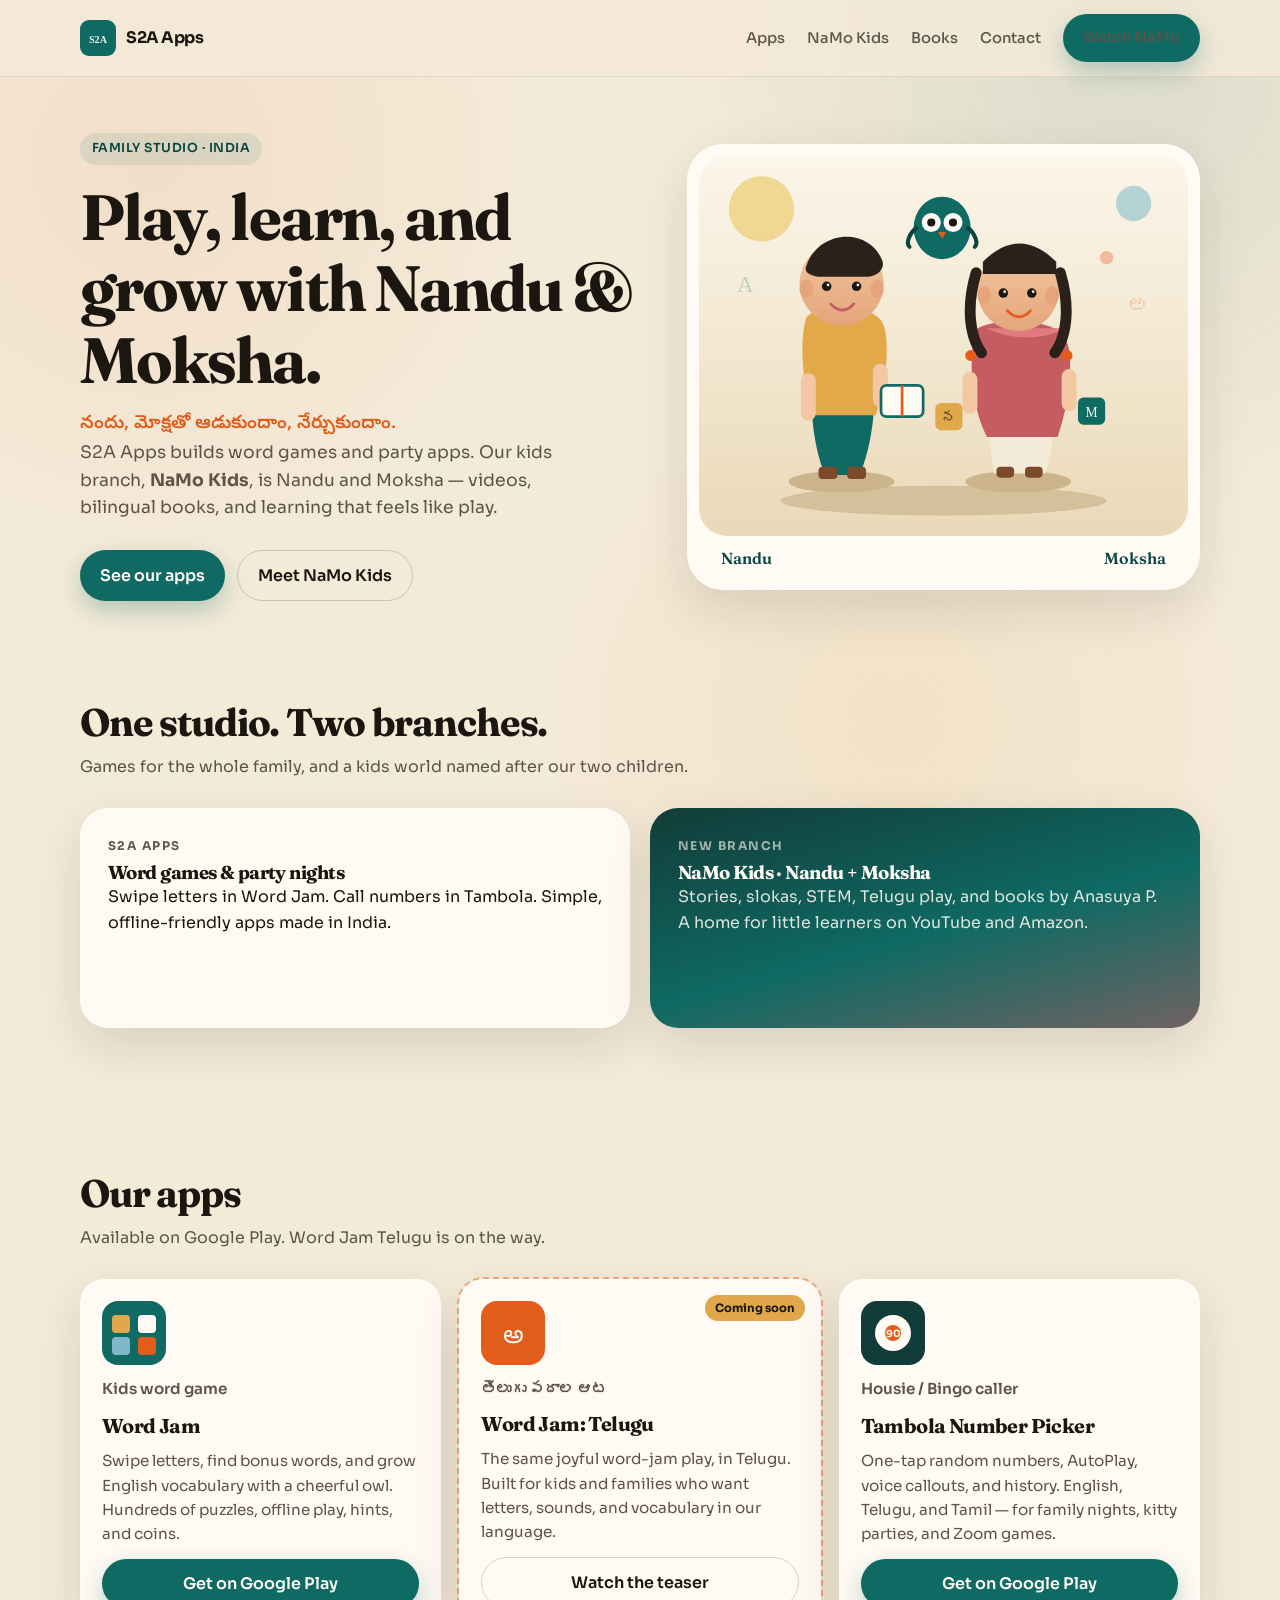
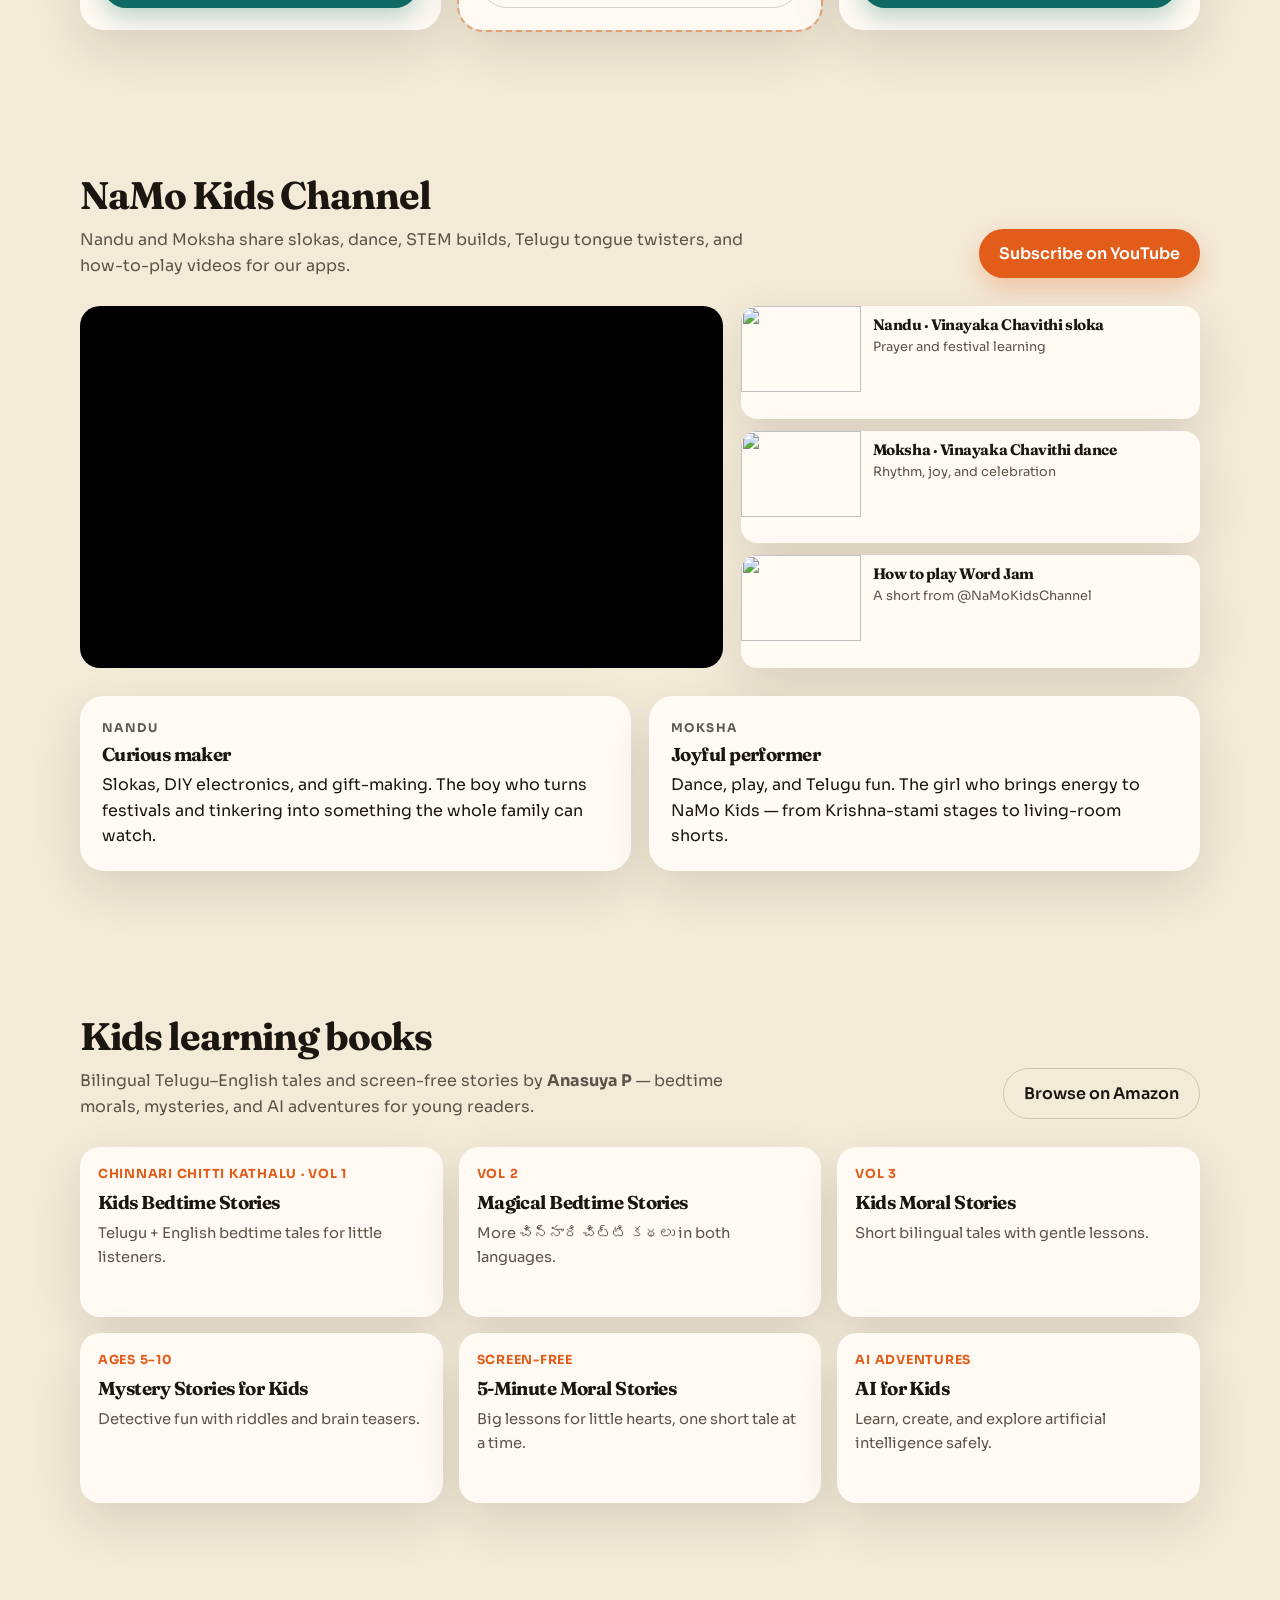
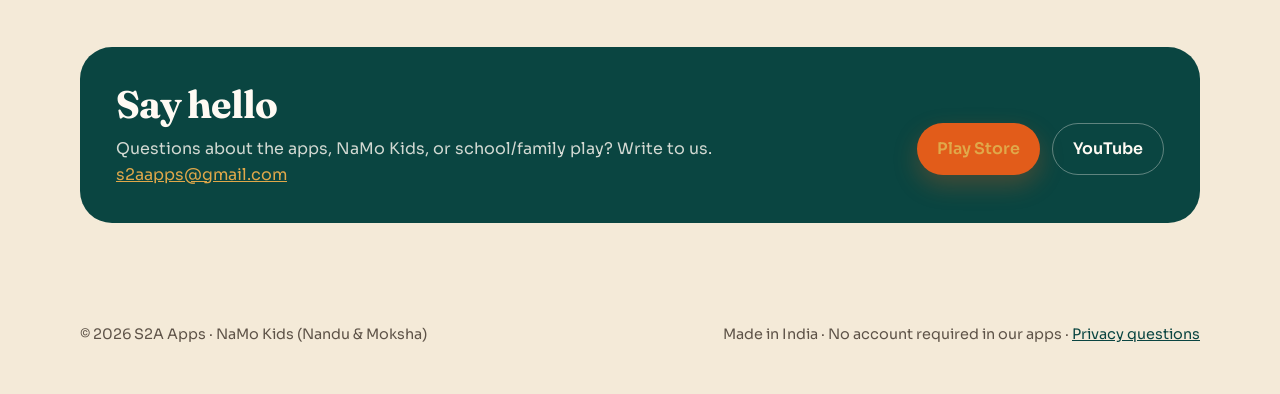
==== index.html @ ed08b388 "Add files via upload" ====
<!DOCTYPE html>
<html lang="en">
<head>
  <meta charset="utf-8">
  <meta name="viewport" content="width=device-width, initial-scale=1">
  <title>S2A Apps · Word games, NaMo Kids &amp; learning books</title>
  <meta name="description" content="S2A Apps makes Word Jam and Tambola, and is building NaMo Kids with Nandu and Moksha — YouTube, Telugu-English stories, and playful learning.">
  <link rel="canonical" href="https://s2aapps.github.io/">
  <link rel="icon" href="favicon.svg" type="image/svg+xml">
  <meta name="theme-color" content="#0F6A63">
  <link rel="preconnect" href="https://fonts.googleapis.com">
  <link rel="preconnect" href="https://fonts.gstatic.com" crossorigin>
  <link href="https://fonts.googleapis.com/css2?family=Fraunces:opsz,wght@9..144,500;9..144,700&family=Noto+Sans+Telugu:wght@600;700&family=Sora:wght@400;500;600;700&display=swap" rel="stylesheet">
  <link rel="stylesheet" href="styles.css">
</head>
<body>
  <a class="skip" href="#main">Skip to content</a>

  <header class="nav">
    <div class="wrap nav-inner">
      <a class="brand" href="#top">
        <img src="favicon.svg" alt="">
        S2A Apps
      </a>
      <button class="menu-toggle" type="button" aria-expanded="false" aria-controls="menu">Menu</button>
      <ul class="nav-links" id="menu">
        <li><a href="#apps">Apps</a></li>
        <li><a href="#namo">NaMo Kids</a></li>
        <li><a href="#books">Books</a></li>
        <li><a href="#contact">Contact</a></li>
        <li><a class="btn btn-primary" href="https://www.youtube.com/@NaMoKidsChannel" target="_blank" rel="noopener">Watch NaMo</a></li>
      </ul>
    </div>
  </header>

  <main id="main">
    <section class="wrap hero" id="top">
      <div>
        <span class="kicker">Family studio · India</span>
        <h1>Play, learn, and grow with Nandu &amp; Moksha.</h1>
        <p class="telugu">నందు, మోక్షతో ఆడుకుందాం, నేర్చుకుందాం.</p>
        <p class="lede">S2A Apps builds word games and party apps. Our kids branch, <strong>NaMo Kids</strong>, is Nandu and Moksha — videos, bilingual books, and learning that feels like play.</p>
        <div class="hero-actions">
          <a class="btn btn-primary" href="#apps">See our apps</a>
          <a class="btn btn-ghost" href="#namo">Meet NaMo Kids</a>
        </div>
      </div>

      <div class="kids-art">
        <img src="kids.svg" width="720" height="560" alt="Illustrated portraits of Nandu, a boy with a book, and Moksha, a girl with letter blocks.">
        <div class="names"><span>Nandu</span><span>Moksha</span></div>
      </div>
    </section>

    <section class="wrap section" id="branches">
      <div class="section-head">
        <div>
          <h2>One studio. Two branches.</h2>
          <p class="intro">Games for the whole family, and a kids world named after our two children.</p>
        </div>
      </div>
      <div class="branches">
        <article class="branch">
          <p class="eyebrow">S2A Apps</p>
          <h3>Word games &amp; party nights</h3>
          <p>Swipe letters in Word Jam. Call numbers in Tambola. Simple, offline-friendly apps made in India.</p>
        </article>
        <article class="branch namo">
          <p class="eyebrow">New branch</p>
          <h3>NaMo Kids · Nandu + Moksha</h3>
          <p>Stories, slokas, STEM, Telugu play, and books by Anasuya P. A home for little learners on YouTube and Amazon.</p>
        </article>
      </div>
    </section>

    <section class="wrap section" id="apps">
      <div class="section-head">
        <div>
          <h2>Our apps</h2>
          <p class="intro">Available on Google Play. Word Jam Telugu is on the way.</p>
        </div>
      </div>
      <div class="apps">
        <article class="card">
          <svg class="app-icon" viewBox="0 0 64 64" aria-hidden="true">
            <rect width="64" height="64" rx="16" fill="#0f6a63"/>
            <rect x="10" y="14" width="18" height="18" rx="4" fill="#e0a84a"/>
            <rect x="36" y="14" width="18" height="18" rx="4" fill="#fffaf3"/>
            <rect x="10" y="36" width="18" height="18" rx="4" fill="#7eb8c9"/>
            <rect x="36" y="36" width="18" height="18" rx="4" fill="#e25c1a"/>
          </svg>
          <p class="meta">Kids word game</p>
          <h3>Word Jam</h3>
          <p>Swipe letters, find bonus words, and grow English vocabulary with a cheerful owl. Hundreds of puzzles, offline play, hints, and coins.</p>
          <a class="btn btn-primary" href="https://play.google.com/store/apps/details?id=com.s2aapps.wordjourney&amp;hl=en_IN" target="_blank" rel="noopener">Get on Google Play</a>
        </article>

        <article class="card soon">
          <span class="badge">Coming soon</span>
          <svg class="app-icon" viewBox="0 0 64 64" aria-hidden="true">
            <rect width="64" height="64" rx="16" fill="#e25c1a"/>
            <text x="32" y="42" text-anchor="middle" fill="#fffaf3" font-size="26" font-family="Noto Sans Telugu, Georgia">అ</text>
          </svg>
          <p class="meta">తెలుగు పదాల ఆట</p>
          <h3>Word Jam: Telugu</h3>
          <p>The same joyful word-jam play, in Telugu. Built for kids and families who want letters, sounds, and vocabulary in our language.</p>
          <a class="btn btn-ghost" href="https://www.youtube.com/shorts/_Wqj9kNjC00" target="_blank" rel="noopener">Watch the teaser</a>
        </article>

        <article class="card">
          <svg class="app-icon" viewBox="0 0 64 64" aria-hidden="true">
            <rect width="64" height="64" rx="16" fill="#123c39"/>
            <circle cx="32" cy="32" r="18" fill="#fffaf3"/>
            <circle cx="32" cy="32" r="8" fill="#e25c1a"/>
            <text x="32" y="36" text-anchor="middle" fill="#fffaf3" font-size="10" font-weight="700" font-family="Sora, sans-serif">90</text>
          </svg>
          <p class="meta">Housie / Bingo caller</p>
          <h3>Tambola Number Picker</h3>
          <p>One-tap random numbers, AutoPlay, voice callouts, and history. English, Telugu, and Tamil — for family nights, kitty parties, and Zoom games.</p>
          <a class="btn btn-primary" href="https://play.google.com/store/apps/details?id=com.s2aapps.tambola&amp;hl=en_IN" target="_blank" rel="noopener">Get on Google Play</a>
        </article>
      </div>
    </section>

    <section class="wrap section" id="namo">
      <div class="section-head">
        <div>
          <h2>NaMo Kids Channel</h2>
          <p class="intro">Nandu and Moksha share slokas, dance, STEM builds, Telugu tongue twisters, and how-to-play videos for our apps.</p>
        </div>
        <a class="btn btn-saffron" href="https://www.youtube.com/@NaMoKidsChannel" target="_blank" rel="noopener">Subscribe on YouTube</a>
      </div>

      <div class="video-grid">
        <iframe class="embed" title="STEM project for kids on NaMo Kids Channel" src="https://www.youtube-nocookie.com/embed/tahxu2moloY" allow="accelerometer; autoplay; clipboard-write; encrypted-media; gyroscope; picture-in-picture" allowfullscreen loading="lazy"></iframe>
        <div class="video-side">
          <a class="thumb" href="https://www.youtube.com/watch?v=kUGDdwtbvbg" target="_blank" rel="noopener">
            <img src="https://i.ytimg.com/vi/kUGDdwtbvbg/mqdefault.jpg" alt="">
            <div>
              <h3>Nandu · Vinayaka Chavithi sloka</h3>
              <span>Prayer and festival learning</span>
            </div>
          </a>
          <a class="thumb" href="https://www.youtube.com/watch?v=Mh_2qyAMqZ0" target="_blank" rel="noopener">
            <img src="https://i.ytimg.com/vi/Mh_2qyAMqZ0/mqdefault.jpg" alt="">
            <div>
              <h3>Moksha · Vinayaka Chavithi dance</h3>
              <span>Rhythm, joy, and celebration</span>
            </div>
          </a>
          <a class="thumb" href="https://www.youtube.com/shorts/no6nU078kIk" target="_blank" rel="noopener">
            <img src="https://i.ytimg.com/vi/no6nU078kIk/mqdefault.jpg" alt="">
            <div>
              <h3>How to play Word Jam</h3>
              <span>A short from @NaMoKidsChannel</span>
            </div>
          </a>
        </div>
      </div>

      <div class="kids-duo">
        <article class="kid">
          <p class="eyebrow">Nandu</p>
          <h3>Curious maker</h3>
          <p>Slokas, DIY electronics, and gift-making. The boy who turns festivals and tinkering into something the whole family can watch.</p>
        </article>
        <article class="kid">
          <p class="eyebrow">Moksha</p>
          <h3>Joyful performer</h3>
          <p>Dance, play, and Telugu fun. The girl who brings energy to NaMo Kids — from Krishna-stami stages to living-room shorts.</p>
        </article>
      </div>
    </section>

    <section class="wrap section" id="books">
      <div class="section-head">
        <div>
          <h2>Kids learning books</h2>
          <p class="intro">Bilingual Telugu–English tales and screen-free stories by <strong>Anasuya P</strong> — bedtime morals, mysteries, and AI adventures for young readers.</p>
        </div>
        <a class="btn btn-ghost" href="https://www.amazon.com/s?k=anasuya+p&amp;crid=13HVP8WTQOIUD&amp;sprefix=anasuya+p%2Caps%2C284&amp;ref=nb_sb_noss_1" target="_blank" rel="noopener">Browse on Amazon</a>
      </div>
      <div class="books">
        <a class="book" href="https://www.amazon.com/Kids-Bedtime-Stories-Bilingual-Telugu-English/dp/B0HCVP2TV7" target="_blank" rel="noopener">
          <span class="vol">Chinnari Chitti Kathalu · Vol 1</span>
          <h3>Kids Bedtime Stories</h3>
          <p>Telugu + English bedtime tales for little listeners.</p>
        </a>
        <a class="book" href="https://www.amazon.com/s?k=anasuya+p+chinnari+chitti+kathalu+volume+2" target="_blank" rel="noopener">
          <span class="vol">Vol 2</span>
          <h3>Magical Bedtime Stories</h3>
          <p>More చిన్నారి చిట్టి కథలు in both languages.</p>
        </a>
        <a class="book" href="https://www.amazon.com/Kids-Moral-Stories-Bilingual-Telugu-English-ebook/dp/B0HCRKTPMB" target="_blank" rel="noopener">
          <span class="vol">Vol 3</span>
          <h3>Kids Moral Stories</h3>
          <p>Short bilingual tales with gentle lessons.</p>
        </a>
        <a class="book" href="https://www.amazon.com/Mystery-Stories-Kids-Ages-5-10/dp/B0H1HMLKRX" target="_blank" rel="noopener">
          <span class="vol">Ages 5–10</span>
          <h3>Mystery Stories for Kids</h3>
          <p>Detective fun with riddles and brain teasers.</p>
        </a>
        <a class="book" href="https://www.amazon.com/5-Minute-Moral-Stories-Kids-Screen-Free-ebook/dp/B0GZNYYWV5" target="_blank" rel="noopener">
          <span class="vol">Screen-free</span>
          <h3>5-Minute Moral Stories</h3>
          <p>Big lessons for little hearts, one short tale at a time.</p>
        </a>
        <a class="book" href="https://www.amazon.com/AI-Kids-Artificial-Intelligence-Adventures-ebook/dp/B0H7WR5FL1" target="_blank" rel="noopener">
          <span class="vol">AI Adventures</span>
          <h3>AI for Kids</h3>
          <p>Learn, create, and explore artificial intelligence safely.</p>
        </a>
      </div>
    </section>

    <section class="wrap section" id="contact">
      <div class="contact">
        <div>
          <h2>Say hello</h2>
          <p>Questions about the apps, NaMo Kids, or school/family play? Write to us.</p>
          <p><a href="mailto:s2aapps@gmail.com">s2aapps@gmail.com</a></p>
        </div>
        <div class="hero-actions">
          <a class="btn btn-saffron" href="https://play.google.com/store/apps/details?id=com.s2aapps.wordjourney&amp;hl=en_IN" target="_blank" rel="noopener">Play Store</a>
          <a class="btn btn-ghost" style="color:#fffaf3;border-color:rgba(255,250,243,0.35)" href="https://www.youtube.com/@NaMoKidsChannel" target="_blank" rel="noopener">YouTube</a>
        </div>
      </div>
    </section>
  </main>

  <footer class="wrap">
    <p>© 2026 S2A Apps · NaMo Kids (Nandu &amp; Moksha)</p>
    <p>Made in India · No account required in our apps · <a href="mailto:s2aapps@gmail.com">Privacy questions</a></p>
  </footer>

  <script>
    const toggle = document.querySelector(".menu-toggle");
    const menu = document.querySelector("#menu");
    toggle.addEventListener("click", () => {
      const open = menu.classList.toggle("open");
      toggle.setAttribute("aria-expanded", open);
    });
    menu.querySelectorAll("a").forEach((link) => {
      link.addEventListener("click", () => {
        menu.classList.remove("open");
        toggle.setAttribute("aria-expanded", "false");
      });
    });
  </script>
</body>
</html>
---- styles.css ----
:root {
  --paper: #f4ead8;
  --paper-2: #efe3cd;
  --ink: #1c1610;
  --muted: #5e5348;
  --teal: #0f6a63;
  --teal-deep: #0a4541;
  --saffron: #e25c1a;
  --gold: #e0a84a;
  --rose: #c45c62;
  --sky: #7eb8c9;
  --white: #fffaf3;
  --shadow: 0 18px 50px rgba(28, 22, 16, 0.12);
  --radius: 28px;
}

* { box-sizing: border-box; margin: 0; padding: 0; }

html { scroll-behavior: smooth; }

body {
  font-family: "Sora", system-ui, sans-serif;
  color: var(--ink);
  background: var(--paper);
  line-height: 1.6;
  overflow-x: hidden;
}

body::before {
  content: "";
  position: fixed;
  inset: 0;
  pointer-events: none;
  z-index: 0;
  background-image:
    radial-gradient(circle at 12% 18%, rgba(226, 92, 26, 0.08), transparent 28%),
    radial-gradient(circle at 88% 8%, rgba(15, 106, 99, 0.1), transparent 32%),
    radial-gradient(circle at 70% 80%, rgba(224, 168, 74, 0.12), transparent 30%);
}

.skip {
  position: absolute;
  left: -999px;
  top: 8px;
  background: var(--ink);
  color: var(--white);
  padding: 8px 12px;
  z-index: 20;
}
.skip:focus { left: 8px; }

.wrap {
  width: min(1120px, calc(100% - 32px));
  margin: 0 auto;
  position: relative;
  z-index: 1;
}

.nav {
  position: sticky;
  top: 0;
  z-index: 10;
  backdrop-filter: blur(16px);
  background: color-mix(in srgb, var(--paper) 82%, transparent);
  border-bottom: 1px solid rgba(28, 22, 16, 0.08);
}

.nav-inner {
  display: flex;
  align-items: center;
  justify-content: space-between;
  padding: 14px 0;
  gap: 16px;
  position: relative;
}

.brand {
  display: flex;
  align-items: center;
  gap: 10px;
  text-decoration: none;
  color: var(--ink);
  font-weight: 700;
  letter-spacing: -0.03em;
}

.brand img { width: 36px; height: 36px; }

.nav-links {
  display: flex;
  gap: 22px;
  list-style: none;
  align-items: center;
}

.nav-links a {
  color: var(--muted);
  text-decoration: none;
  font-size: 0.92rem;
  font-weight: 500;
}

.nav-links a:hover { color: var(--teal-deep); }

.btn {
  display: inline-flex;
  align-items: center;
  justify-content: center;
  gap: 8px;
  border: 0;
  border-radius: 999px;
  padding: 12px 20px;
  font: inherit;
  font-weight: 600;
  text-decoration: none;
  cursor: pointer;
  transition: transform 0.15s ease, box-shadow 0.15s ease;
}

.btn:hover { transform: translateY(-1px); }

.btn-primary {
  background: var(--teal);
  color: var(--white);
  box-shadow: 0 10px 24px rgba(15, 106, 99, 0.28);
}

.btn-ghost {
  background: transparent;
  color: var(--ink);
  border: 1.5px solid rgba(28, 22, 16, 0.18);
}

.btn-saffron {
  background: var(--saffron);
  color: white;
  box-shadow: 0 10px 24px rgba(226, 92, 26, 0.28);
}

.menu-toggle {
  display: none;
  background: none;
  border: 0;
  font: inherit;
  color: var(--ink);
}

.hero {
  display: grid;
  grid-template-columns: 1.05fr 0.95fr;
  gap: 40px;
  align-items: center;
  padding: 56px 0 28px;
}

.kicker {
  display: inline-flex;
  align-items: center;
  gap: 8px;
  background: rgba(15, 106, 99, 0.1);
  color: var(--teal-deep);
  border-radius: 999px;
  padding: 6px 12px;
  font-size: 0.78rem;
  font-weight: 600;
  letter-spacing: 0.04em;
  text-transform: uppercase;
}

h1, h2, h3, .display {
  font-family: "Fraunces", Georgia, serif;
  letter-spacing: -0.03em;
  line-height: 1.12;
}

h1 {
  font-size: clamp(2.4rem, 5vw, 4.4rem);
  margin: 16px 0 14px;
}

.telugu {
  font-family: "Noto Sans Telugu", sans-serif;
  color: var(--saffron);
  font-size: 1.15rem;
  font-weight: 600;
}

.lede {
  color: var(--muted);
  font-size: 1.08rem;
  max-width: 38ch;
}

.hero-actions {
  display: flex;
  flex-wrap: wrap;
  gap: 12px;
  margin-top: 28px;
}

.kids-art {
  position: relative;
  background: var(--white);
  border-radius: 36px;
  padding: 12px 12px 18px;
  box-shadow: var(--shadow);
}

.kids-art img,
.kids-art svg {
  width: 100%;
  height: auto;
  display: block;
  border-radius: 28px;
}

.names {
  display: flex;
  justify-content: space-between;
  margin-top: 10px;
  padding: 0 22px;
  font-family: "Fraunces", serif;
  font-weight: 600;
  color: var(--teal-deep);
}

.section { padding: 72px 0; scroll-margin-top: 84px; }

#top, #apps, #namo, #books, #contact, #branches { scroll-margin-top: 84px; }

.section h2 { font-size: clamp(1.8rem, 3vw, 2.6rem); margin-bottom: 10px; }

.section-head {
  display: flex;
  justify-content: space-between;
  gap: 20px;
  align-items: end;
  margin-bottom: 28px;
}

.section p.intro { color: var(--muted); max-width: 58ch; }

.branches {
  display: grid;
  grid-template-columns: 1fr 1fr;
  gap: 20px;
}

.branch {
  background: var(--white);
  border-radius: var(--radius);
  padding: 28px;
  box-shadow: var(--shadow);
  min-height: 220px;
}

.branch.namo {
  background: linear-gradient(165deg, #123c39 0%, #0f6a63 55%, #c45c62 140%);
  color: var(--white);
}

.branch.namo p { color: rgba(255, 250, 243, 0.86); }

.eyebrow {
  font-size: 0.75rem;
  letter-spacing: 0.12em;
  text-transform: uppercase;
  font-weight: 700;
  margin-bottom: 8px;
  opacity: 0.7;
}

.apps {
  display: grid;
  grid-template-columns: repeat(3, 1fr);
  gap: 18px;
}

.card {
  background: var(--white);
  border-radius: 24px;
  padding: 22px;
  box-shadow: var(--shadow);
  display: flex;
  flex-direction: column;
  gap: 12px;
  position: relative;
  overflow: hidden;
}

.card.soon { outline: 2px dashed rgba(226, 92, 26, 0.45); }

.badge {
  position: absolute;
  top: 16px;
  right: 16px;
  background: var(--gold);
  color: var(--ink);
  font-size: 0.72rem;
  font-weight: 700;
  padding: 4px 10px;
  border-radius: 999px;
}

.app-icon { width: 64px; height: 64px; }

.card h3 { font-size: 1.25rem; }

.card p { color: var(--muted); font-size: 0.95rem; flex: 1; }

.meta { font-size: 0.8rem; color: var(--teal-deep); font-weight: 600; }

.video-grid {
  display: grid;
  grid-template-columns: 1.4fr 1fr;
  gap: 18px;
}

.embed {
  border: 0;
  width: 100%;
  aspect-ratio: 16 / 9;
  border-radius: 20px;
  background: #000;
}

.video-side {
  display: grid;
  gap: 12px;
}

.thumb {
  display: grid;
  grid-template-columns: 120px 1fr;
  gap: 12px;
  background: var(--white);
  border-radius: 16px;
  overflow: hidden;
  text-decoration: none;
  color: inherit;
  box-shadow: var(--shadow);
}

.thumb img { width: 120px; height: 86px; object-fit: cover; }

.thumb div { padding: 10px 10px 10px 0; }

.thumb h3 { font-size: 0.95rem; }

.thumb span { color: var(--muted); font-size: 0.8rem; }

.kids-duo {
  display: grid;
  grid-template-columns: 1fr 1fr;
  gap: 18px;
  margin-top: 28px;
}

.kid {
  background: var(--white);
  border-radius: 24px;
  padding: 22px;
  box-shadow: var(--shadow);
}

.kid h3 { margin-bottom: 6px; }

.books {
  display: grid;
  grid-template-columns: repeat(3, 1fr);
  gap: 16px;
}

.book {
  background: var(--white);
  border-radius: 20px;
  padding: 18px;
  text-decoration: none;
  color: inherit;
  box-shadow: var(--shadow);
  min-height: 170px;
  display: flex;
  flex-direction: column;
  gap: 8px;
}

.book p { color: var(--muted); font-size: 0.92rem; }

.book .vol {
  color: var(--saffron);
  font-size: 0.78rem;
  font-weight: 700;
  letter-spacing: 0.06em;
  text-transform: uppercase;
}

.contact {
  background: var(--teal-deep);
  color: var(--white);
  border-radius: 32px;
  padding: 36px;
  display: flex;
  justify-content: space-between;
  gap: 20px;
  align-items: center;
}

.contact p { color: rgba(255,250,243,0.82); }

.contact a { color: var(--gold); }

footer {
  padding: 28px 0 48px;
  color: var(--muted);
  font-size: 0.9rem;
  display: flex;
  justify-content: space-between;
  gap: 12px;
  flex-wrap: wrap;
}

footer a { color: var(--teal-deep); }

@media (max-width: 880px) {
  .hero, .branches, .apps, .video-grid, .kids-duo, .books, .contact {
    grid-template-columns: 1fr;
  }
  .nav-links { display: none; }
  .nav-links.open {
    display: flex;
    flex-direction: column;
    position: absolute;
    right: 0;
    top: 54px;
    z-index: 20;
    background: var(--white);
    padding: 16px 20px;
    border-radius: 16px;
    box-shadow: var(--shadow);
  }
  .menu-toggle { display: block; }
  .section-head, .contact { flex-direction: column; align-items: start; }
}
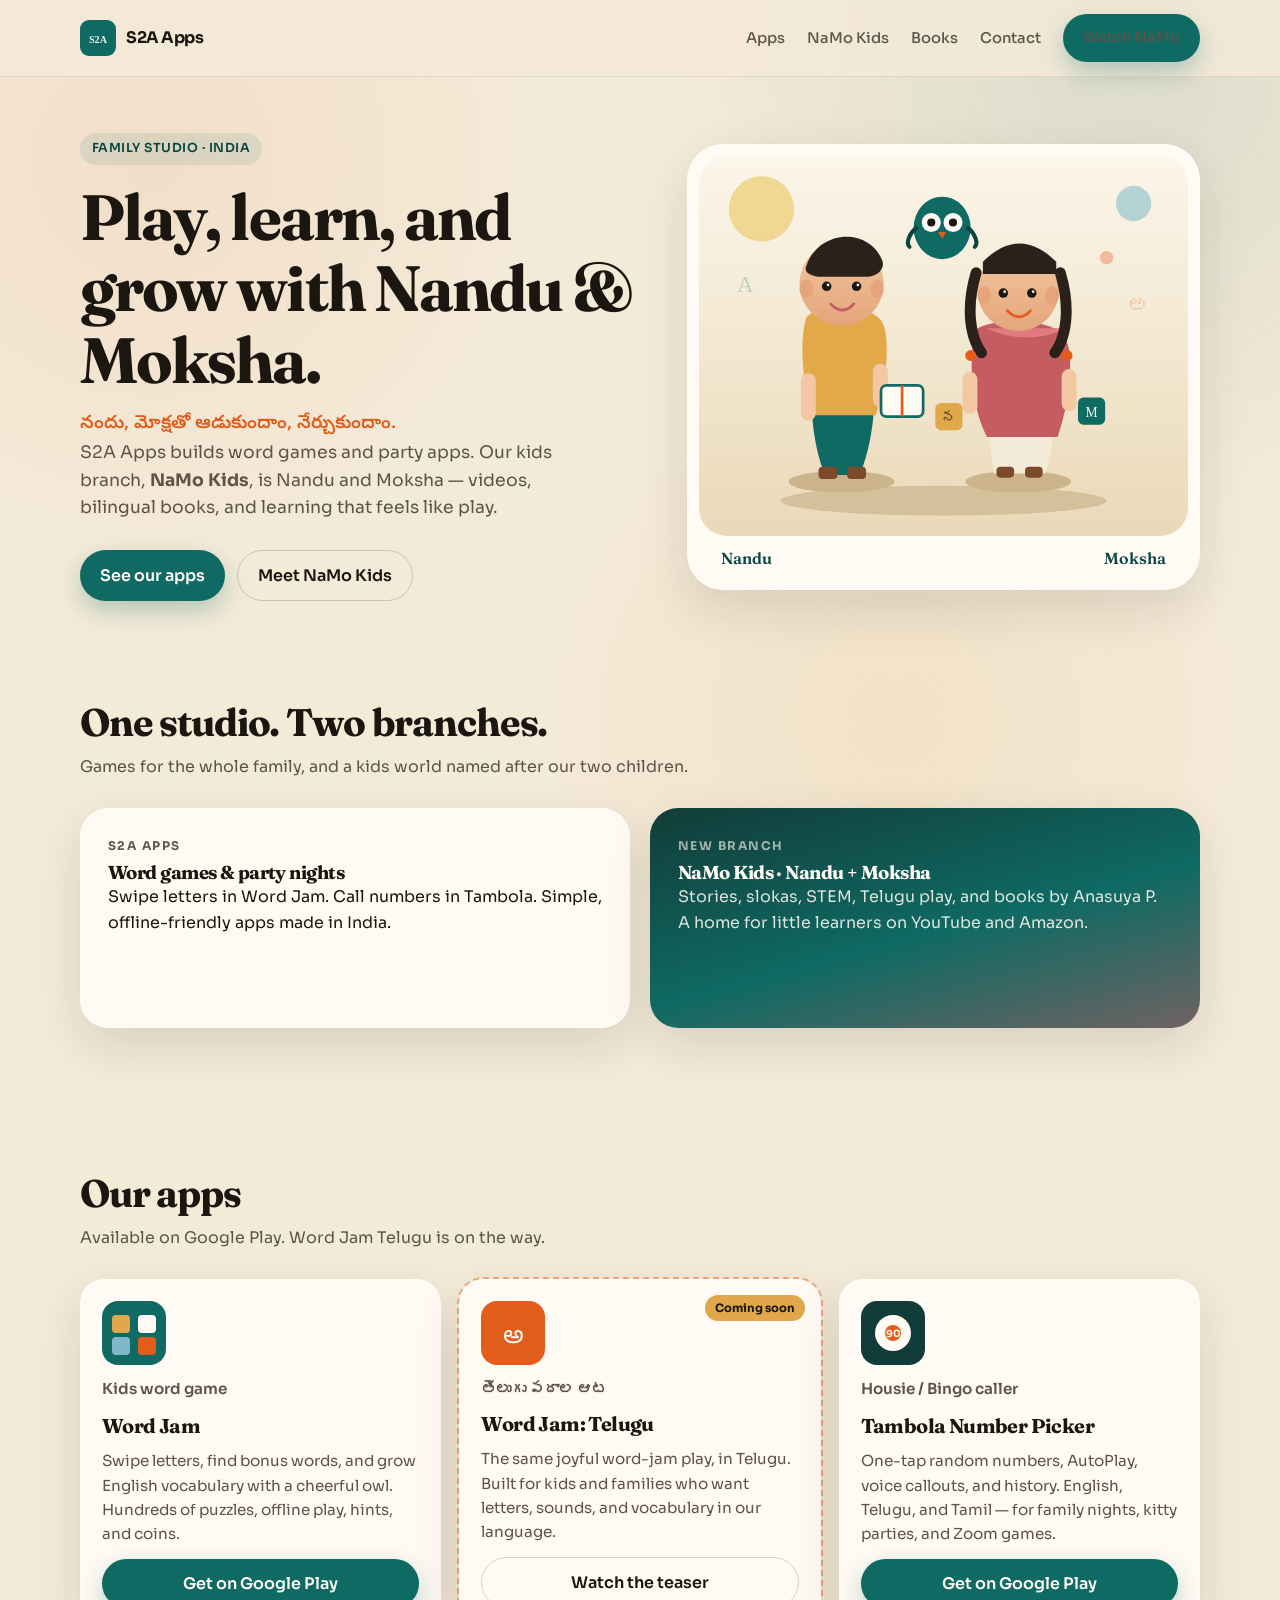
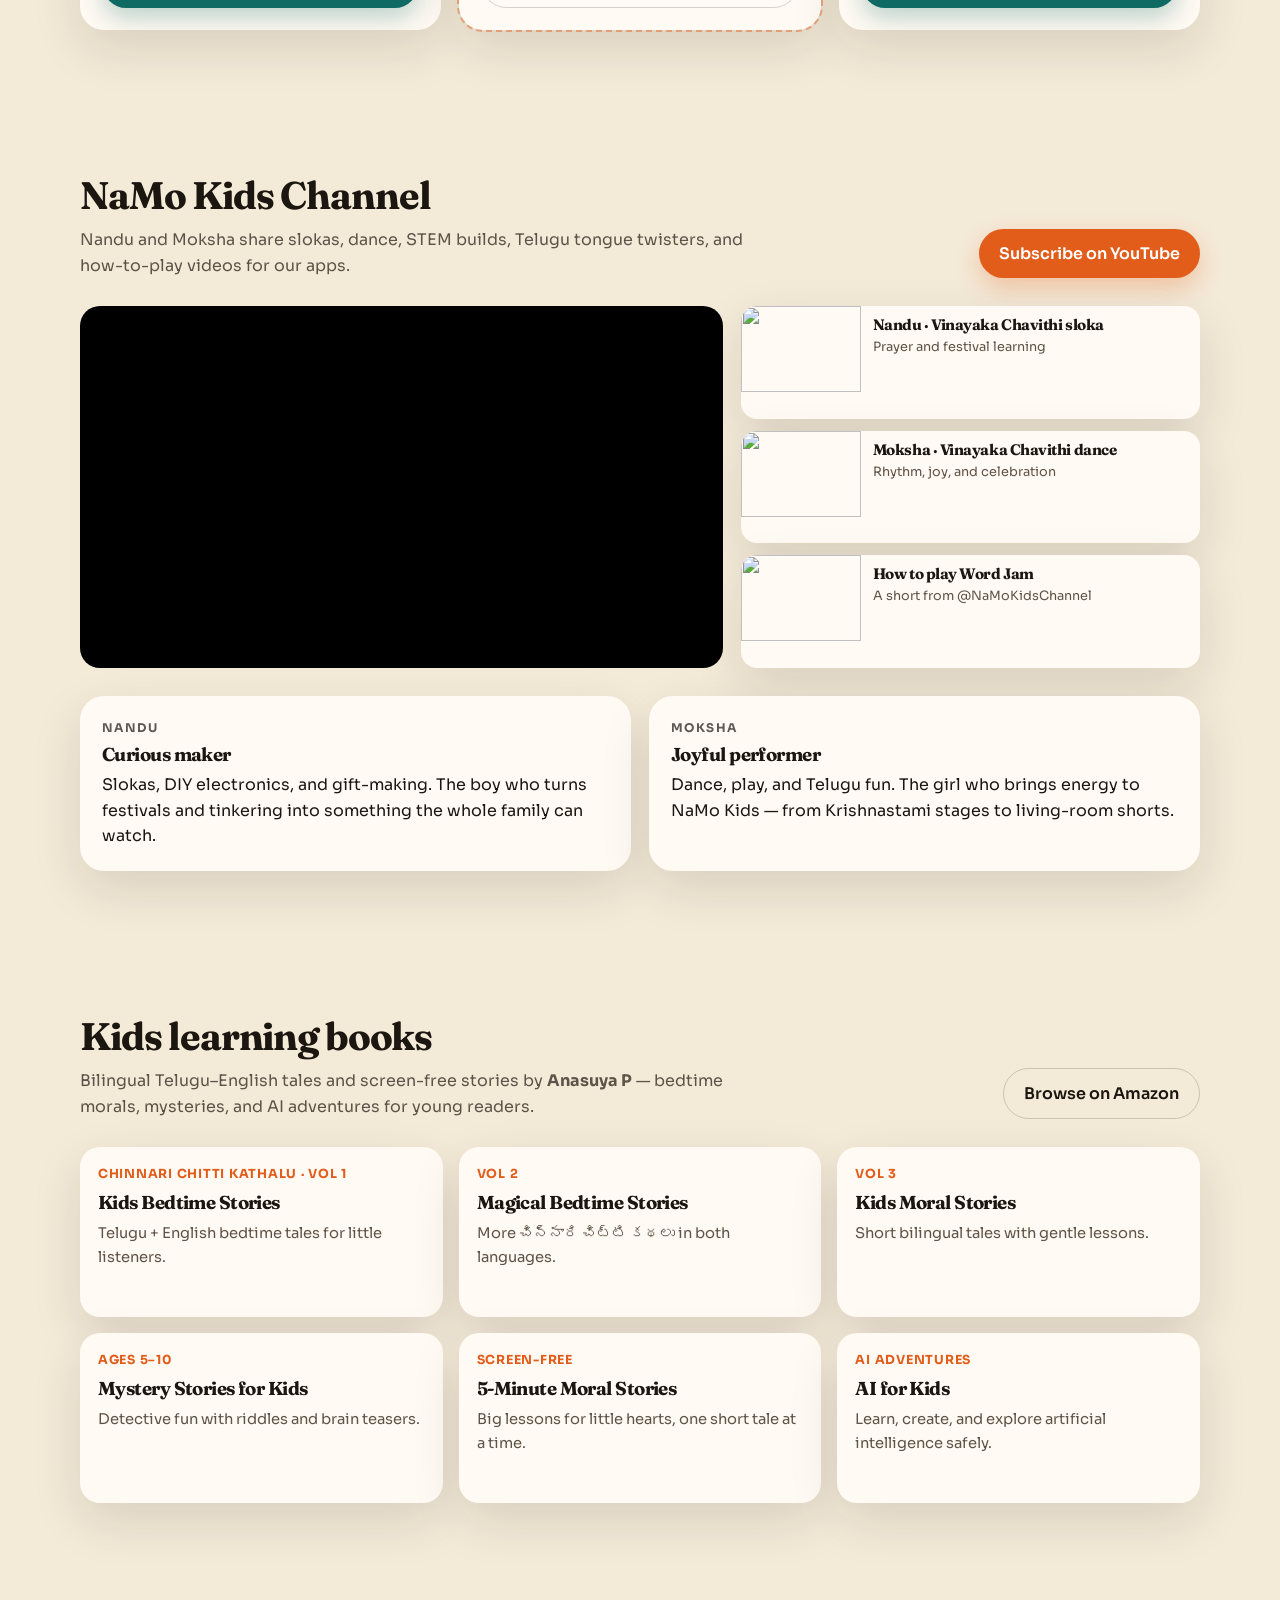
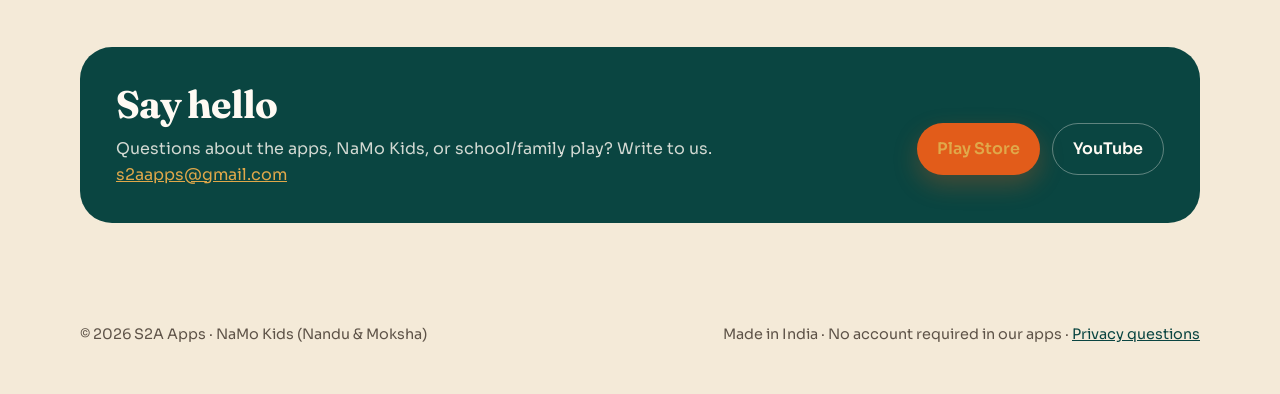
==== commit a3110cb2: "Fix typo in Moksha's description" ====
--- a/index.html
+++ b/index.html
@@ -167,7 +167,7 @@
         <article class="kid">
           <p class="eyebrow">Moksha</p>
           <h3>Joyful performer</h3>
-          <p>Dance, play, and Telugu fun. The girl who brings energy to NaMo Kids — from Krishna-stami stages to living-room shorts.</p>
+          <p>Dance, play, and Telugu fun. The girl who brings energy to NaMo Kids — from Krishnastami stages to living-room shorts.</p>
         </article>
       </div>
     </section>
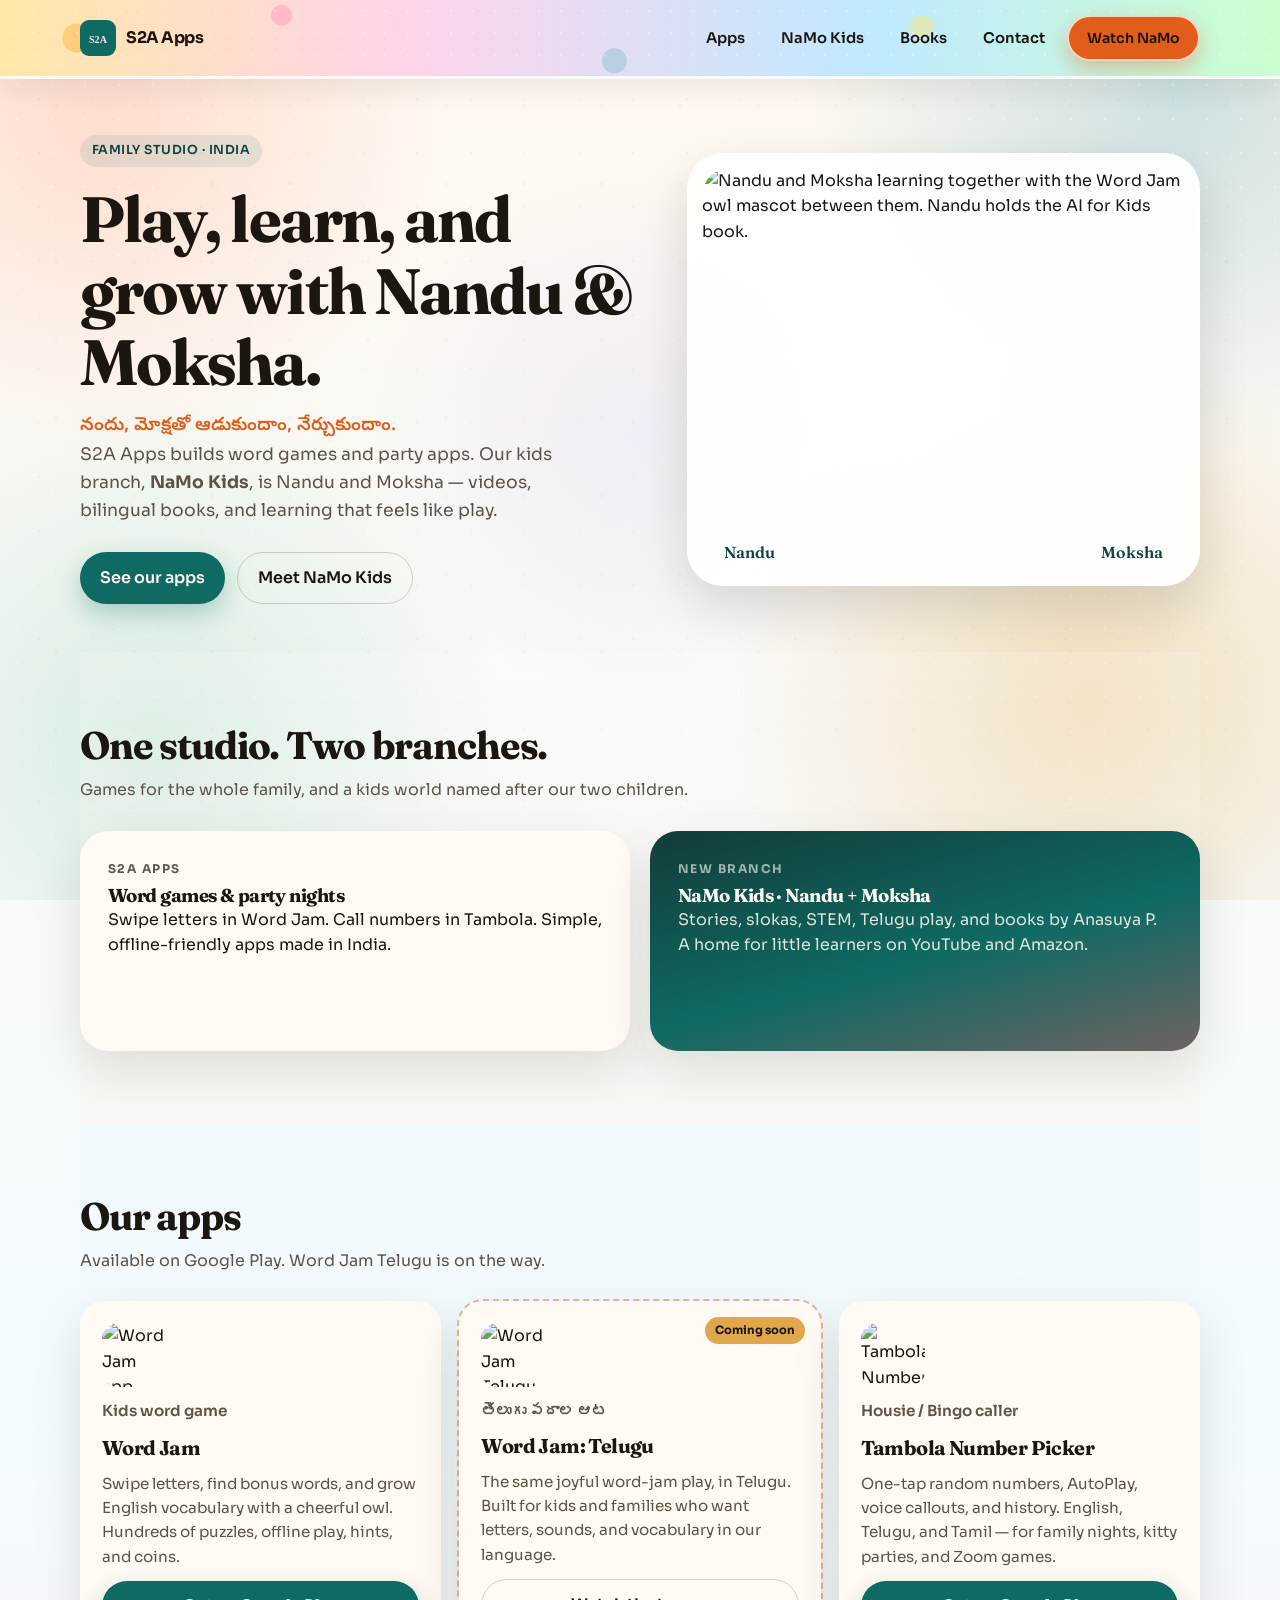
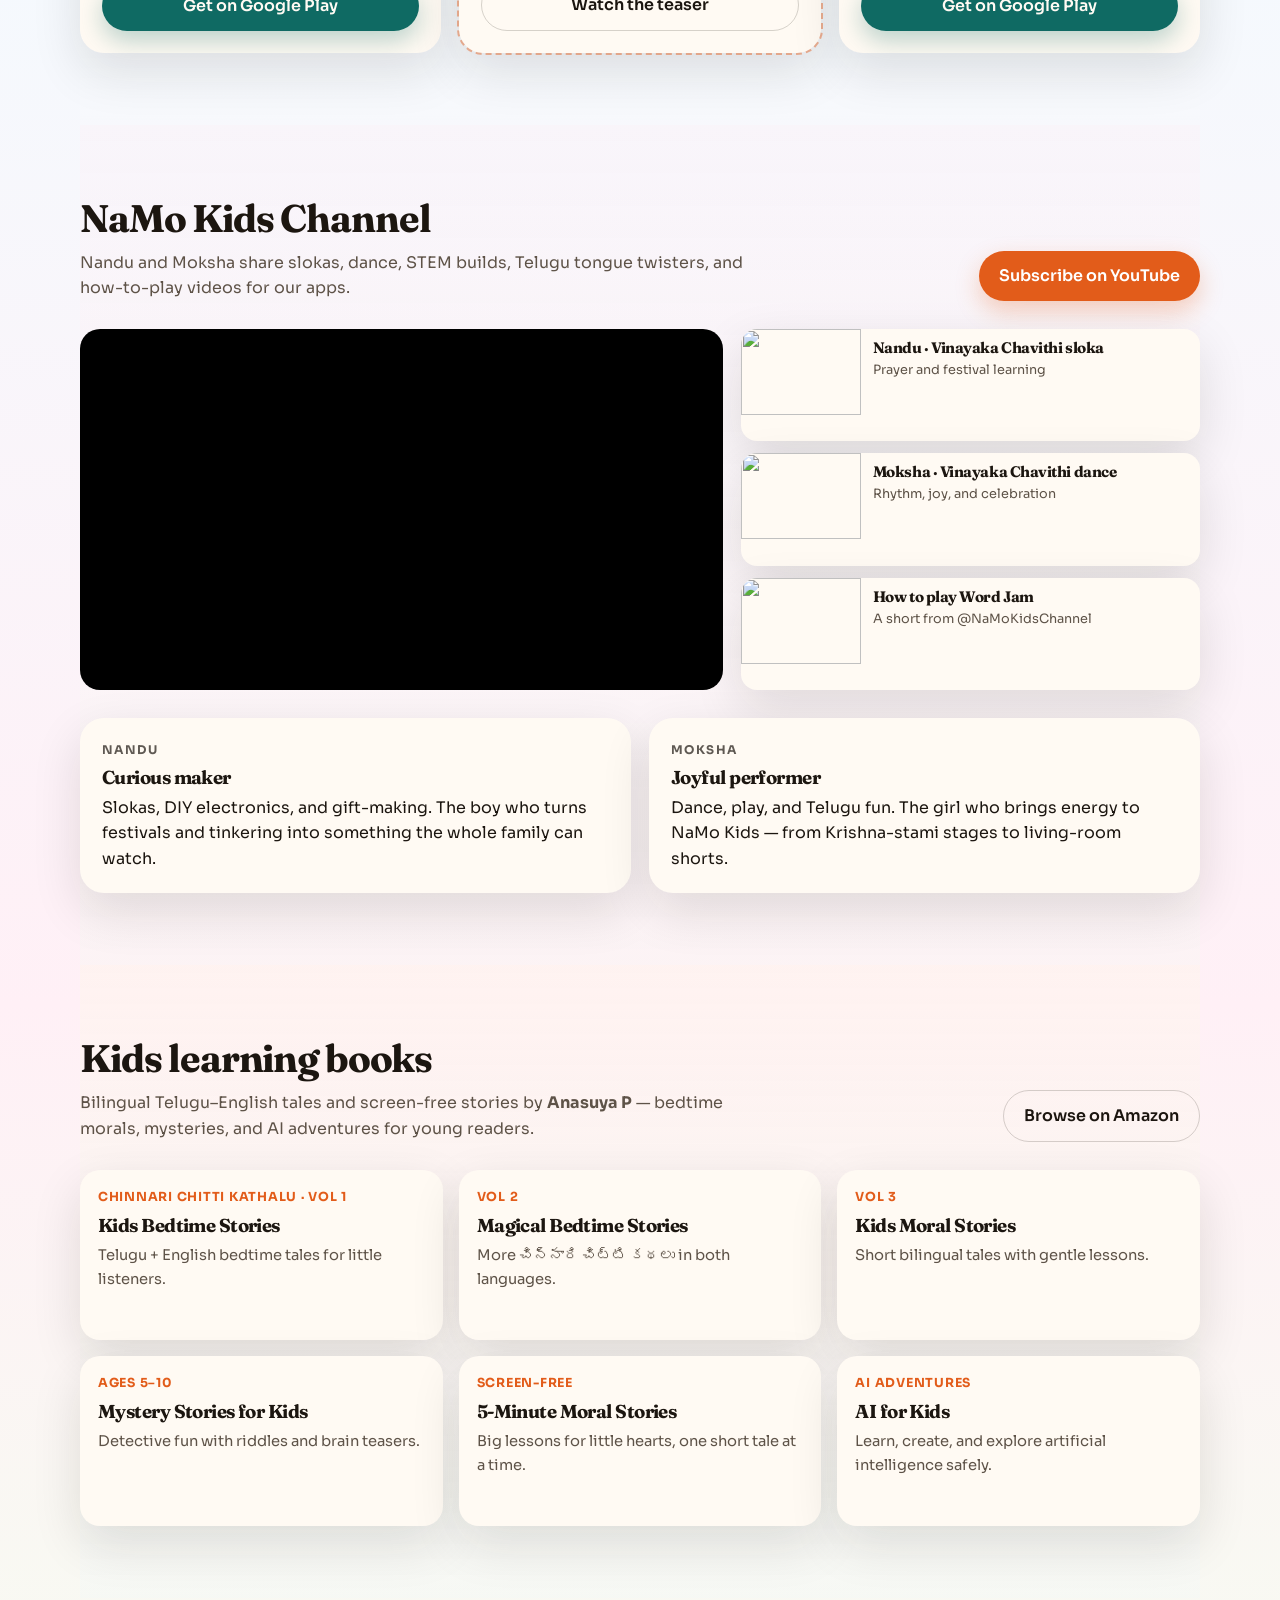
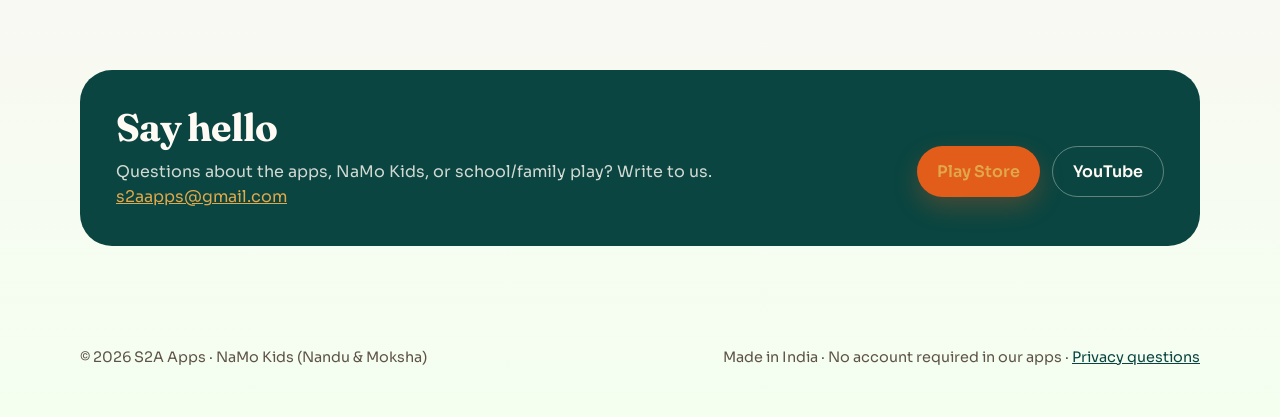
==== commit 496b28e2: "Add files via upload" ====
--- a/index.html
+++ b/index.html
@@ -28,14 +28,15 @@
         <li><a href="#namo">NaMo Kids</a></li>
         <li><a href="#books">Books</a></li>
         <li><a href="#contact">Contact</a></li>
-        <li><a class="btn btn-primary" href="https://www.youtube.com/@NaMoKidsChannel" target="_blank" rel="noopener">Watch NaMo</a></li>
+        <li><a class="btn btn-saffron" href="https://www.youtube.com/@NaMoKidsChannel" target="_blank" rel="noopener">Watch NaMo</a></li>
       </ul>
     </div>
   </header>
 
   <main id="main">
-    <section class="wrap hero" id="top">
-      <div>
+    <section class="hero-band" id="top">
+      <div class="wrap hero">
+      <div class="hero-copy">
         <span class="kicker">Family studio · India</span>
         <h1>Play, learn, and grow with Nandu &amp; Moksha.</h1>
         <p class="telugu">నందు, మోక్షతో ఆడుకుందాం, నేర్చుకుందాం.</p>
@@ -47,8 +48,9 @@
       </div>
 
       <div class="kids-art">
-        <img src="kids.svg" width="720" height="560" alt="Illustrated portraits of Nandu, a boy with a book, and Moksha, a girl with letter blocks.">
+        <img src="assets/namo-kids-hero.png" width="720" height="540" alt="Nandu and Moksha learning together with the Word Jam owl mascot between them. Nandu holds the AI for Kids book.">
         <div class="names"><span>Nandu</span><span>Moksha</span></div>
+      </div>
       </div>
     </section>
 
@@ -82,13 +84,7 @@
       </div>
       <div class="apps">
         <article class="card">
-          <svg class="app-icon" viewBox="0 0 64 64" aria-hidden="true">
-            <rect width="64" height="64" rx="16" fill="#0f6a63"/>
-            <rect x="10" y="14" width="18" height="18" rx="4" fill="#e0a84a"/>
-            <rect x="36" y="14" width="18" height="18" rx="4" fill="#fffaf3"/>
-            <rect x="10" y="36" width="18" height="18" rx="4" fill="#7eb8c9"/>
-            <rect x="36" y="36" width="18" height="18" rx="4" fill="#e25c1a"/>
-          </svg>
+          <img class="app-icon" src="assets/word-jam-icon.png" width="64" height="64" alt="Word Jam app icon">
           <p class="meta">Kids word game</p>
           <h3>Word Jam</h3>
           <p>Swipe letters, find bonus words, and grow English vocabulary with a cheerful owl. Hundreds of puzzles, offline play, hints, and coins.</p>
@@ -97,10 +93,7 @@
 
         <article class="card soon">
           <span class="badge">Coming soon</span>
-          <svg class="app-icon" viewBox="0 0 64 64" aria-hidden="true">
-            <rect width="64" height="64" rx="16" fill="#e25c1a"/>
-            <text x="32" y="42" text-anchor="middle" fill="#fffaf3" font-size="26" font-family="Noto Sans Telugu, Georgia">అ</text>
-          </svg>
+          <img class="app-icon" src="assets/word-jam-telugu-icon.png" width="64" height="64" alt="Word Jam Telugu app icon">
           <p class="meta">తెలుగు పదాల ఆట</p>
           <h3>Word Jam: Telugu</h3>
           <p>The same joyful word-jam play, in Telugu. Built for kids and families who want letters, sounds, and vocabulary in our language.</p>
@@ -108,12 +101,7 @@
         </article>
 
         <article class="card">
-          <svg class="app-icon" viewBox="0 0 64 64" aria-hidden="true">
-            <rect width="64" height="64" rx="16" fill="#123c39"/>
-            <circle cx="32" cy="32" r="18" fill="#fffaf3"/>
-            <circle cx="32" cy="32" r="8" fill="#e25c1a"/>
-            <text x="32" y="36" text-anchor="middle" fill="#fffaf3" font-size="10" font-weight="700" font-family="Sora, sans-serif">90</text>
-          </svg>
+          <img class="app-icon" src="assets/tambola-icon.png" width="64" height="64" alt="Tambola Number Picker app icon">
           <p class="meta">Housie / Bingo caller</p>
           <h3>Tambola Number Picker</h3>
           <p>One-tap random numbers, AutoPlay, voice callouts, and history. English, Telugu, and Tamil — for family nights, kitty parties, and Zoom games.</p>
@@ -167,7 +155,7 @@
         <article class="kid">
           <p class="eyebrow">Moksha</p>
           <h3>Joyful performer</h3>
-          <p>Dance, play, and Telugu fun. The girl who brings energy to NaMo Kids — from Krishnastami stages to living-room shorts.</p>
+          <p>Dance, play, and Telugu fun. The girl who brings energy to NaMo Kids — from Krishna-stami stages to living-room shorts.</p>
         </article>
       </div>
     </section>
--- a/styles.css
+++ b/styles.css
@@ -1,6 +1,6 @@
 :root {
-  --paper: #f4ead8;
-  --paper-2: #efe3cd;
+  --paper: #fff7ec;
+  --paper-2: #eef8ff;
   --ink: #1c1610;
   --muted: #5e5348;
   --teal: #0f6a63;
@@ -9,6 +9,9 @@
   --gold: #e0a84a;
   --rose: #c45c62;
   --sky: #7eb8c9;
+  --mint: #8fd4b4;
+  --lavender: #c9b6ff;
+  --peach: #ffb8a0;
   --white: #fffaf3;
   --shadow: 0 18px 50px rgba(28, 22, 16, 0.12);
   --radius: 28px;
@@ -21,7 +24,8 @@
 body {
   font-family: "Sora", system-ui, sans-serif;
   color: var(--ink);
-  background: var(--paper);
+  background:
+    linear-gradient(180deg, #fff8ef 0%, #f3fbff 38%, #fff0f6 72%, #f4fff0 100%);
   line-height: 1.6;
   overflow-x: hidden;
 }
@@ -33,9 +37,27 @@
   pointer-events: none;
   z-index: 0;
   background-image:
-    radial-gradient(circle at 12% 18%, rgba(226, 92, 26, 0.08), transparent 28%),
-    radial-gradient(circle at 88% 8%, rgba(15, 106, 99, 0.1), transparent 32%),
-    radial-gradient(circle at 70% 80%, rgba(224, 168, 74, 0.12), transparent 30%);
+    radial-gradient(circle at 8% 12%, rgba(255, 184, 160, 0.42), transparent 24%),
+    radial-gradient(circle at 92% 10%, rgba(126, 184, 201, 0.38), transparent 26%),
+    radial-gradient(circle at 85% 78%, rgba(224, 168, 74, 0.34), transparent 28%),
+    radial-gradient(circle at 12% 82%, rgba(143, 212, 180, 0.32), transparent 26%),
+    radial-gradient(circle at 50% 48%, rgba(201, 182, 255, 0.18), transparent 34%);
+}
+
+body::after {
+  content: "";
+  position: fixed;
+  inset: 0;
+  pointer-events: none;
+  z-index: 0;
+  opacity: 0.45;
+  background-image:
+    radial-gradient(circle, rgba(255, 255, 255, 0.95) 1.5px, transparent 1.6px),
+    radial-gradient(circle, rgba(15, 106, 99, 0.12) 1px, transparent 1.1px),
+    radial-gradient(circle at 20px 20px, rgba(226, 92, 26, 0.1) 2px, transparent 2.1px);
+  background-size: 34px 34px, 54px 54px, 78px 78px;
+  background-position: 0 0, 12px 18px, 36px 8px;
+  mask-image: linear-gradient(180deg, rgba(0, 0, 0, 0.85), rgba(0, 0, 0, 0.55));
 }
 
 .skip {
@@ -60,9 +82,45 @@
   position: sticky;
   top: 0;
   z-index: 10;
-  backdrop-filter: blur(16px);
-  background: color-mix(in srgb, var(--paper) 82%, transparent);
-  border-bottom: 1px solid rgba(28, 22, 16, 0.08);
+  overflow: hidden;
+  background:
+    linear-gradient(90deg, #ffe8a8 0%, #ffd4ea 32%, #bfe9ff 68%, #cbffd0 100%);
+  border-bottom: 3px solid rgba(255, 255, 255, 0.85);
+  box-shadow: 0 10px 28px rgba(28, 22, 16, 0.08);
+}
+
+.nav::before {
+  content: "";
+  position: absolute;
+  inset: 0;
+  pointer-events: none;
+  background-image:
+    radial-gradient(circle at 6% 50%, rgba(255, 184, 77, 0.55) 0 14px, transparent 15px),
+    radial-gradient(circle at 22% 20%, rgba(255, 140, 180, 0.42) 0 10px, transparent 11px),
+    radial-gradient(circle at 48% 80%, rgba(126, 184, 201, 0.4) 0 12px, transparent 13px),
+    radial-gradient(circle at 72% 35%, rgba(255, 230, 120, 0.48) 0 11px, transparent 12px),
+    radial-gradient(circle at 90% 60%, rgba(143, 212, 180, 0.45) 0 13px, transparent 14px);
+}
+
+.nav::after {
+  content: "";
+  position: absolute;
+  inset: 0;
+  pointer-events: none;
+  opacity: 0.28;
+  background-image:
+    radial-gradient(circle, rgba(255, 255, 255, 0.95) 1.5px, transparent 1.6px);
+  background-size: 22px 22px;
+}
+
+.nav-links a.btn {
+  padding: 10px 18px;
+  font-size: 0.88rem;
+}
+
+.nav-links a.btn-saffron {
+  box-shadow: 0 8px 20px rgba(226, 92, 26, 0.35);
+  border: 2px solid rgba(255, 255, 255, 0.75);
 }
 
 .nav-inner {
@@ -72,6 +130,7 @@
   padding: 14px 0;
   gap: 16px;
   position: relative;
+  z-index: 1;
 }
 
 .brand {
@@ -82,25 +141,32 @@
   color: var(--ink);
   font-weight: 700;
   letter-spacing: -0.03em;
+  padding: 6px 10px 6px 0;
 }
 
 .brand img { width: 36px; height: 36px; }
 
 .nav-links {
   display: flex;
-  gap: 22px;
+  gap: 8px;
   list-style: none;
   align-items: center;
 }
 
 .nav-links a {
-  color: var(--muted);
+  color: var(--ink);
   text-decoration: none;
   font-size: 0.92rem;
-  font-weight: 500;
-}
-
-.nav-links a:hover { color: var(--teal-deep); }
+  font-weight: 600;
+  padding: 8px 14px;
+  border-radius: 999px;
+  transition: background 0.15s ease, color 0.15s ease;
+}
+
+.nav-links a:hover {
+  background: rgba(255, 255, 255, 0.62);
+  color: var(--teal-deep);
+}
 
 .btn {
   display: inline-flex;
@@ -139,10 +205,21 @@
 
 .menu-toggle {
   display: none;
-  background: none;
-  border: 0;
+  background: rgba(255, 255, 255, 0.72);
+  border: 1px solid rgba(255, 255, 255, 0.9);
+  border-radius: 999px;
+  padding: 8px 14px;
   font: inherit;
+  font-weight: 600;
   color: var(--ink);
+  box-shadow: 0 6px 16px rgba(28, 22, 16, 0.08);
+}
+
+.hero-band {
+  position: relative;
+  padding: 24px 0 36px;
+  background: transparent;
+  scroll-margin-top: 84px;
 }
 
 .hero {
@@ -150,7 +227,13 @@
   grid-template-columns: 1.05fr 0.95fr;
   gap: 40px;
   align-items: center;
-  padding: 56px 0 28px;
+  padding: 32px 0 12px;
+  position: relative;
+  z-index: 1;
+}
+
+.hero-copy {
+  background: transparent;
 }
 
 .kicker {
@@ -200,18 +283,21 @@
 
 .kids-art {
   position: relative;
-  background: var(--white);
+  background: rgba(255, 255, 255, 0.92);
   border-radius: 36px;
   padding: 12px 12px 18px;
-  box-shadow: var(--shadow);
-}
-
-.kids-art img,
-.kids-art svg {
+  box-shadow: 0 20px 50px rgba(28, 22, 16, 0.14);
+  border: 3px solid rgba(255, 255, 255, 0.95);
+}
+
+.kids-art img {
   width: 100%;
   height: auto;
   display: block;
   border-radius: 28px;
+  aspect-ratio: 4 / 3;
+  object-fit: cover;
+  object-position: center center;
 }
 
 .names {
@@ -224,7 +310,23 @@
   color: var(--teal-deep);
 }
 
-.section { padding: 72px 0; scroll-margin-top: 84px; }
+.section { padding: 72px 0; scroll-margin-top: 84px; position: relative; }
+
+#branches {
+  background: linear-gradient(180deg, rgba(255, 255, 255, 0.18), rgba(255, 240, 220, 0.28));
+}
+
+#apps {
+  background: linear-gradient(180deg, rgba(238, 248, 255, 0.35), rgba(255, 255, 255, 0.12));
+}
+
+#namo {
+  background: linear-gradient(180deg, rgba(255, 240, 246, 0.32), rgba(243, 255, 240, 0.22));
+}
+
+#books {
+  background: linear-gradient(180deg, rgba(255, 248, 230, 0.34), rgba(238, 248, 255, 0.18));
+}
 
 #top, #apps, #namo, #books, #contact, #branches { scroll-margin-top: 84px; }
 
@@ -302,7 +404,7 @@
   border-radius: 999px;
 }
 
-.app-icon { width: 64px; height: 64px; }
+.app-icon { width: 64px; height: 64px; border-radius: 16px; object-fit: cover; }
 
 .card h3 { font-size: 1.25rem; }
 
@@ -425,6 +527,8 @@
   .hero, .branches, .apps, .video-grid, .kids-duo, .books, .contact {
     grid-template-columns: 1fr;
   }
+  .hero-band { padding: 12px 0 28px; }
+  .hero { padding: 20px 0 8px; }
   .nav-links { display: none; }
   .nav-links.open {
     display: flex;
@@ -433,10 +537,17 @@
     right: 0;
     top: 54px;
     z-index: 20;
-    background: var(--white);
+    background: linear-gradient(180deg, #fff3c4 0%, #ffe3f1 45%, #dff6ff 100%);
     padding: 16px 20px;
     border-radius: 16px;
     box-shadow: var(--shadow);
+    border: 2px solid rgba(255, 255, 255, 0.9);
+    gap: 6px;
+  }
+
+  .nav-links.open a {
+    width: 100%;
+    text-align: left;
   }
   .menu-toggle { display: block; }
   .section-head, .contact { flex-direction: column; align-items: start; }
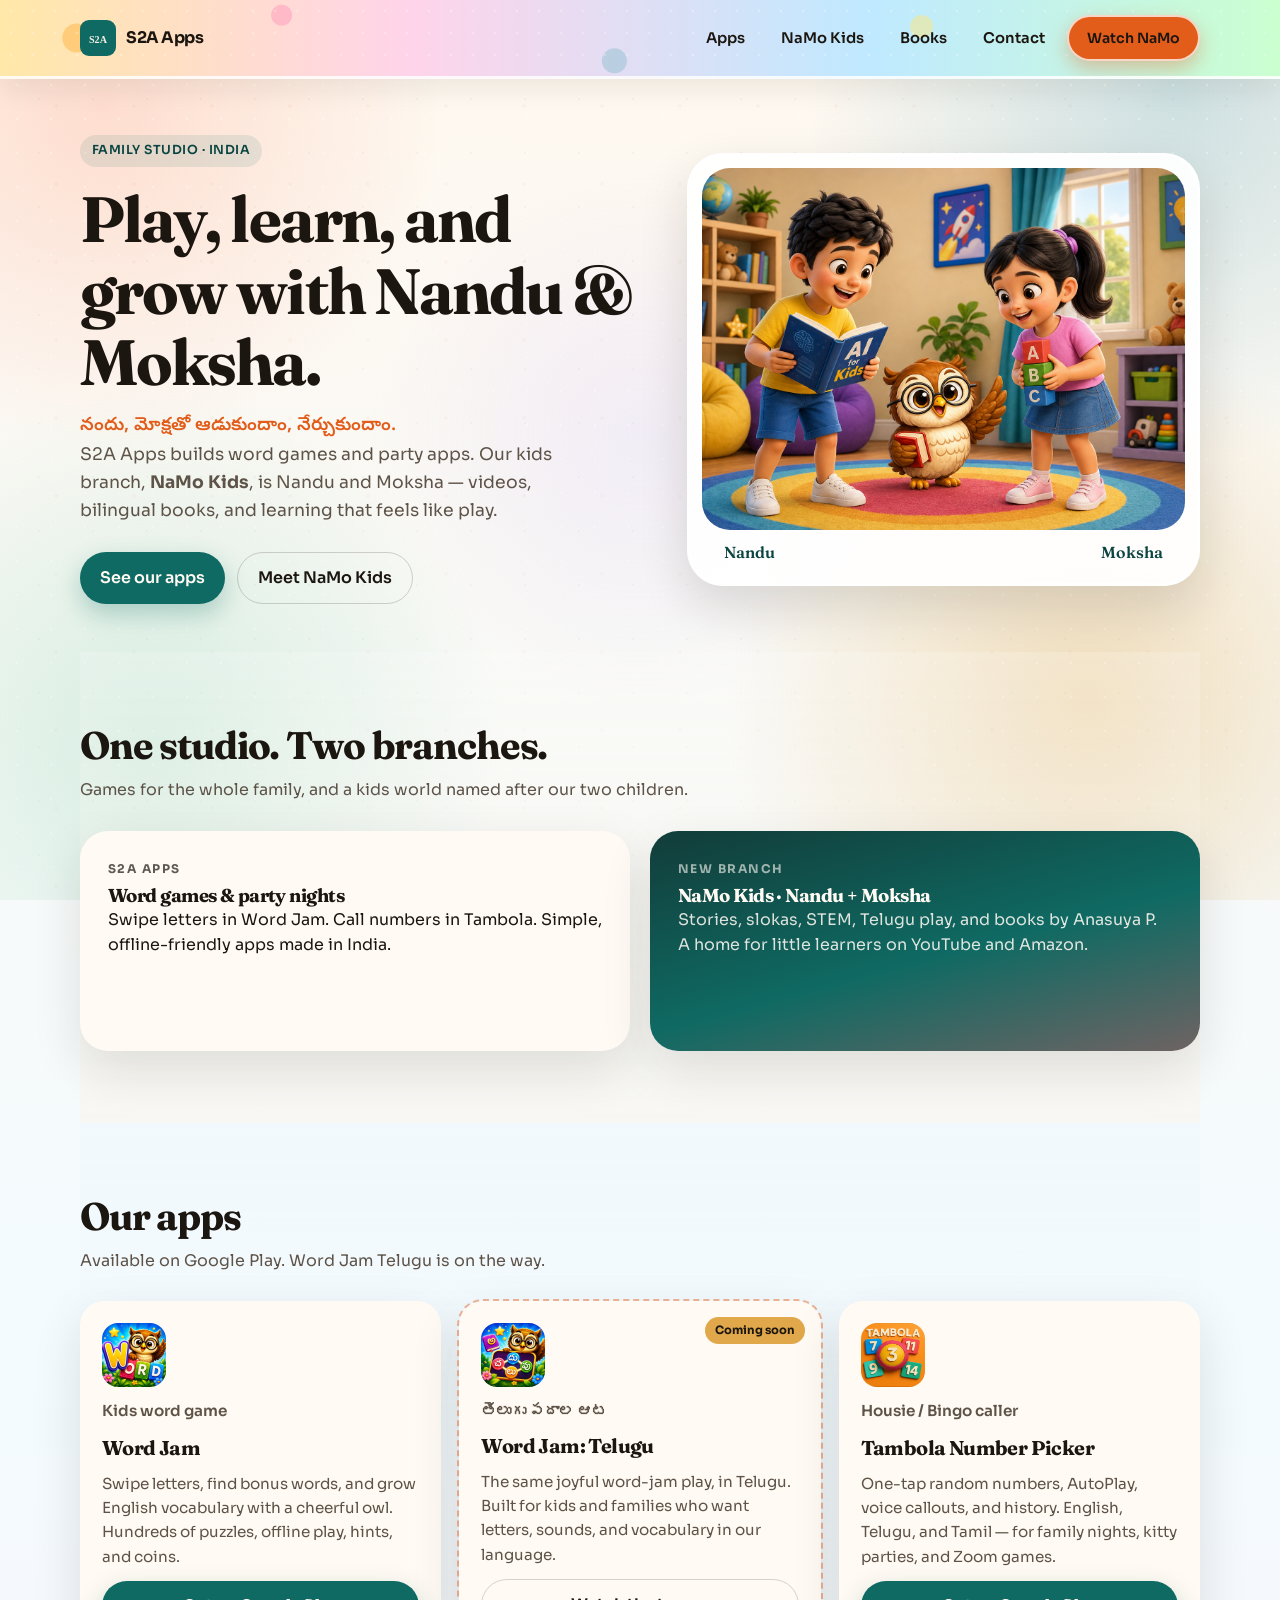
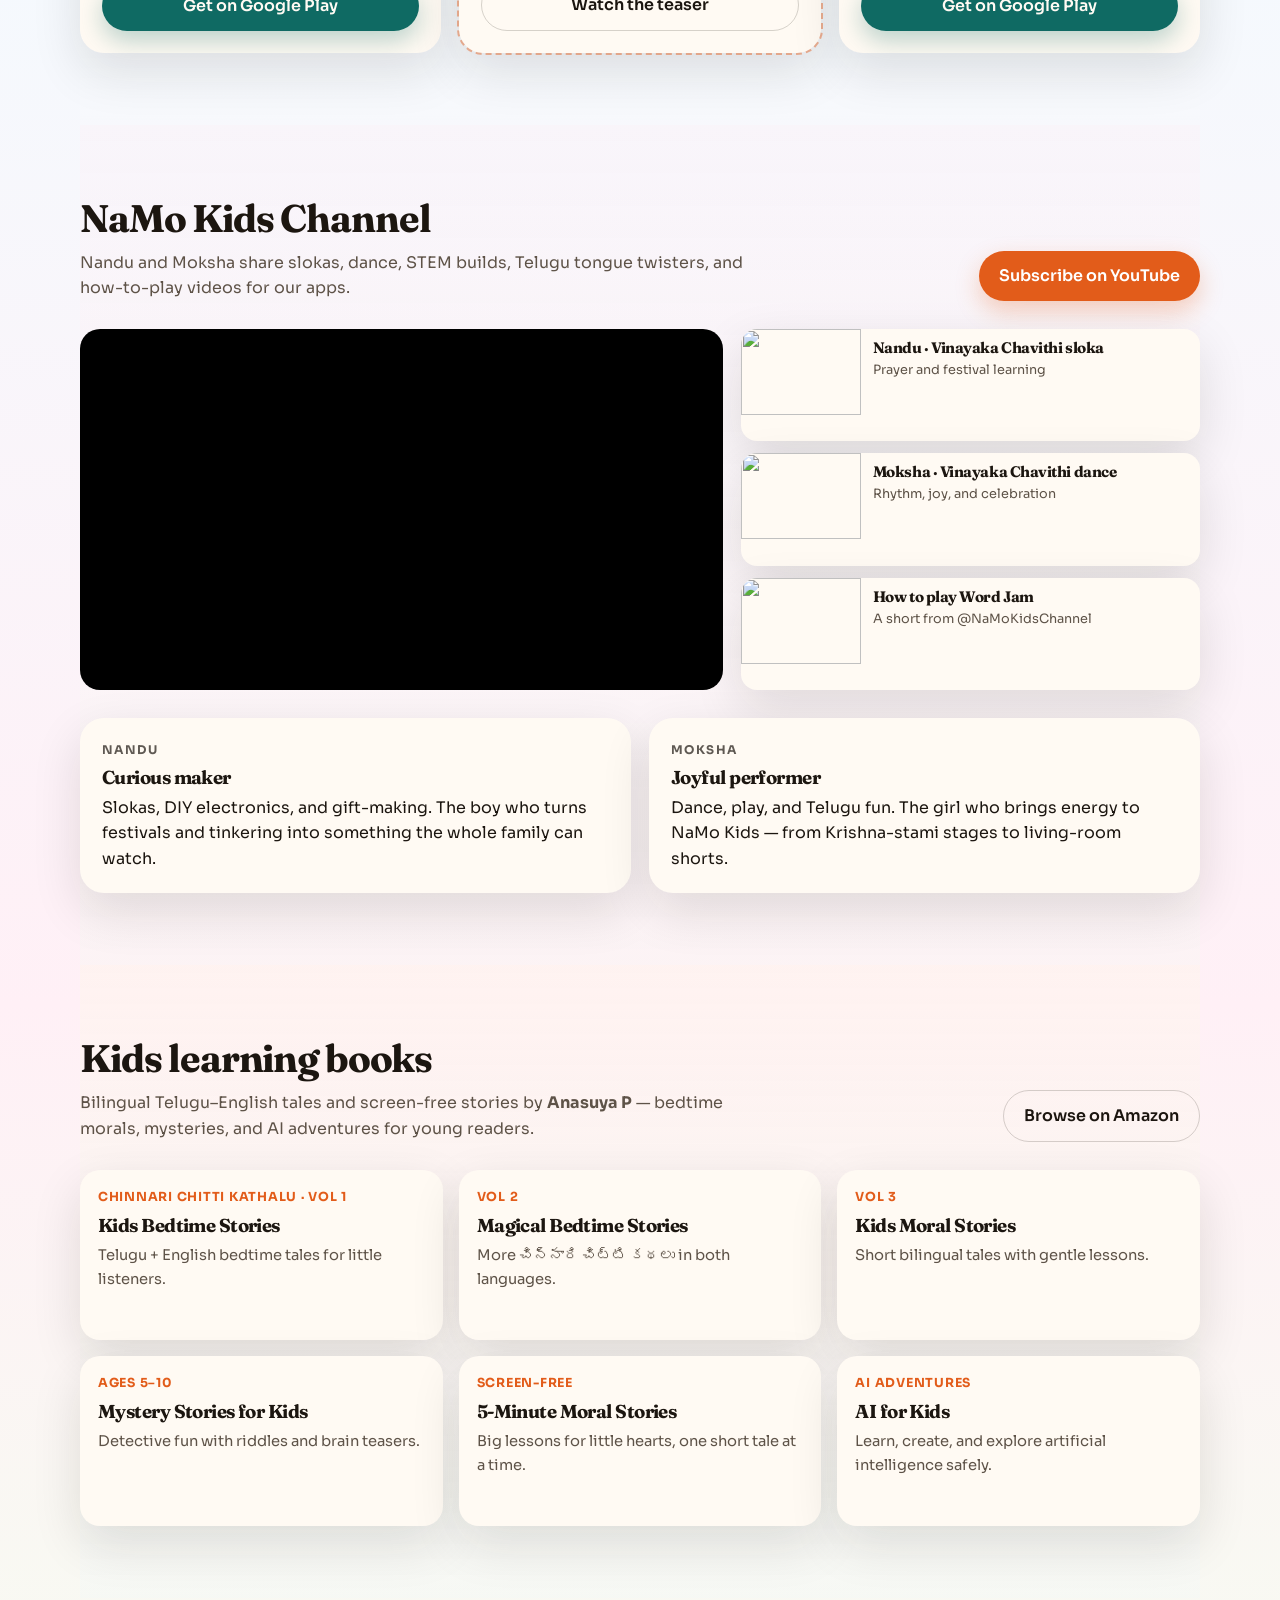
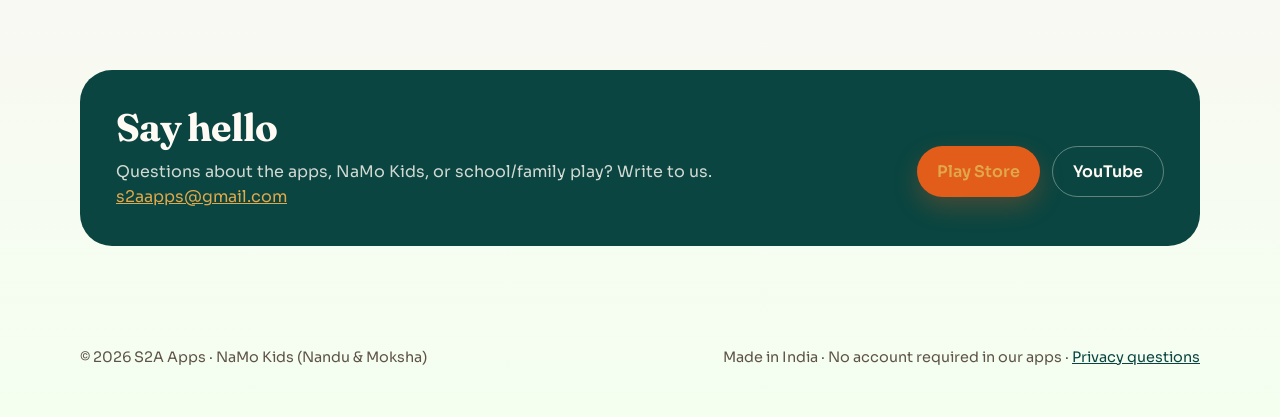
==== commit 6c87e97e: "Update index.html" ====
--- a/index.html
+++ b/index.html
@@ -48,7 +48,7 @@
       </div>
 
       <div class="kids-art">
-        <img src="assets/namo-kids-hero.png" width="720" height="540" alt="Nandu and Moksha learning together with the Word Jam owl mascot between them. Nandu holds the AI for Kids book.">
+        <img src="namo-kids-hero.png" width="720" height="540" alt="Nandu and Moksha learning together with the Word Jam owl mascot between them. Nandu holds the AI for Kids book.">
         <div class="names"><span>Nandu</span><span>Moksha</span></div>
       </div>
       </div>
@@ -84,7 +84,7 @@
       </div>
       <div class="apps">
         <article class="card">
-          <img class="app-icon" src="assets/word-jam-icon.png" width="64" height="64" alt="Word Jam app icon">
+          <img class="app-icon" src="word-jam-icon.png" width="64" height="64" alt="Word Jam app icon">
           <p class="meta">Kids word game</p>
           <h3>Word Jam</h3>
           <p>Swipe letters, find bonus words, and grow English vocabulary with a cheerful owl. Hundreds of puzzles, offline play, hints, and coins.</p>
@@ -93,7 +93,7 @@
 
         <article class="card soon">
           <span class="badge">Coming soon</span>
-          <img class="app-icon" src="assets/word-jam-telugu-icon.png" width="64" height="64" alt="Word Jam Telugu app icon">
+          <img class="app-icon" src="word-jam-telugu-icon.png" width="64" height="64" alt="Word Jam Telugu app icon">
           <p class="meta">తెలుగు పదాల ఆట</p>
           <h3>Word Jam: Telugu</h3>
           <p>The same joyful word-jam play, in Telugu. Built for kids and families who want letters, sounds, and vocabulary in our language.</p>
@@ -101,7 +101,7 @@
         </article>
 
         <article class="card">
-          <img class="app-icon" src="assets/tambola-icon.png" width="64" height="64" alt="Tambola Number Picker app icon">
+          <img class="app-icon" src="tambola-icon.png" width="64" height="64" alt="Tambola Number Picker app icon">
           <p class="meta">Housie / Bingo caller</p>
           <h3>Tambola Number Picker</h3>
           <p>One-tap random numbers, AutoPlay, voice callouts, and history. English, Telugu, and Tamil — for family nights, kitty parties, and Zoom games.</p>
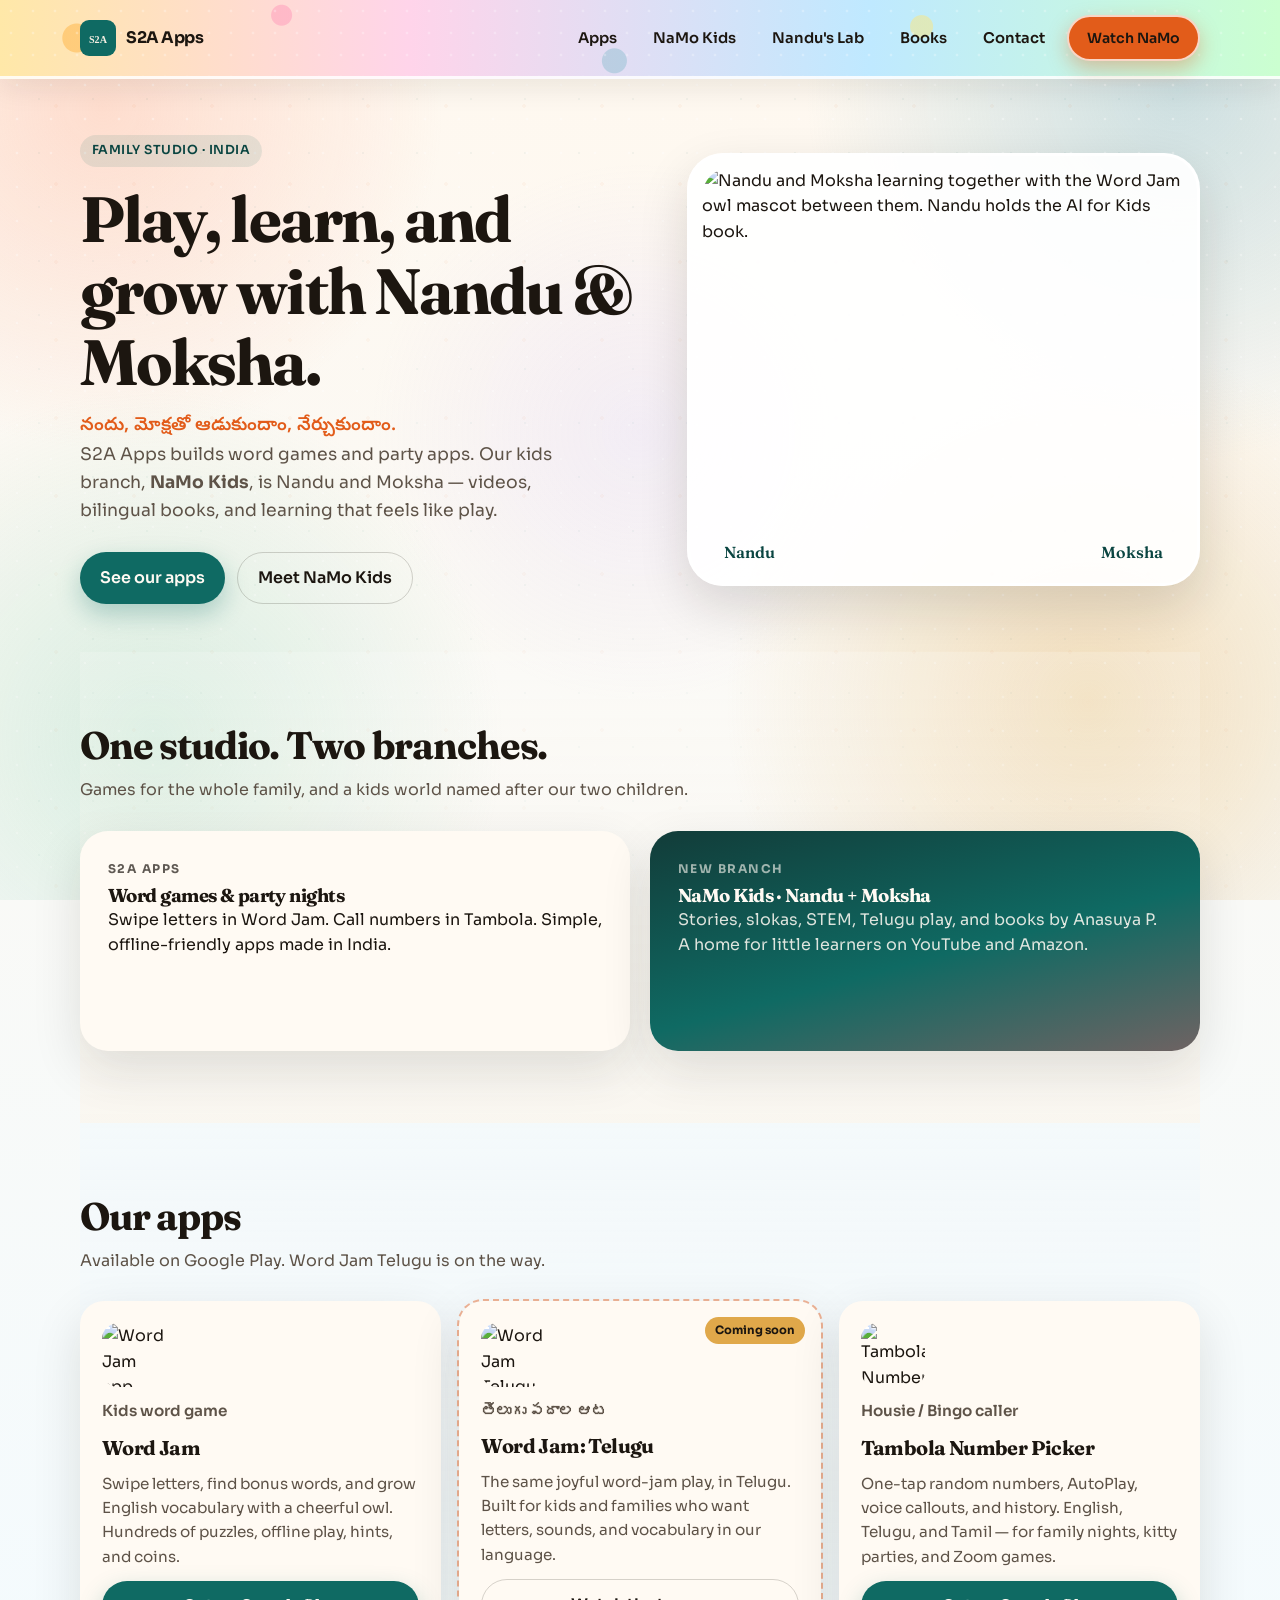
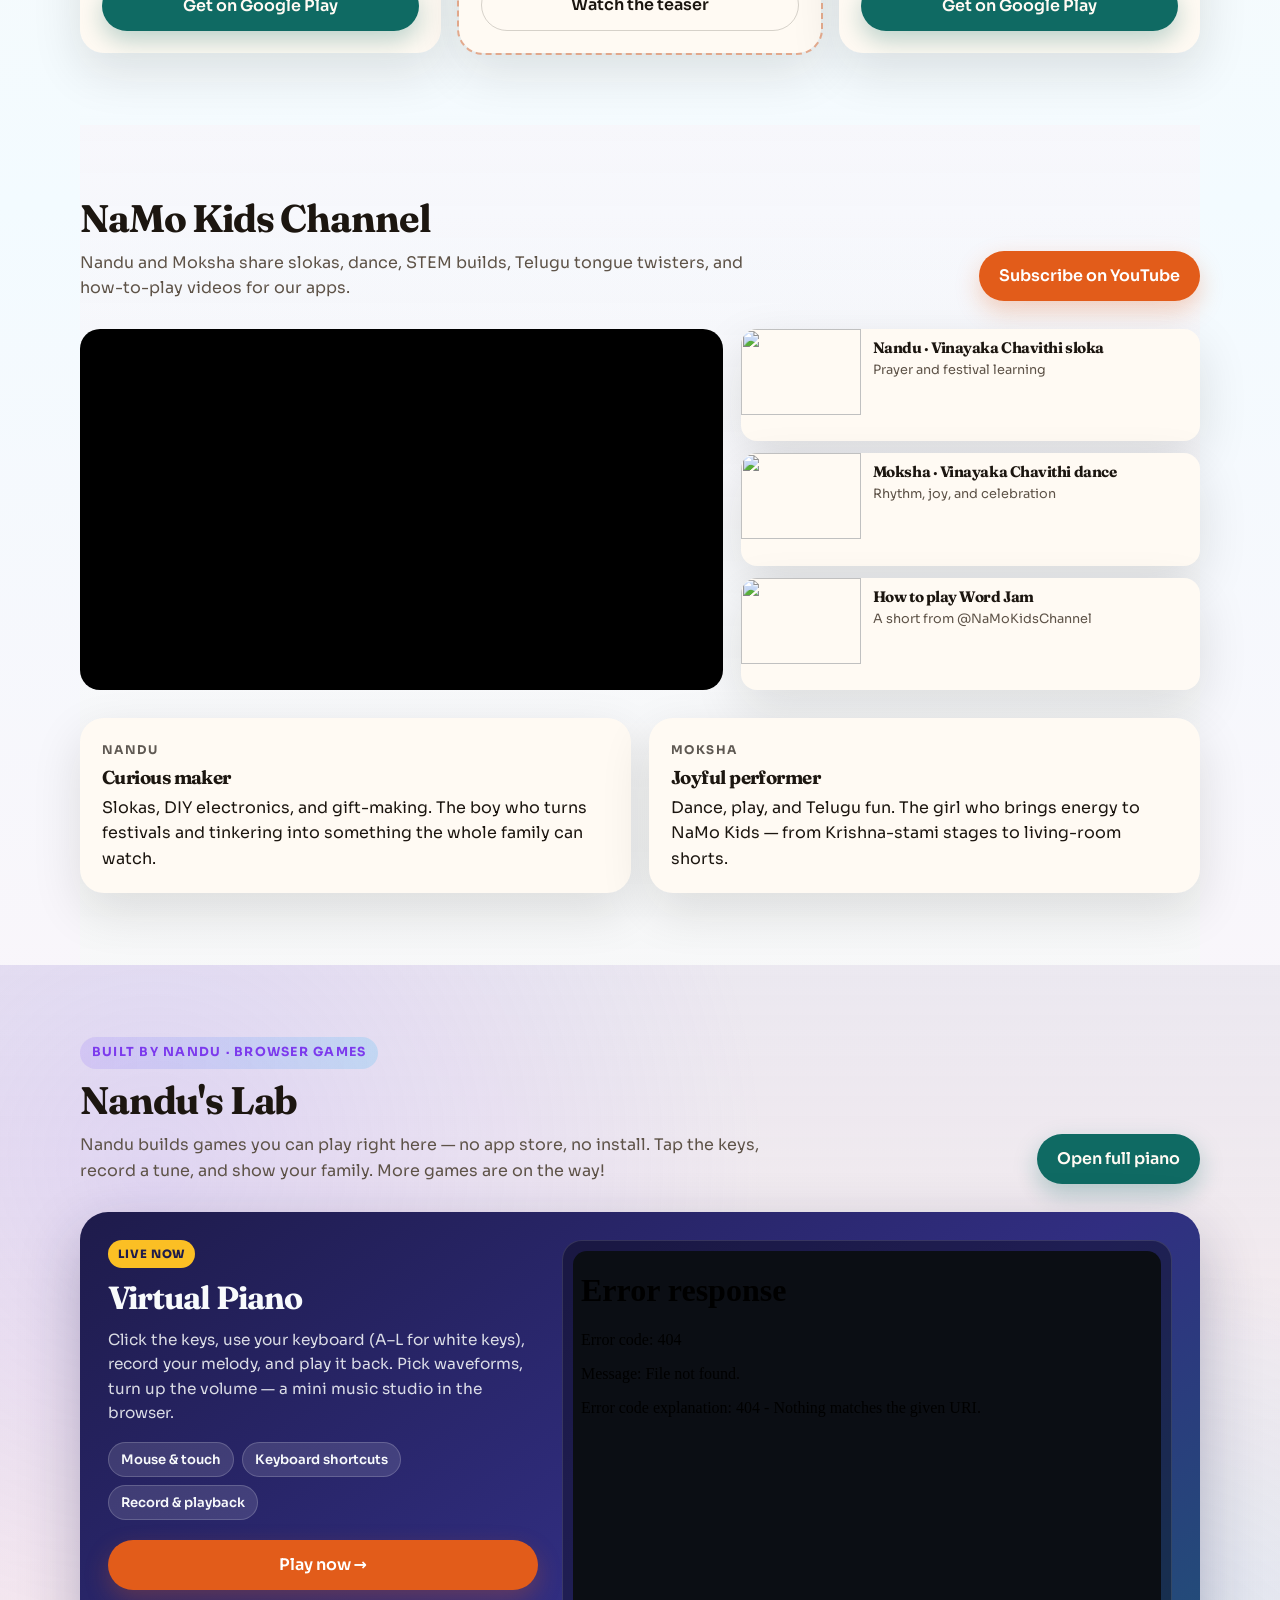
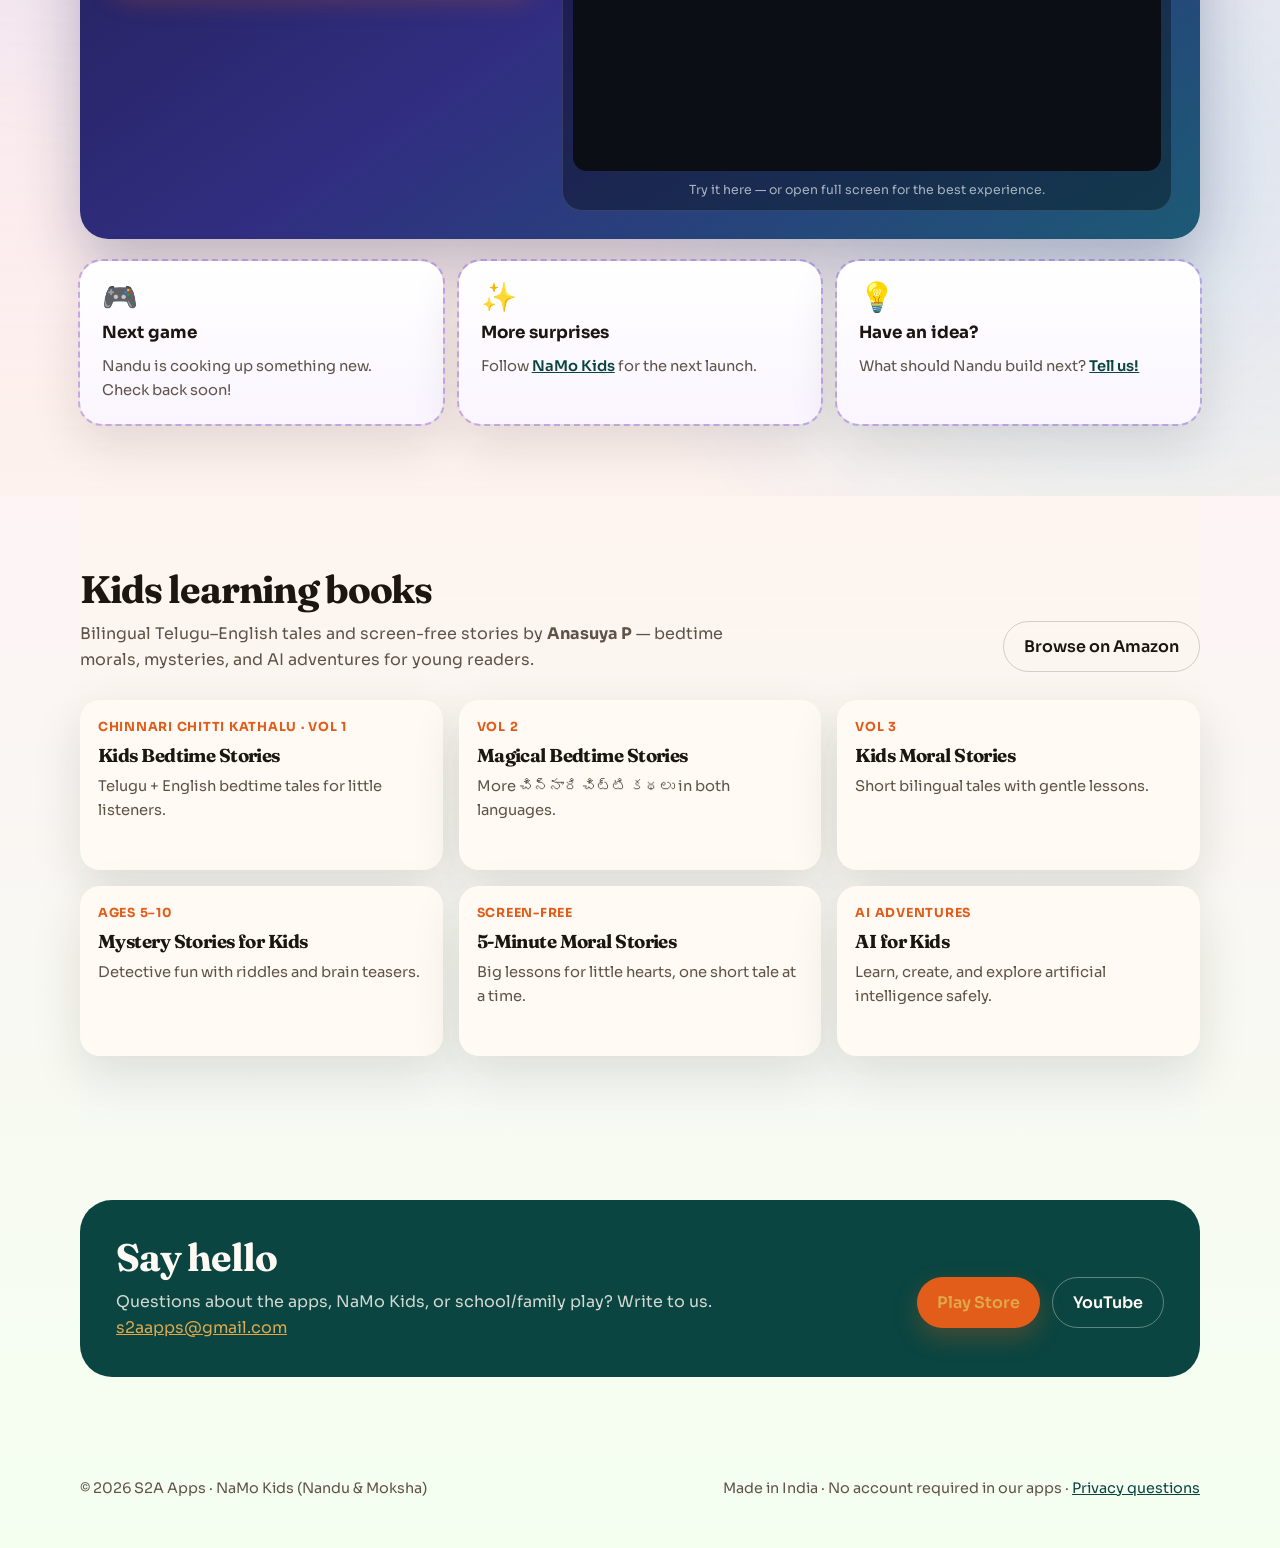
==== commit 448d1cc1: "Add files via upload" ====
--- a/index.html
+++ b/index.html
@@ -26,6 +26,7 @@
       <ul class="nav-links" id="menu">
         <li><a href="#apps">Apps</a></li>
         <li><a href="#namo">NaMo Kids</a></li>
+        <li><a href="#nandu-lab">Nandu's Lab</a></li>
         <li><a href="#books">Books</a></li>
         <li><a href="#contact">Contact</a></li>
         <li><a class="btn btn-saffron" href="https://www.youtube.com/@NaMoKidsChannel" target="_blank" rel="noopener">Watch NaMo</a></li>
@@ -48,7 +49,7 @@
       </div>
 
       <div class="kids-art">
-        <img src="namo-kids-hero.png" width="720" height="540" alt="Nandu and Moksha learning together with the Word Jam owl mascot between them. Nandu holds the AI for Kids book.">
+        <img src="assets/namo-kids-hero.png" width="720" height="540" alt="Nandu and Moksha learning together with the Word Jam owl mascot between them. Nandu holds the AI for Kids book.">
         <div class="names"><span>Nandu</span><span>Moksha</span></div>
       </div>
       </div>
@@ -84,7 +85,7 @@
       </div>
       <div class="apps">
         <article class="card">
-          <img class="app-icon" src="word-jam-icon.png" width="64" height="64" alt="Word Jam app icon">
+          <img class="app-icon" src="assets/word-jam-icon.png" width="64" height="64" alt="Word Jam app icon">
           <p class="meta">Kids word game</p>
           <h3>Word Jam</h3>
           <p>Swipe letters, find bonus words, and grow English vocabulary with a cheerful owl. Hundreds of puzzles, offline play, hints, and coins.</p>
@@ -93,7 +94,7 @@
 
         <article class="card soon">
           <span class="badge">Coming soon</span>
-          <img class="app-icon" src="word-jam-telugu-icon.png" width="64" height="64" alt="Word Jam Telugu app icon">
+          <img class="app-icon" src="assets/word-jam-telugu-icon.png" width="64" height="64" alt="Word Jam Telugu app icon">
           <p class="meta">తెలుగు పదాల ఆట</p>
           <h3>Word Jam: Telugu</h3>
           <p>The same joyful word-jam play, in Telugu. Built for kids and families who want letters, sounds, and vocabulary in our language.</p>
@@ -101,7 +102,7 @@
         </article>
 
         <article class="card">
-          <img class="app-icon" src="tambola-icon.png" width="64" height="64" alt="Tambola Number Picker app icon">
+          <img class="app-icon" src="assets/tambola-icon.png" width="64" height="64" alt="Tambola Number Picker app icon">
           <p class="meta">Housie / Bingo caller</p>
           <h3>Tambola Number Picker</h3>
           <p>One-tap random numbers, AutoPlay, voice callouts, and history. English, Telugu, and Tamil — for family nights, kitty parties, and Zoom games.</p>
@@ -160,6 +161,55 @@
       </div>
     </section>
 
+    <section class="section nandu-lab" id="nandu-lab">
+      <div class="wrap">
+        <div class="section-head">
+          <div>
+            <span class="lab-kicker">Built by Nandu · browser games</span>
+            <h2>Nandu's Lab</h2>
+            <p class="intro">Nandu builds games you can play right here — no app store, no install. Tap the keys, record a tune, and show your family. More games are on the way!</p>
+          </div>
+          <a class="btn btn-primary" href="games/piano.html">Open full piano</a>
+        </div>
+
+        <article class="lab-feature">
+          <div class="lab-feature-copy">
+            <span class="lab-tag">Live now</span>
+            <h3>Virtual Piano</h3>
+            <p>Click the keys, use your keyboard (A–L for white keys), record your melody, and play it back. Pick waveforms, turn up the volume — a mini music studio in the browser.</p>
+            <ul class="lab-perks">
+              <li>Mouse &amp; touch</li>
+              <li>Keyboard shortcuts</li>
+              <li>Record &amp; playback</li>
+            </ul>
+            <a class="btn btn-saffron" href="games/piano.html">Play now →</a>
+          </div>
+          <div class="lab-preview">
+            <iframe class="lab-embed" title="Nandu's Virtual Piano" src="games/piano.html" loading="lazy"></iframe>
+            <p class="lab-preview-hint">Try it here — or open full screen for the best experience.</p>
+          </div>
+        </article>
+
+        <div class="lab-grid">
+          <article class="lab-card coming">
+            <span class="lab-icon" aria-hidden="true">🎮</span>
+            <h4>Next game</h4>
+            <p>Nandu is cooking up something new. Check back soon!</p>
+          </article>
+          <article class="lab-card coming">
+            <span class="lab-icon" aria-hidden="true">✨</span>
+            <h4>More surprises</h4>
+            <p>Follow <a href="https://www.youtube.com/@NaMoKidsChannel" target="_blank" rel="noopener">NaMo Kids</a> for the next launch.</p>
+          </article>
+          <article class="lab-card coming">
+            <span class="lab-icon" aria-hidden="true">💡</span>
+            <h4>Have an idea?</h4>
+            <p>What should Nandu build next? <a href="mailto:s2aapps@gmail.com">Tell us!</a></p>
+          </article>
+        </div>
+      </div>
+    </section>
+
     <section class="wrap section" id="books">
       <div class="section-head">
         <div>
@@ -225,15 +275,19 @@
   <script>
     const toggle = document.querySelector(".menu-toggle");
     const menu = document.querySelector("#menu");
+
+    function setMenuOpen(open) {
+      menu.classList.toggle("open", open);
+      toggle.setAttribute("aria-expanded", open);
+      toggle.textContent = open ? "Close" : "Menu";
+    }
+
     toggle.addEventListener("click", () => {
-      const open = menu.classList.toggle("open");
-      toggle.setAttribute("aria-expanded", open);
+      setMenuOpen(!menu.classList.contains("open"));
     });
+
     menu.querySelectorAll("a").forEach((link) => {
-      link.addEventListener("click", () => {
-        menu.classList.remove("open");
-        toggle.setAttribute("aria-expanded", "false");
-      });
+      link.addEventListener("click", () => setMenuOpen(false));
     });
   </script>
 </body>
--- a/styles.css
+++ b/styles.css
@@ -81,8 +81,7 @@
 .nav {
   position: sticky;
   top: 0;
-  z-index: 10;
-  overflow: hidden;
+  z-index: 100;
   background:
     linear-gradient(90deg, #ffe8a8 0%, #ffd4ea 32%, #bfe9ff 68%, #cbffd0 100%);
   border-bottom: 3px solid rgba(255, 255, 255, 0.85);
@@ -151,6 +150,8 @@
   gap: 8px;
   list-style: none;
   align-items: center;
+  margin: 0;
+  padding: 0;
 }
 
 .nav-links a {
@@ -205,14 +206,19 @@
 
 .menu-toggle {
   display: none;
-  background: rgba(255, 255, 255, 0.72);
-  border: 1px solid rgba(255, 255, 255, 0.9);
+  background: rgba(255, 255, 255, 0.92);
+  border: 2px solid rgba(28, 22, 16, 0.12);
   border-radius: 999px;
-  padding: 8px 14px;
+  padding: 10px 16px;
   font: inherit;
-  font-weight: 600;
+  font-weight: 700;
+  font-size: 0.9rem;
   color: var(--ink);
-  box-shadow: 0 6px 16px rgba(28, 22, 16, 0.08);
+  box-shadow: 0 6px 16px rgba(28, 22, 16, 0.12);
+  cursor: pointer;
+  position: relative;
+  z-index: 2;
+  flex-shrink: 0;
 }
 
 .hero-band {
@@ -324,11 +330,182 @@
   background: linear-gradient(180deg, rgba(255, 240, 246, 0.32), rgba(243, 255, 240, 0.22));
 }
 
+#nandu-lab {
+  background:
+    radial-gradient(circle at 12% 18%, rgba(167, 139, 250, 0.22), transparent 42%),
+    radial-gradient(circle at 88% 72%, rgba(56, 189, 248, 0.18), transparent 38%),
+    linear-gradient(180deg, rgba(30, 27, 75, 0.06), rgba(255, 240, 220, 0.28));
+  overflow: hidden;
+}
+
+#nandu-lab::before {
+  content: "♪ ♫ ♩ ♬";
+  position: absolute;
+  inset: 0;
+  font-size: clamp(2rem, 6vw, 4rem);
+  letter-spacing: 0.35em;
+  color: rgba(124, 58, 237, 0.07);
+  pointer-events: none;
+  display: flex;
+  align-items: center;
+  justify-content: center;
+  animation: lab-float 18s ease-in-out infinite alternate;
+}
+
+@keyframes lab-float {
+  from { transform: translateY(-8px) rotate(-2deg); }
+  to { transform: translateY(8px) rotate(2deg); }
+}
+
+.lab-kicker {
+  display: inline-block;
+  font-size: 0.78rem;
+  font-weight: 700;
+  letter-spacing: 0.1em;
+  text-transform: uppercase;
+  color: #7c3aed;
+  background: linear-gradient(90deg, rgba(167, 139, 250, 0.25), rgba(56, 189, 248, 0.2));
+  padding: 6px 12px;
+  border-radius: 999px;
+  margin-bottom: 10px;
+}
+
+.lab-feature {
+  display: grid;
+  grid-template-columns: minmax(0, 0.95fr) minmax(0, 1.35fr);
+  gap: 24px;
+  align-items: stretch;
+  background: linear-gradient(145deg, #1e1b4b 0%, #312e81 52%, #0f766e 130%);
+  color: #f8fafc;
+  border-radius: 28px;
+  padding: 28px;
+  box-shadow: 0 24px 60px rgba(30, 27, 75, 0.28);
+  margin-bottom: 22px;
+  position: relative;
+  z-index: 1;
+}
+
+.lab-feature-copy {
+  display: flex;
+  flex-direction: column;
+  gap: 12px;
+}
+
+.lab-feature-copy p {
+  color: rgba(248, 250, 252, 0.86);
+  font-size: 0.96rem;
+}
+
+.lab-tag {
+  align-self: start;
+  background: #fbbf24;
+  color: #1e1b4b;
+  font-size: 0.72rem;
+  font-weight: 800;
+  letter-spacing: 0.08em;
+  text-transform: uppercase;
+  padding: 5px 10px;
+  border-radius: 999px;
+}
+
+.lab-feature h3 {
+  font-size: clamp(1.5rem, 3vw, 2rem);
+  margin: 0;
+}
+
+.lab-perks {
+  list-style: none;
+  padding: 0;
+  margin: 4px 0 8px;
+  display: flex;
+  flex-wrap: wrap;
+  gap: 8px;
+}
+
+.lab-perks li {
+  background: rgba(255, 255, 255, 0.12);
+  border: 1px solid rgba(255, 255, 255, 0.18);
+  border-radius: 999px;
+  padding: 6px 12px;
+  font-size: 0.82rem;
+  font-weight: 600;
+}
+
+.lab-preview {
+  background: rgba(0, 0, 0, 0.35);
+  border: 1px solid rgba(255, 255, 255, 0.12);
+  border-radius: 20px;
+  padding: 10px;
+  min-height: 0;
+}
+
+.lab-embed {
+  width: 100%;
+  height: min(520px, 72vh);
+  min-height: 360px;
+  border: 0;
+  border-radius: 14px;
+  background: #0b0e14;
+  display: block;
+}
+
+.lab-preview-hint {
+  margin: 10px 4px 0;
+  font-size: 0.78rem;
+  color: rgba(248, 250, 252, 0.65);
+  text-align: center;
+}
+
+.lab-grid {
+  display: grid;
+  grid-template-columns: repeat(3, 1fr);
+  gap: 16px;
+  position: relative;
+  z-index: 1;
+}
+
+.lab-card {
+  background: var(--white);
+  border-radius: 22px;
+  padding: 22px;
+  box-shadow: var(--shadow);
+  display: flex;
+  flex-direction: column;
+  gap: 8px;
+  min-height: 150px;
+}
+
+.lab-card.coming {
+  outline: 2px dashed rgba(124, 58, 237, 0.35);
+  background: linear-gradient(180deg, #fff, #faf5ff);
+}
+
+.lab-icon {
+  font-size: 1.8rem;
+  line-height: 1;
+}
+
+.lab-card h4 {
+  font-size: 1.05rem;
+  margin: 0;
+}
+
+.lab-card p {
+  color: var(--muted);
+  font-size: 0.92rem;
+  margin: 0;
+}
+
+.lab-card a {
+  color: var(--teal-deep);
+  font-weight: 600;
+}
+
 #books {
   background: linear-gradient(180deg, rgba(255, 248, 230, 0.34), rgba(238, 248, 255, 0.18));
 }
 
-#top, #apps, #namo, #books, #contact, #branches { scroll-margin-top: 84px; }
+#top, #apps, #namo, #nandu-lab, #books, #contact, #branches { scroll-margin-top: 84px; }
 
 .section h2 { font-size: clamp(1.8rem, 3vw, 2.6rem); margin-bottom: 10px; }
 
@@ -524,31 +701,57 @@
 footer a { color: var(--teal-deep); }
 
 @media (max-width: 880px) {
-  .hero, .branches, .apps, .video-grid, .kids-duo, .books, .contact {
+  .hero, .branches, .apps, .video-grid, .kids-duo, .books, .contact, .lab-feature, .lab-grid {
     grid-template-columns: 1fr;
   }
   .hero-band { padding: 12px 0 28px; }
   .hero { padding: 20px 0 8px; }
-  .nav-links { display: none; }
+
+  .nav-inner {
+    flex-wrap: wrap;
+    align-items: center;
+  }
+
+  .menu-toggle {
+    display: block;
+    margin-left: auto;
+  }
+
+  .nav-links {
+    display: none;
+    flex-direction: column;
+    align-items: stretch;
+    width: 100%;
+    order: 3;
+    gap: 4px;
+    margin-top: 4px;
+    padding: 12px;
+    border-radius: 16px;
+    background: linear-gradient(180deg, #fff3c4 0%, #ffe3f1 45%, #dff6ff 100%);
+    border: 2px solid rgba(255, 255, 255, 0.95);
+    box-shadow: var(--shadow);
+  }
+
   .nav-links.open {
     display: flex;
-    flex-direction: column;
-    position: absolute;
-    right: 0;
-    top: 54px;
-    z-index: 20;
-    background: linear-gradient(180deg, #fff3c4 0%, #ffe3f1 45%, #dff6ff 100%);
-    padding: 16px 20px;
-    border-radius: 16px;
-    box-shadow: var(--shadow);
-    border: 2px solid rgba(255, 255, 255, 0.9);
-    gap: 6px;
   }
 
-  .nav-links.open a {
+  .nav-links li {
     width: 100%;
+  }
+
+  .nav-links a {
+    display: block;
+    width: 100%;
+    padding: 12px 14px;
     text-align: left;
+    border-radius: 12px;
   }
-  .menu-toggle { display: block; }
+
+  .nav-links a.btn {
+    text-align: center;
+    margin-top: 4px;
+  }
+
   .section-head, .contact { flex-direction: column; align-items: start; }
 }
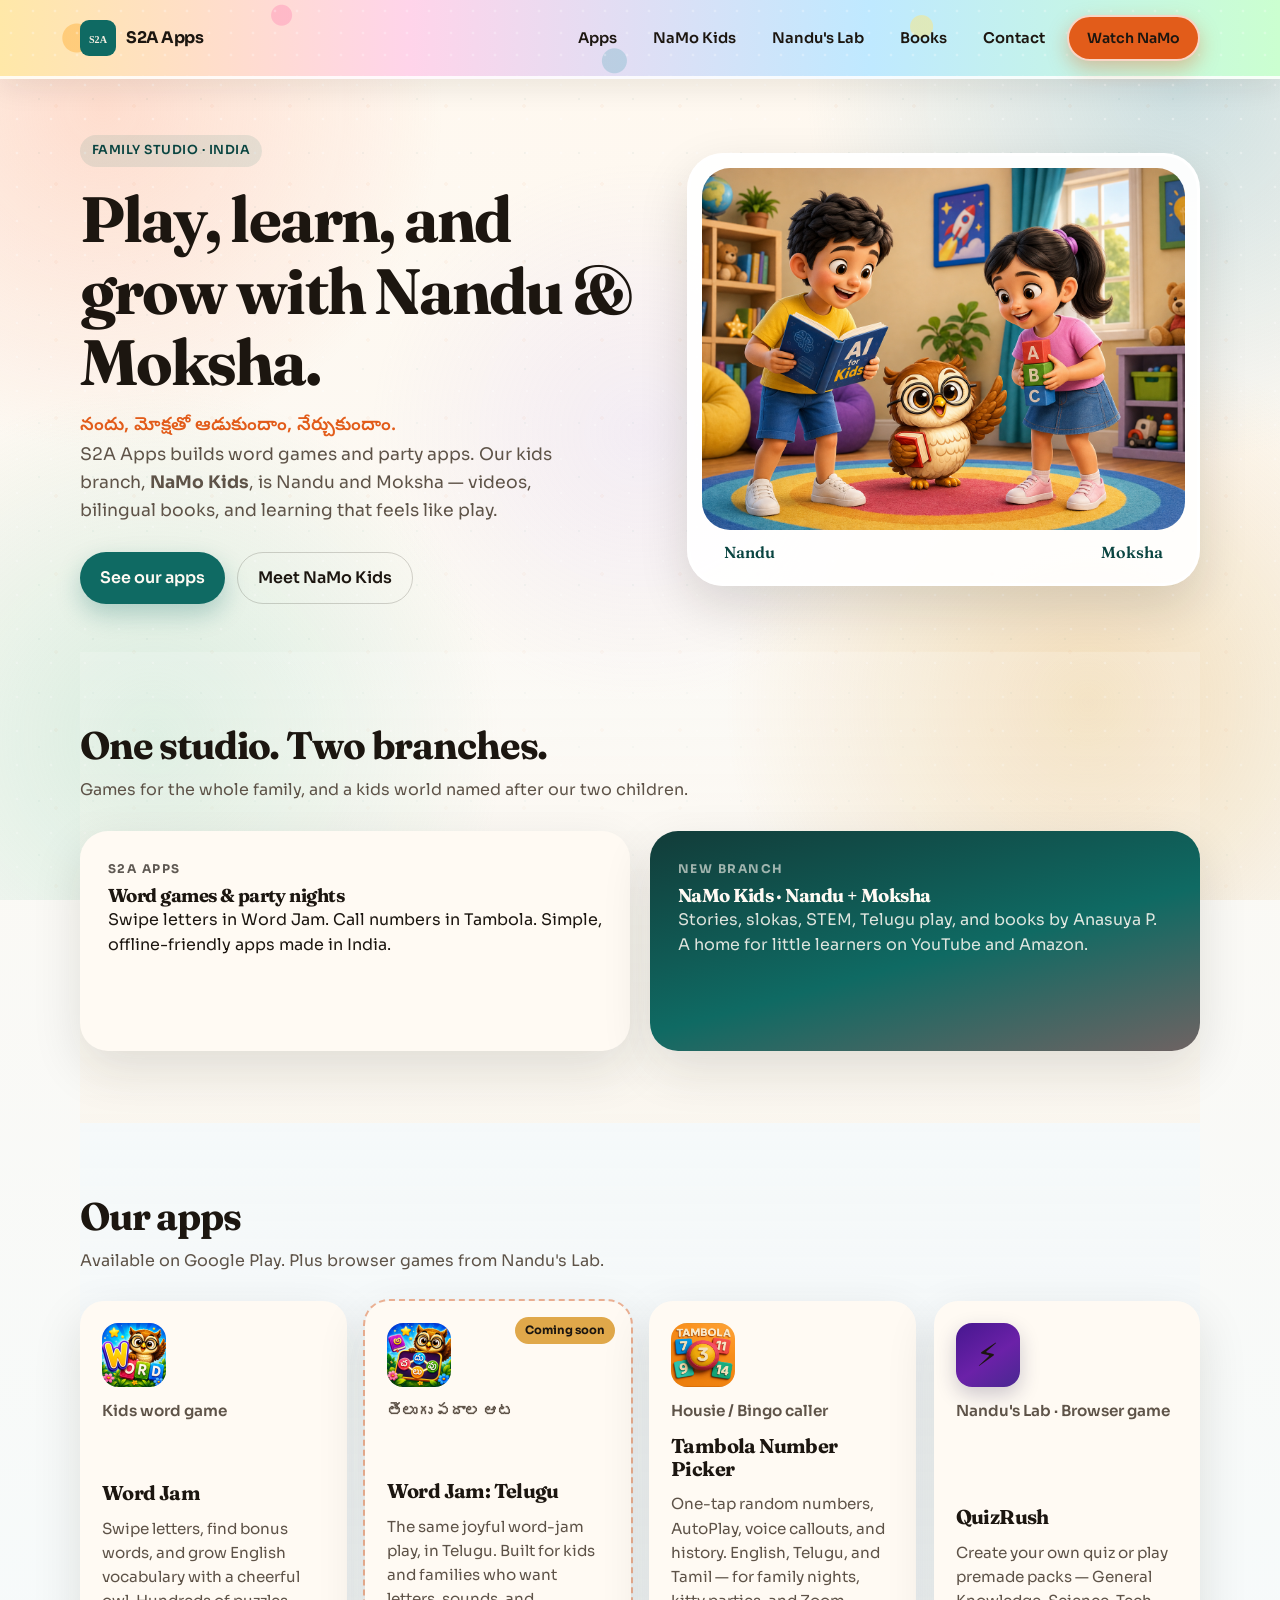
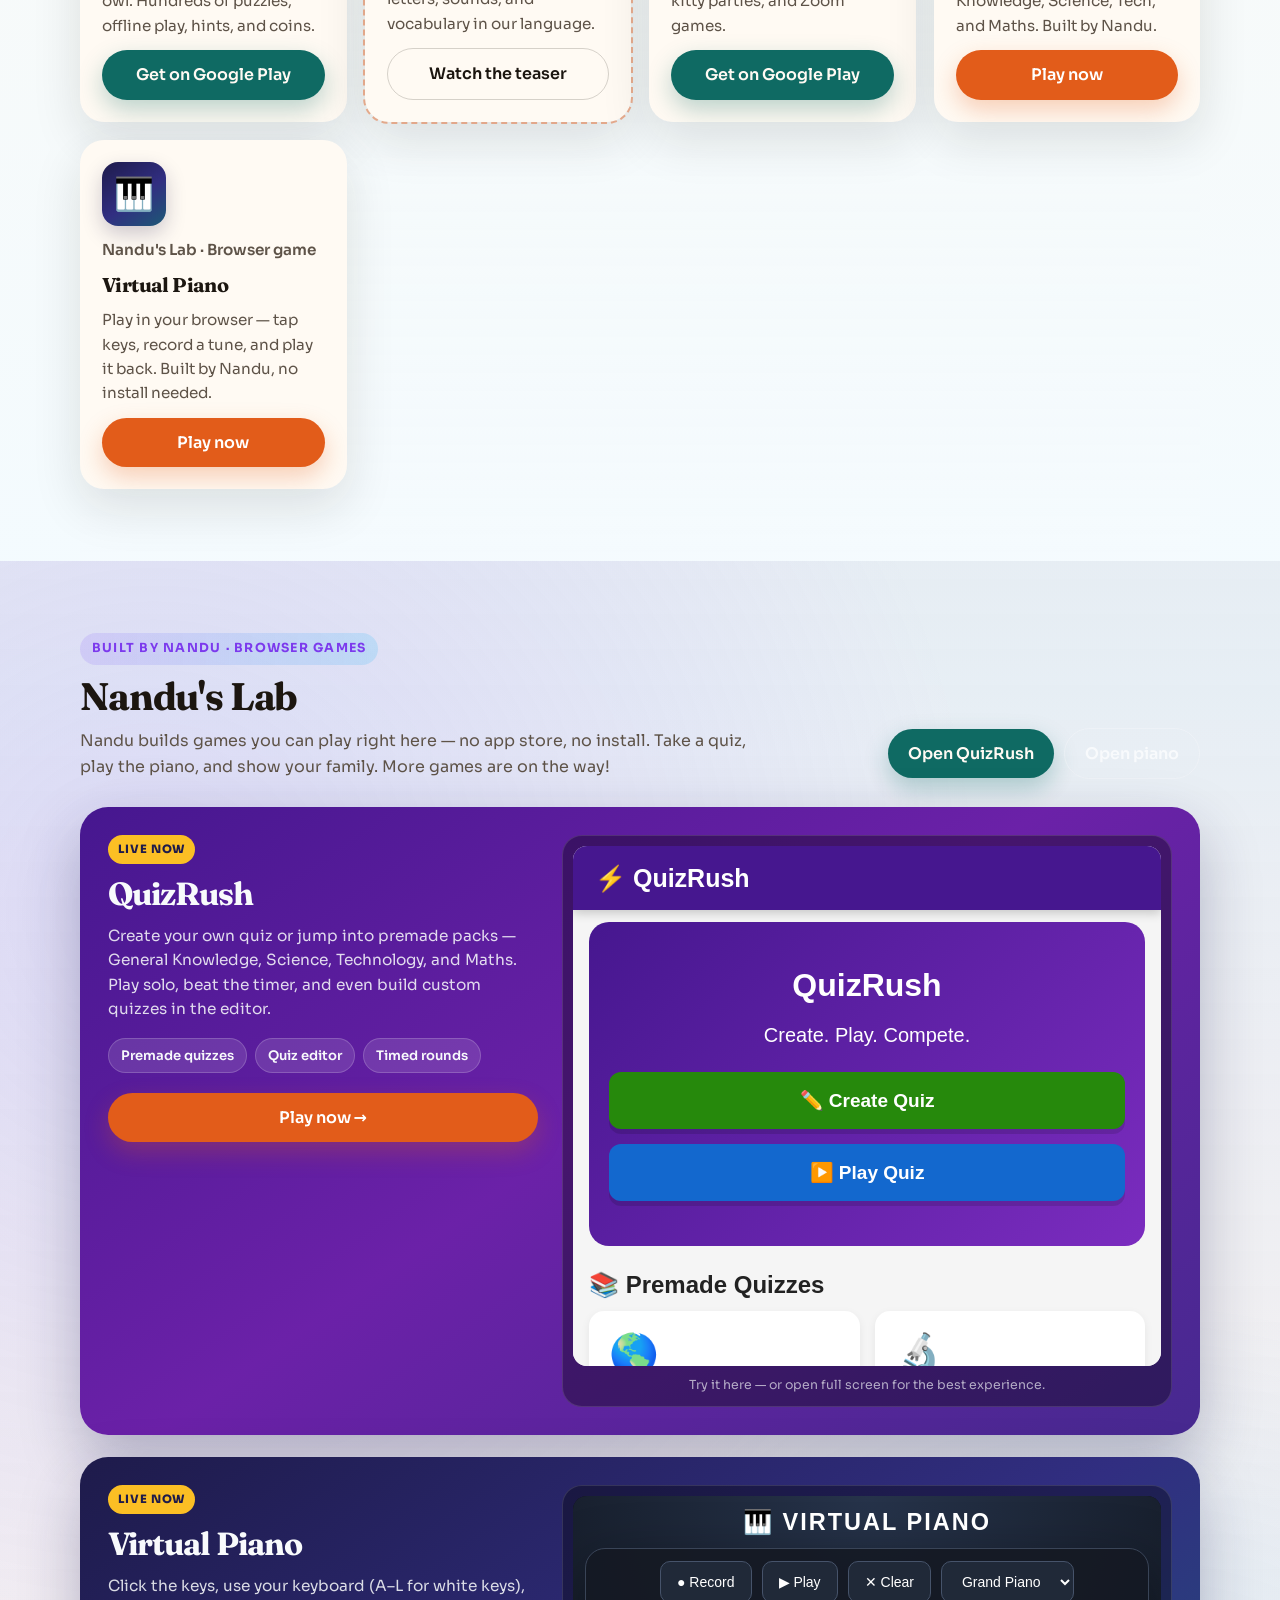
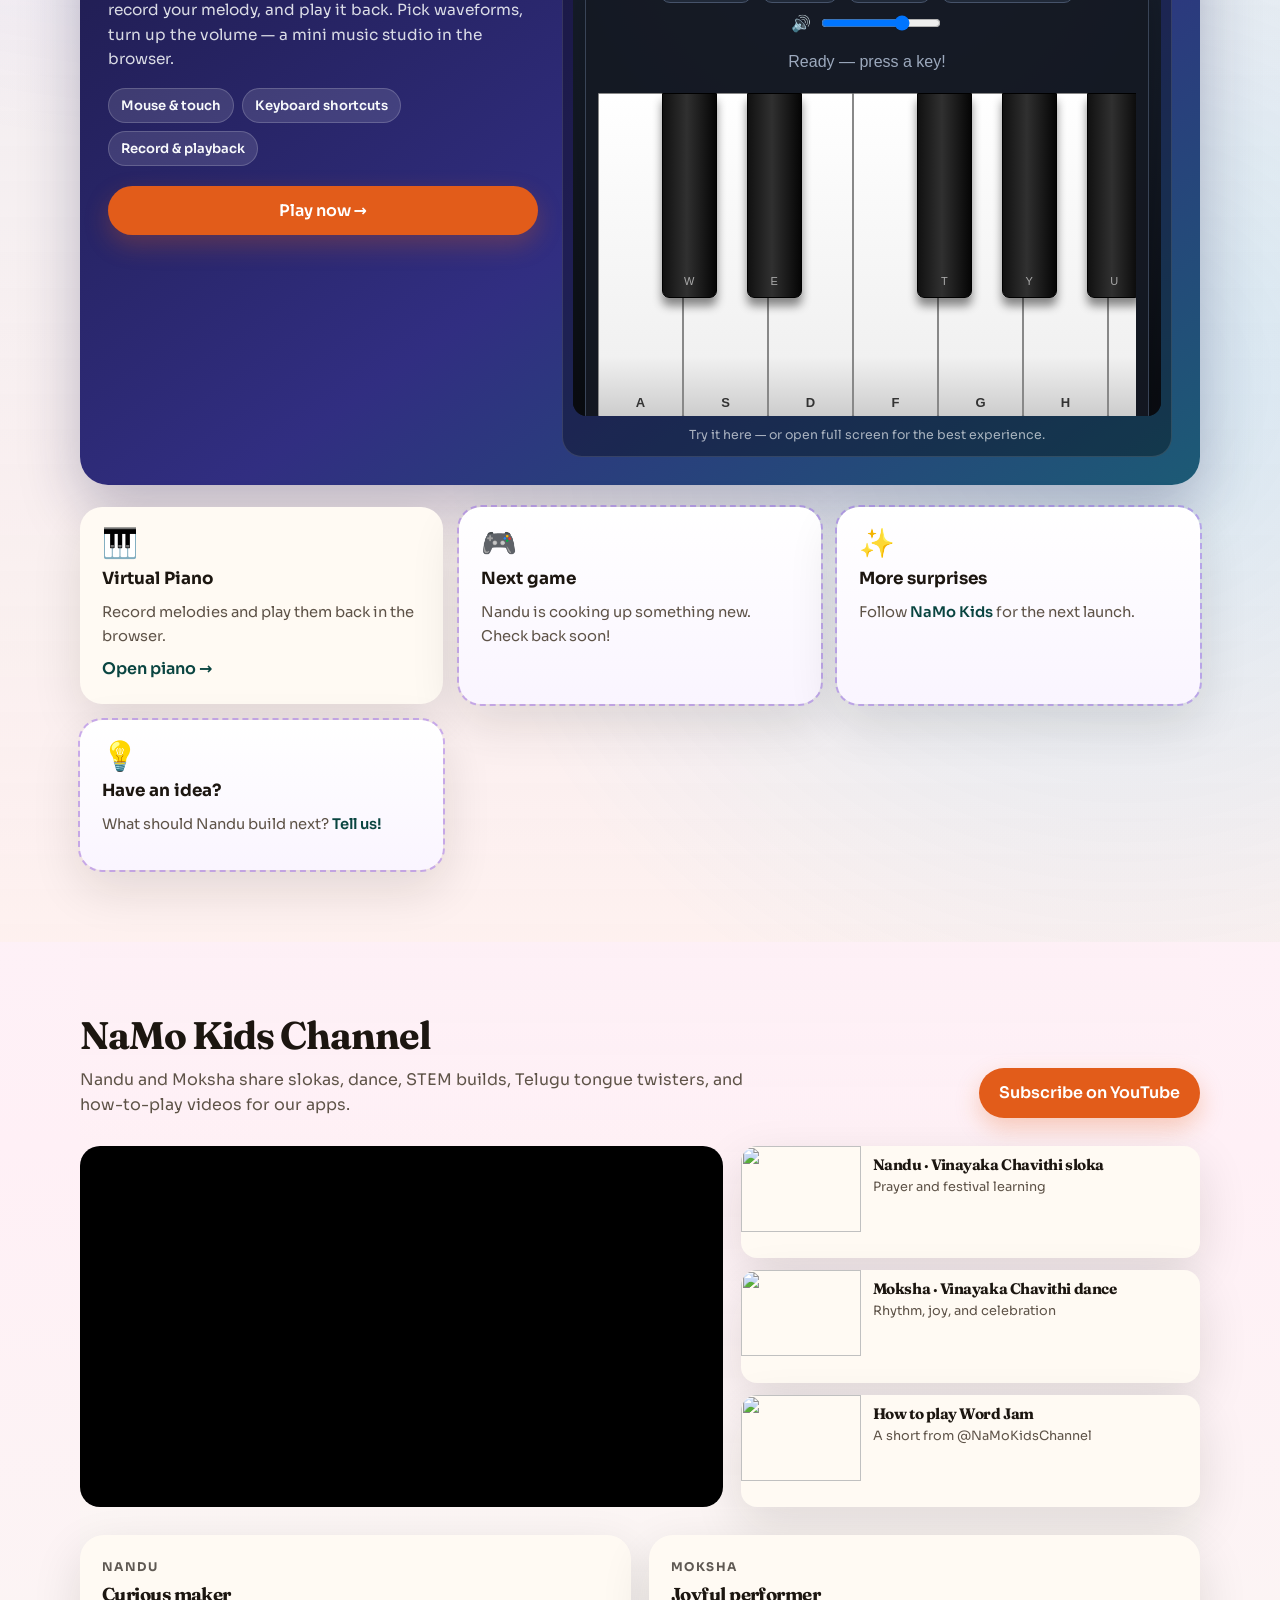
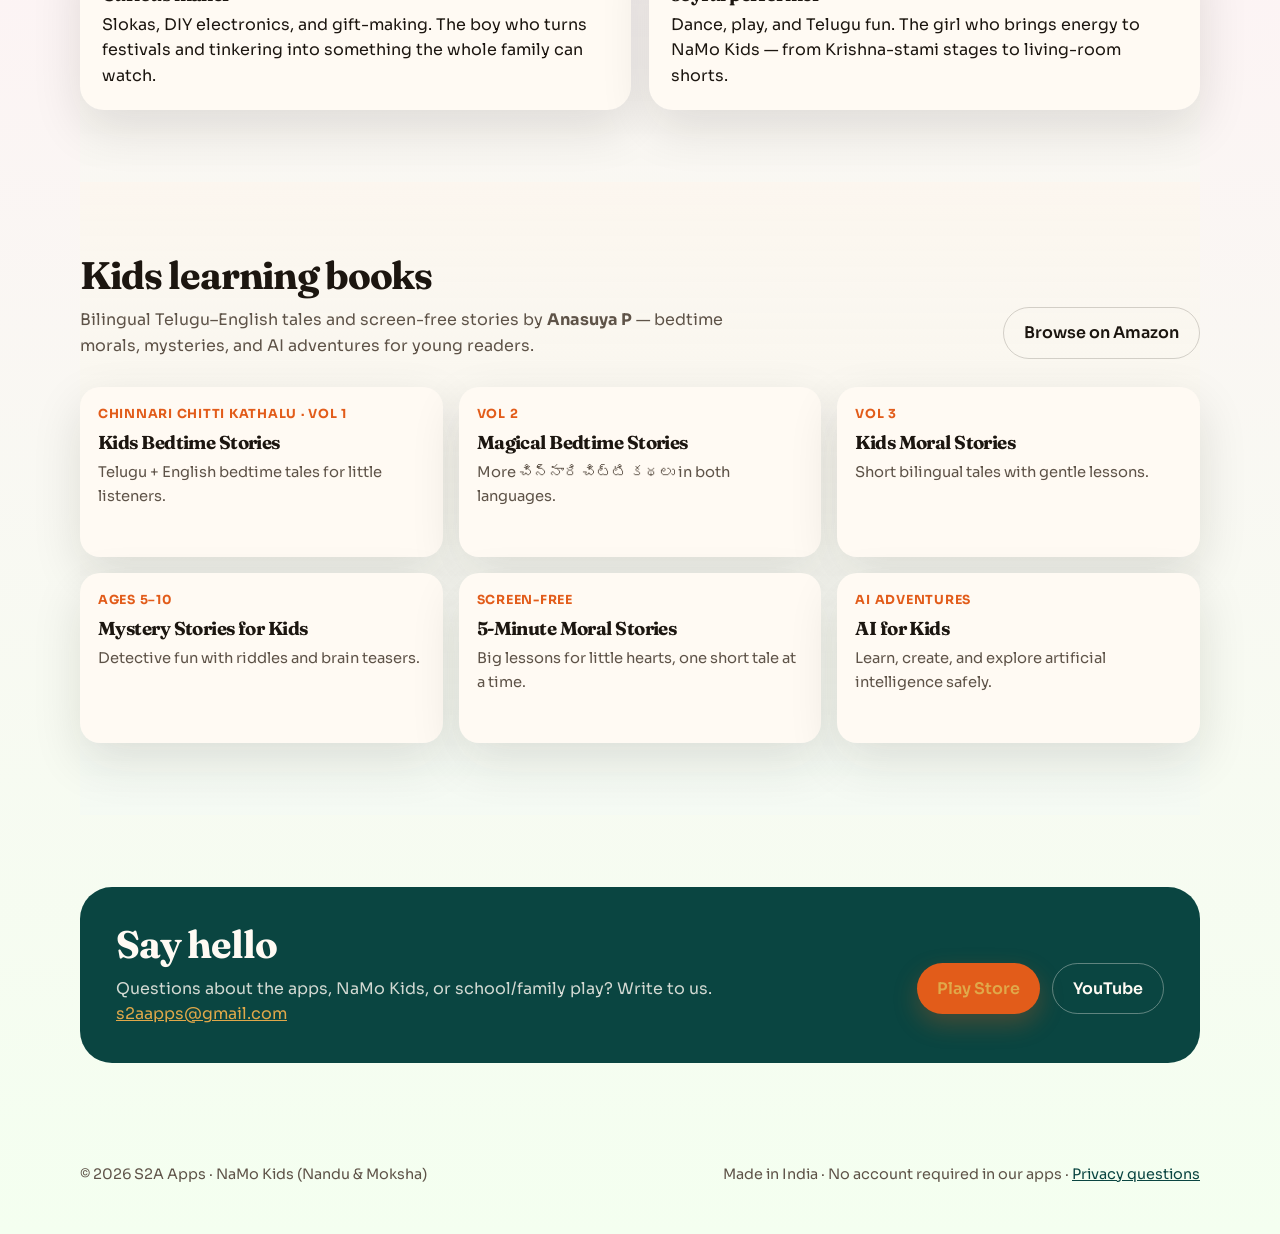
==== commit ef44b8f0: "Add QuizRush to Nandu's Lab with homepage integration" ====
--- a/index.html
+++ b/index.html
@@ -80,7 +80,7 @@
       <div class="section-head">
         <div>
           <h2>Our apps</h2>
-          <p class="intro">Available on Google Play. Word Jam Telugu is on the way.</p>
+          <p class="intro">Available on Google Play. Plus browser games from Nandu's Lab.</p>
         </div>
       </div>
       <div class="apps">
@@ -108,6 +108,98 @@
           <p>One-tap random numbers, AutoPlay, voice callouts, and history. English, Telugu, and Tamil — for family nights, kitty parties, and Zoom games.</p>
           <a class="btn btn-primary" href="https://play.google.com/store/apps/details?id=com.s2aapps.tambola&amp;hl=en_IN" target="_blank" rel="noopener">Get on Google Play</a>
         </article>
+
+        <article class="card">
+          <div class="app-icon app-icon-lab app-icon-quiz" aria-hidden="true">⚡</div>
+          <p class="meta">Nandu's Lab · Browser game</p>
+          <h3>QuizRush</h3>
+          <p>Create your own quiz or play premade packs — General Knowledge, Science, Tech, and Maths. Built by Nandu.</p>
+          <a class="btn btn-saffron" href="games/quiz.html">Play now</a>
+        </article>
+
+        <article class="card">
+          <div class="app-icon app-icon-lab" aria-hidden="true">🎹</div>
+          <p class="meta">Nandu's Lab · Browser game</p>
+          <h3>Virtual Piano</h3>
+          <p>Play in your browser — tap keys, record a tune, and play it back. Built by Nandu, no install needed.</p>
+          <a class="btn btn-saffron" href="games/piano.html">Play now</a>
+        </article>
+      </div>
+    </section>
+
+    <section class="section nandu-lab" id="nandu-lab">
+      <div class="wrap">
+        <div class="section-head">
+          <div>
+            <span class="lab-kicker">Built by Nandu · browser games</span>
+            <h2>Nandu's Lab</h2>
+            <p class="intro">Nandu builds games you can play right here — no app store, no install. Take a quiz, play the piano, and show your family. More games are on the way!</p>
+          </div>
+          <div class="lab-head-actions">
+            <a class="btn btn-primary" href="games/quiz.html">Open QuizRush</a>
+            <a class="btn btn-ghost lab-btn-light" href="games/piano.html">Open piano</a>
+          </div>
+        </div>
+
+        <article class="lab-feature lab-feature-quiz">
+          <div class="lab-feature-copy">
+            <span class="lab-tag">Live now</span>
+            <h3>QuizRush</h3>
+            <p>Create your own quiz or jump into premade packs — General Knowledge, Science, Technology, and Maths. Play solo, beat the timer, and even build custom quizzes in the editor.</p>
+            <ul class="lab-perks">
+              <li>Premade quizzes</li>
+              <li>Quiz editor</li>
+              <li>Timed rounds</li>
+            </ul>
+            <a class="btn btn-saffron" href="games/quiz.html">Play now →</a>
+          </div>
+          <div class="lab-preview">
+            <iframe class="lab-embed lab-embed-quiz" title="Nandu's QuizRush" src="games/quiz.html" loading="lazy"></iframe>
+            <p class="lab-preview-hint">Try it here — or open full screen for the best experience.</p>
+          </div>
+        </article>
+
+        <article class="lab-feature">
+          <div class="lab-feature-copy">
+            <span class="lab-tag">Live now</span>
+            <h3>Virtual Piano</h3>
+            <p>Click the keys, use your keyboard (A–L for white keys), record your melody, and play it back. Pick waveforms, turn up the volume — a mini music studio in the browser.</p>
+            <ul class="lab-perks">
+              <li>Mouse &amp; touch</li>
+              <li>Keyboard shortcuts</li>
+              <li>Record &amp; playback</li>
+            </ul>
+            <a class="btn btn-saffron" href="games/piano.html">Play now →</a>
+          </div>
+          <div class="lab-preview">
+            <iframe class="lab-embed" title="Nandu's Virtual Piano" src="games/piano.html" loading="lazy"></iframe>
+            <p class="lab-preview-hint">Try it here — or open full screen for the best experience.</p>
+          </div>
+        </article>
+
+        <div class="lab-grid">
+          <article class="lab-card">
+            <span class="lab-icon" aria-hidden="true">🎹</span>
+            <h4>Virtual Piano</h4>
+            <p>Record melodies and play them back in the browser.</p>
+            <a href="games/piano.html">Open piano →</a>
+          </article>
+          <article class="lab-card coming">
+            <span class="lab-icon" aria-hidden="true">🎮</span>
+            <h4>Next game</h4>
+            <p>Nandu is cooking up something new. Check back soon!</p>
+          </article>
+          <article class="lab-card coming">
+            <span class="lab-icon" aria-hidden="true">✨</span>
+            <h4>More surprises</h4>
+            <p>Follow <a href="https://www.youtube.com/@NaMoKidsChannel" target="_blank" rel="noopener">NaMo Kids</a> for the next launch.</p>
+          </article>
+          <article class="lab-card coming">
+            <span class="lab-icon" aria-hidden="true">💡</span>
+            <h4>Have an idea?</h4>
+            <p>What should Nandu build next? <a href="mailto:s2aapps@gmail.com">Tell us!</a></p>
+          </article>
+        </div>
       </div>
     </section>
 
@@ -161,55 +253,6 @@
       </div>
     </section>
 
-    <section class="section nandu-lab" id="nandu-lab">
-      <div class="wrap">
-        <div class="section-head">
-          <div>
-            <span class="lab-kicker">Built by Nandu · browser games</span>
-            <h2>Nandu's Lab</h2>
-            <p class="intro">Nandu builds games you can play right here — no app store, no install. Tap the keys, record a tune, and show your family. More games are on the way!</p>
-          </div>
-          <a class="btn btn-primary" href="games/piano.html">Open full piano</a>
-        </div>
-
-        <article class="lab-feature">
-          <div class="lab-feature-copy">
-            <span class="lab-tag">Live now</span>
-            <h3>Virtual Piano</h3>
-            <p>Click the keys, use your keyboard (A–L for white keys), record your melody, and play it back. Pick waveforms, turn up the volume — a mini music studio in the browser.</p>
-            <ul class="lab-perks">
-              <li>Mouse &amp; touch</li>
-              <li>Keyboard shortcuts</li>
-              <li>Record &amp; playback</li>
-            </ul>
-            <a class="btn btn-saffron" href="games/piano.html">Play now →</a>
-          </div>
-          <div class="lab-preview">
-            <iframe class="lab-embed" title="Nandu's Virtual Piano" src="games/piano.html" loading="lazy"></iframe>
-            <p class="lab-preview-hint">Try it here — or open full screen for the best experience.</p>
-          </div>
-        </article>
-
-        <div class="lab-grid">
-          <article class="lab-card coming">
-            <span class="lab-icon" aria-hidden="true">🎮</span>
-            <h4>Next game</h4>
-            <p>Nandu is cooking up something new. Check back soon!</p>
-          </article>
-          <article class="lab-card coming">
-            <span class="lab-icon" aria-hidden="true">✨</span>
-            <h4>More surprises</h4>
-            <p>Follow <a href="https://www.youtube.com/@NaMoKidsChannel" target="_blank" rel="noopener">NaMo Kids</a> for the next launch.</p>
-          </article>
-          <article class="lab-card coming">
-            <span class="lab-icon" aria-hidden="true">💡</span>
-            <h4>Have an idea?</h4>
-            <p>What should Nandu build next? <a href="mailto:s2aapps@gmail.com">Tell us!</a></p>
-          </article>
-        </div>
-      </div>
-    </section>
-
     <section class="wrap section" id="books">
       <div class="section-head">
         <div>
--- a/styles.css
+++ b/styles.css
@@ -339,7 +339,7 @@
 }
 
 #nandu-lab::before {
-  content: "♪ ♫ ♩ ♬";
+  content: "⚡ 🎹 ♪ ✨";
   position: absolute;
   inset: 0;
   font-size: clamp(2rem, 6vw, 4rem);
@@ -385,6 +385,22 @@
   z-index: 1;
 }
 
+.lab-feature-quiz {
+  background: linear-gradient(145deg, #46178f 0%, #6b21a8 48%, #312e81 130%);
+}
+
+.lab-head-actions {
+  display: flex;
+  flex-wrap: wrap;
+  gap: 10px;
+  align-items: center;
+}
+
+.lab-btn-light {
+  color: #f8fafc;
+  border-color: rgba(248, 250, 252, 0.35);
+}
+
 .lab-feature-copy {
   display: flex;
   flex-direction: column;
@@ -449,6 +465,10 @@
   display: block;
 }
 
+.lab-embed-quiz {
+  background: #f5f5f5;
+}
+
 .lab-preview-hint {
   margin: 10px 4px 0;
   font-size: 0.78rem;
@@ -499,6 +519,12 @@
 .lab-card a {
   color: var(--teal-deep);
   font-weight: 600;
+  text-decoration: none;
+  margin-top: auto;
+}
+
+.lab-card a:hover {
+  text-decoration: underline;
 }
 
 #books {
@@ -551,7 +577,7 @@
 
 .apps {
   display: grid;
-  grid-template-columns: repeat(3, 1fr);
+  grid-template-columns: repeat(auto-fit, minmax(240px, 1fr));
   gap: 18px;
 }
 
@@ -582,6 +608,20 @@
 }
 
 .app-icon { width: 64px; height: 64px; border-radius: 16px; object-fit: cover; }
+
+.app-icon-lab {
+  display: flex;
+  align-items: center;
+  justify-content: center;
+  font-size: 2rem;
+  line-height: 1;
+  background: linear-gradient(145deg, #1e1b4b 0%, #312e81 55%, #0f766e 130%);
+  box-shadow: 0 8px 20px rgba(30, 27, 75, 0.22);
+}
+
+.app-icon-quiz {
+  background: linear-gradient(145deg, #46178f 0%, #6b21a8 55%, #312e81 130%);
+}
 
 .card h3 { font-size: 1.25rem; }
 
@@ -754,4 +794,5 @@
   }
 
   .section-head, .contact { flex-direction: column; align-items: start; }
-}
+  .lab-head-actions { width: 100%; }
+}
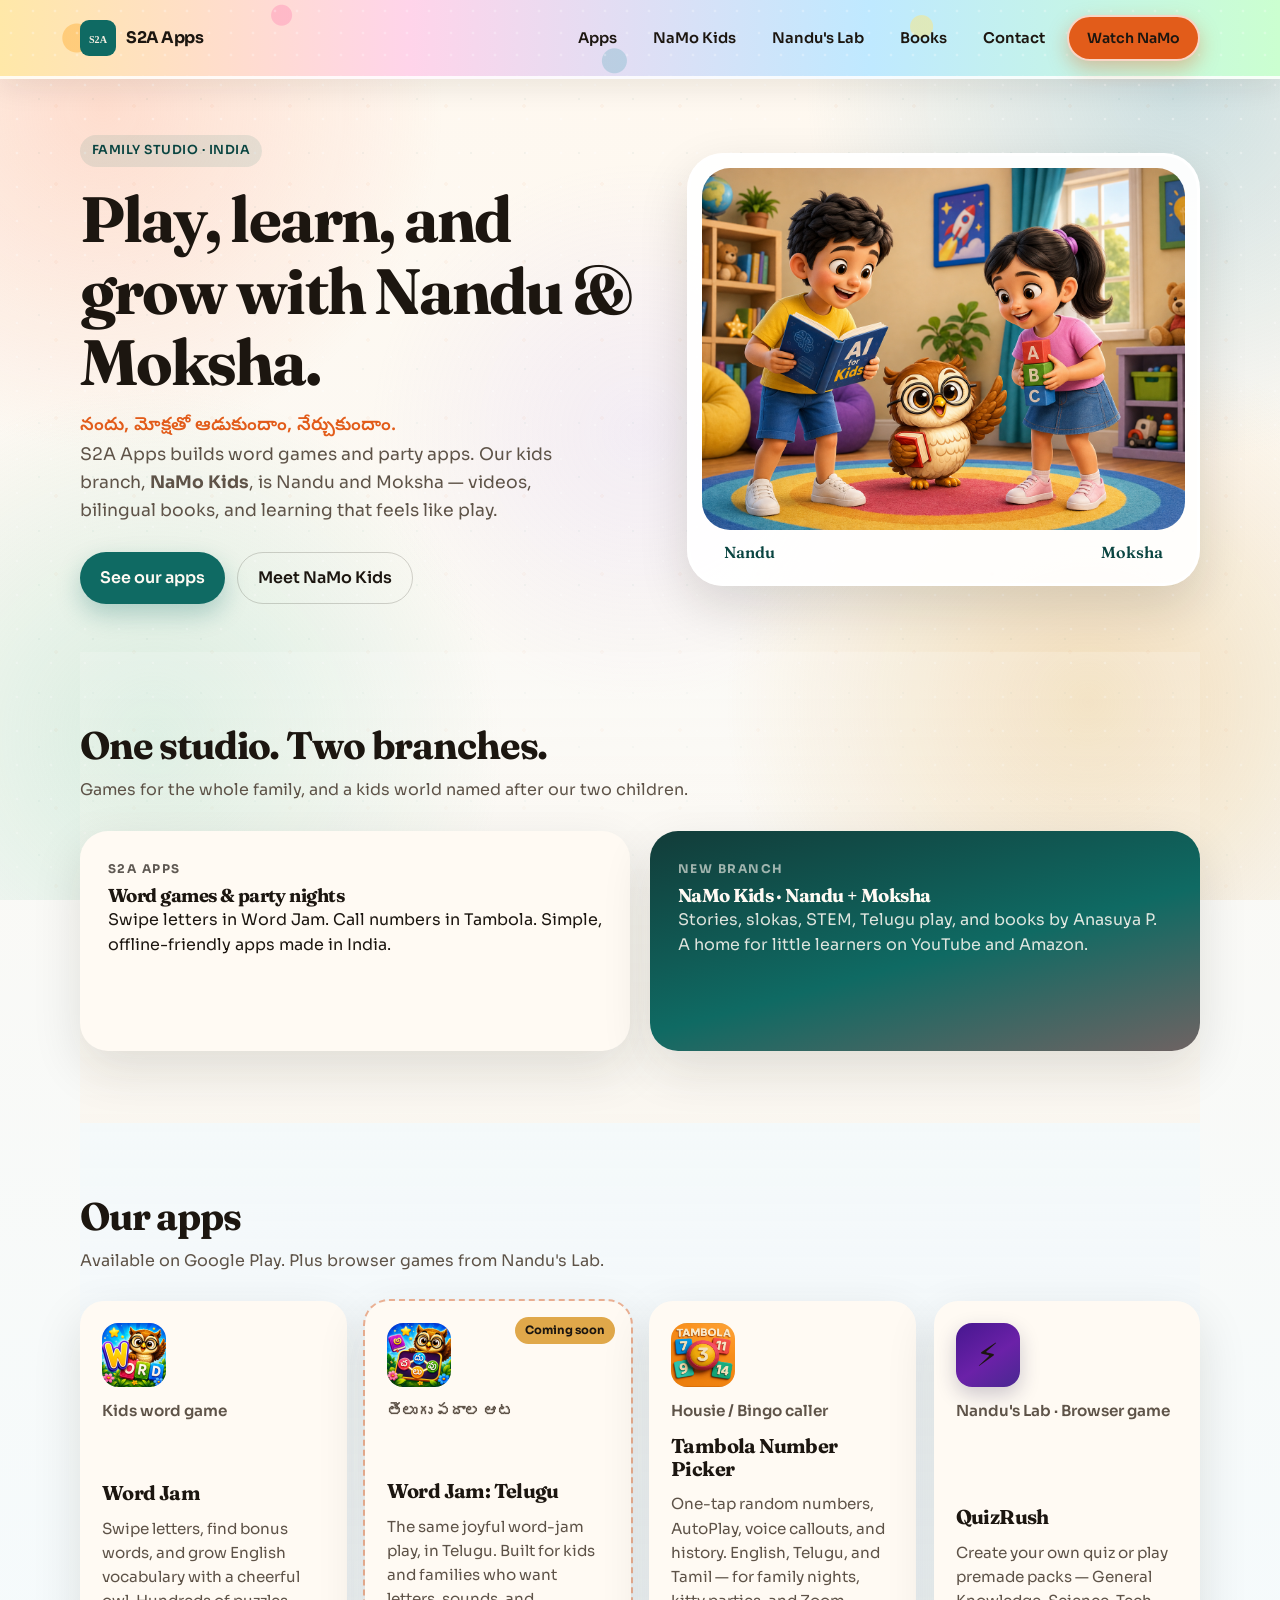
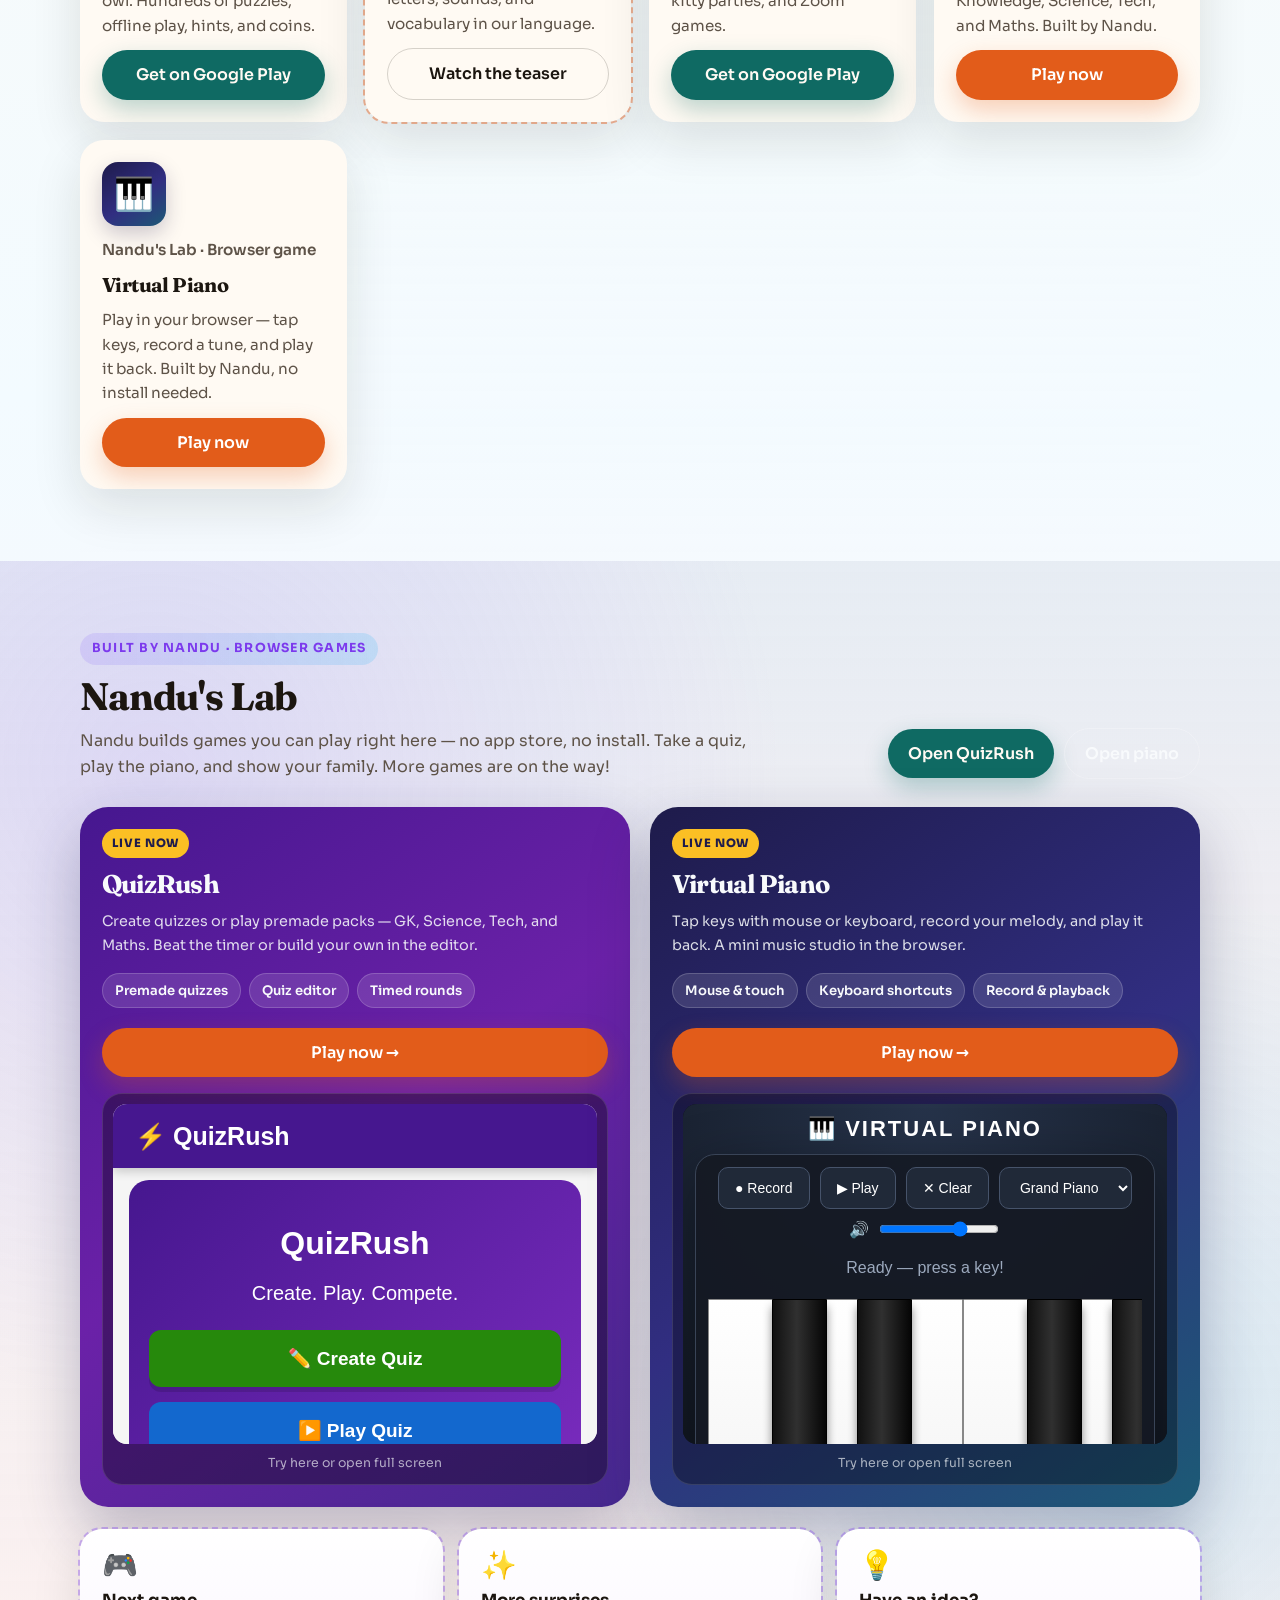
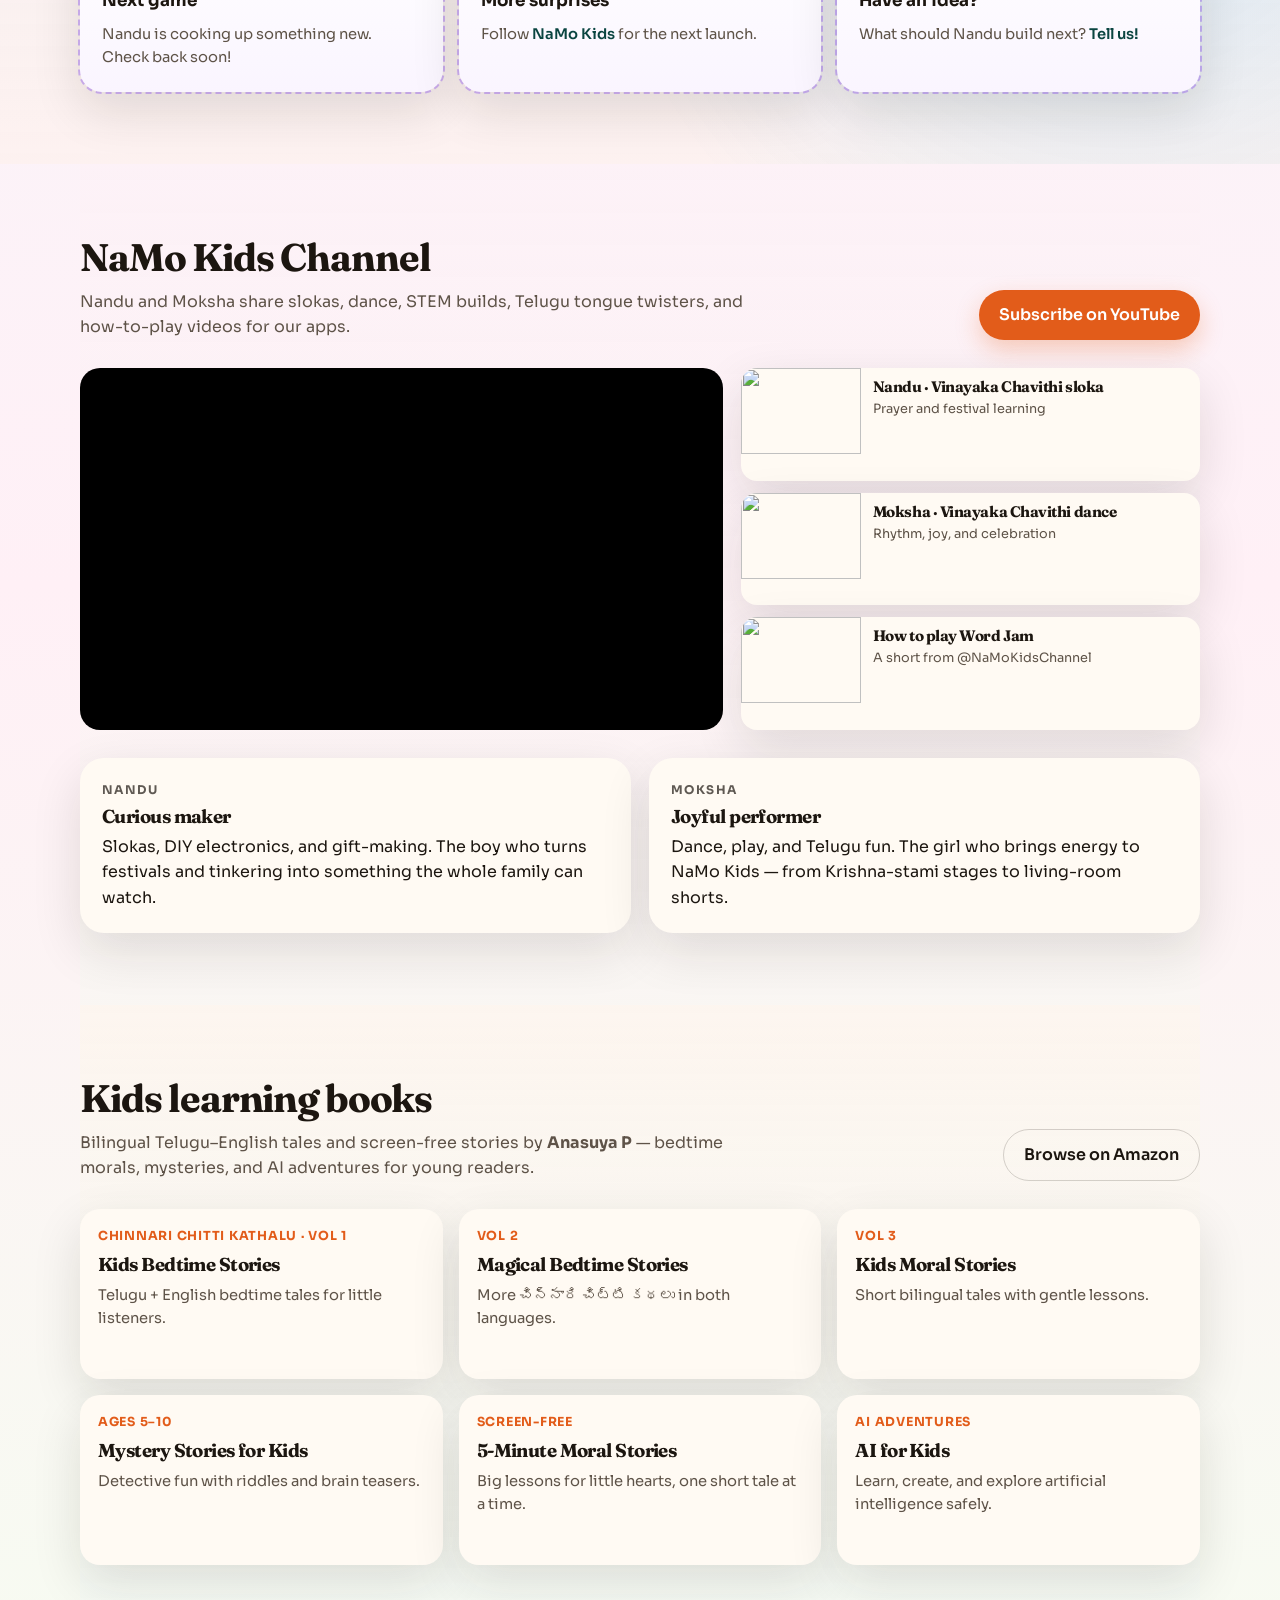
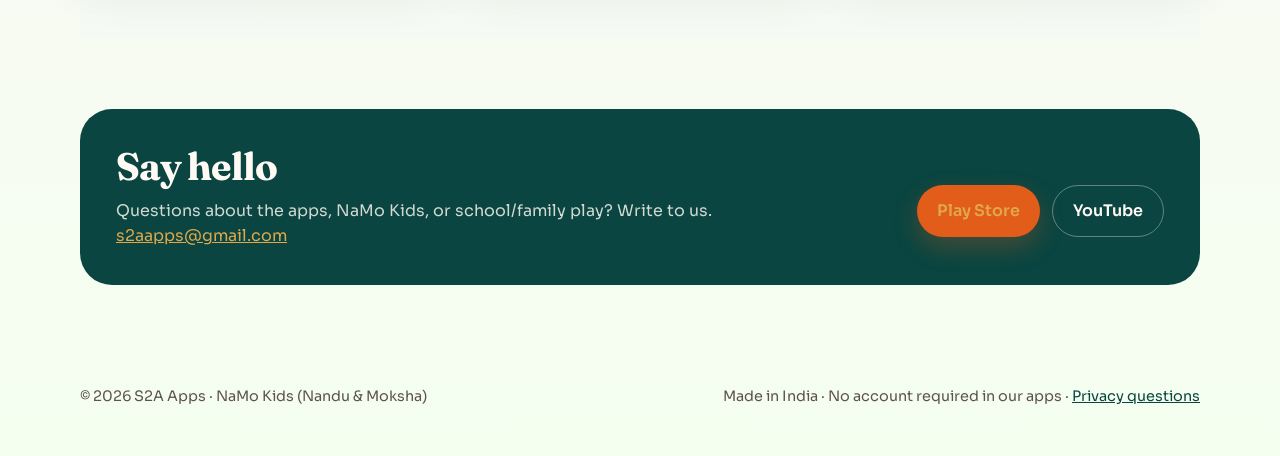
==== commit 45ac3a99: "Add QuizRush to Nandu's Lab with homepage integration--" ====
--- a/index.html
+++ b/index.html
@@ -141,11 +141,12 @@
           </div>
         </div>
 
+        <div class="lab-projects">
         <article class="lab-feature lab-feature-quiz">
           <div class="lab-feature-copy">
             <span class="lab-tag">Live now</span>
             <h3>QuizRush</h3>
-            <p>Create your own quiz or jump into premade packs — General Knowledge, Science, Technology, and Maths. Play solo, beat the timer, and even build custom quizzes in the editor.</p>
+            <p>Create quizzes or play premade packs — GK, Science, Tech, and Maths. Beat the timer or build your own in the editor.</p>
             <ul class="lab-perks">
               <li>Premade quizzes</li>
               <li>Quiz editor</li>
@@ -155,15 +156,15 @@
           </div>
           <div class="lab-preview">
             <iframe class="lab-embed lab-embed-quiz" title="Nandu's QuizRush" src="games/quiz.html" loading="lazy"></iframe>
-            <p class="lab-preview-hint">Try it here — or open full screen for the best experience.</p>
-          </div>
-        </article>
-
-        <article class="lab-feature">
+            <p class="lab-preview-hint">Try here or open full screen</p>
+          </div>
+        </article>
+
+        <article class="lab-feature lab-feature-piano">
           <div class="lab-feature-copy">
             <span class="lab-tag">Live now</span>
             <h3>Virtual Piano</h3>
-            <p>Click the keys, use your keyboard (A–L for white keys), record your melody, and play it back. Pick waveforms, turn up the volume — a mini music studio in the browser.</p>
+            <p>Tap keys with mouse or keyboard, record your melody, and play it back. A mini music studio in the browser.</p>
             <ul class="lab-perks">
               <li>Mouse &amp; touch</li>
               <li>Keyboard shortcuts</li>
@@ -173,17 +174,12 @@
           </div>
           <div class="lab-preview">
             <iframe class="lab-embed" title="Nandu's Virtual Piano" src="games/piano.html" loading="lazy"></iframe>
-            <p class="lab-preview-hint">Try it here — or open full screen for the best experience.</p>
-          </div>
-        </article>
+            <p class="lab-preview-hint">Try here or open full screen</p>
+          </div>
+        </article>
+        </div>
 
         <div class="lab-grid">
-          <article class="lab-card">
-            <span class="lab-icon" aria-hidden="true">🎹</span>
-            <h4>Virtual Piano</h4>
-            <p>Record melodies and play them back in the browser.</p>
-            <a href="games/piano.html">Open piano →</a>
-          </article>
           <article class="lab-card coming">
             <span class="lab-icon" aria-hidden="true">🎮</span>
             <h4>Next game</h4>
--- a/styles.css
+++ b/styles.css
@@ -370,23 +370,37 @@
   margin-bottom: 10px;
 }
 
+.lab-projects {
+  display: grid;
+  grid-template-columns: repeat(2, minmax(0, 1fr));
+  gap: 20px;
+  margin-bottom: 22px;
+  position: relative;
+  z-index: 1;
+}
+
 .lab-feature {
   display: grid;
-  grid-template-columns: minmax(0, 0.95fr) minmax(0, 1.35fr);
-  gap: 24px;
-  align-items: stretch;
+  grid-template-columns: 1fr;
+  gap: 16px;
+  align-content: start;
   background: linear-gradient(145deg, #1e1b4b 0%, #312e81 52%, #0f766e 130%);
   color: #f8fafc;
   border-radius: 28px;
-  padding: 28px;
+  padding: 22px;
   box-shadow: 0 24px 60px rgba(30, 27, 75, 0.28);
-  margin-bottom: 22px;
+  margin-bottom: 0;
   position: relative;
   z-index: 1;
+  min-height: 100%;
 }
 
 .lab-feature-quiz {
   background: linear-gradient(145deg, #46178f 0%, #6b21a8 48%, #312e81 130%);
+}
+
+.lab-feature-piano {
+  background: linear-gradient(145deg, #1e1b4b 0%, #312e81 52%, #0f766e 130%);
 }
 
 .lab-head-actions {
@@ -409,7 +423,7 @@
 
 .lab-feature-copy p {
   color: rgba(248, 250, 252, 0.86);
-  font-size: 0.96rem;
+  font-size: 0.9rem;
 }
 
 .lab-tag {
@@ -425,7 +439,7 @@
 }
 
 .lab-feature h3 {
-  font-size: clamp(1.5rem, 3vw, 2rem);
+  font-size: clamp(1.25rem, 2.2vw, 1.6rem);
   margin: 0;
 }
 
@@ -457,8 +471,8 @@
 
 .lab-embed {
   width: 100%;
-  height: min(520px, 72vh);
-  min-height: 360px;
+  height: min(340px, 42vh);
+  min-height: 260px;
   border: 0;
   border-radius: 14px;
   background: #0b0e14;
@@ -741,7 +755,7 @@
 footer a { color: var(--teal-deep); }
 
 @media (max-width: 880px) {
-  .hero, .branches, .apps, .video-grid, .kids-duo, .books, .contact, .lab-feature, .lab-grid {
+  .hero, .branches, .apps, .video-grid, .kids-duo, .books, .contact, .lab-projects, .lab-grid {
     grid-template-columns: 1fr;
   }
   .hero-band { padding: 12px 0 28px; }
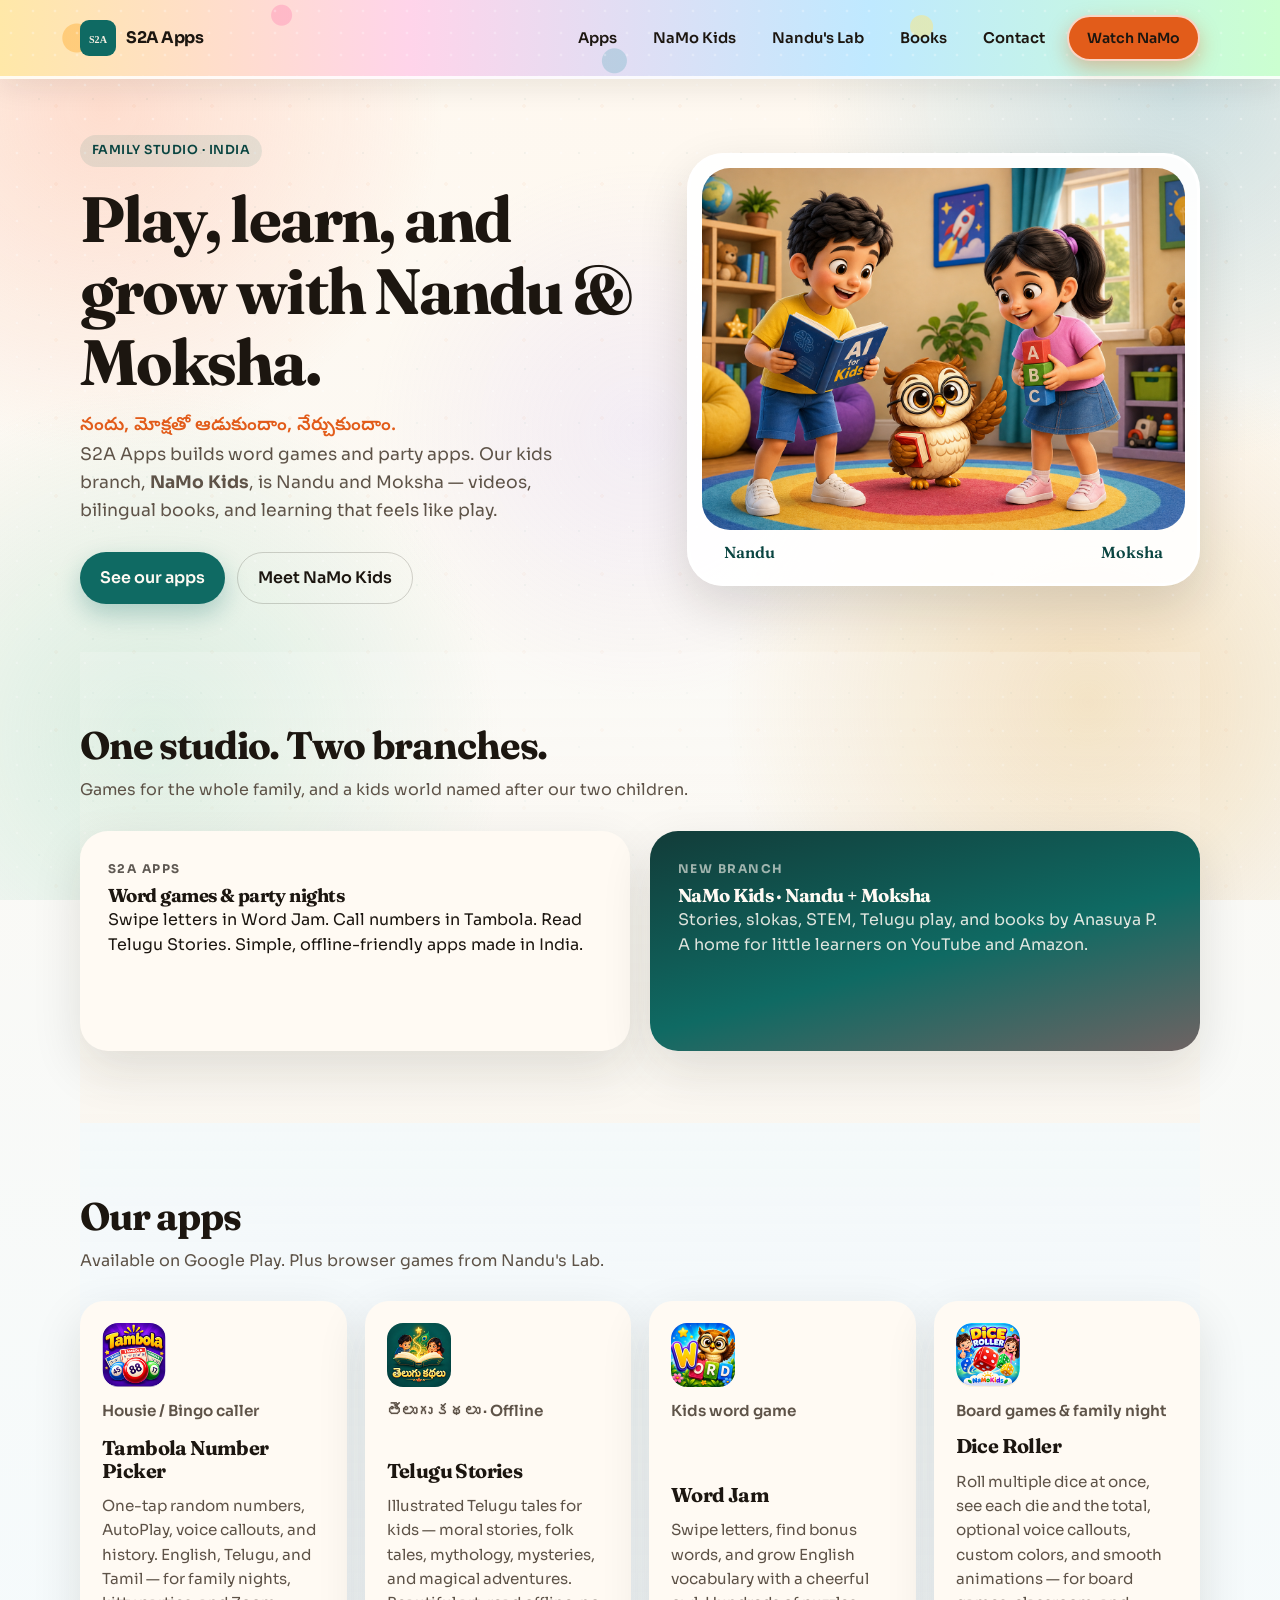
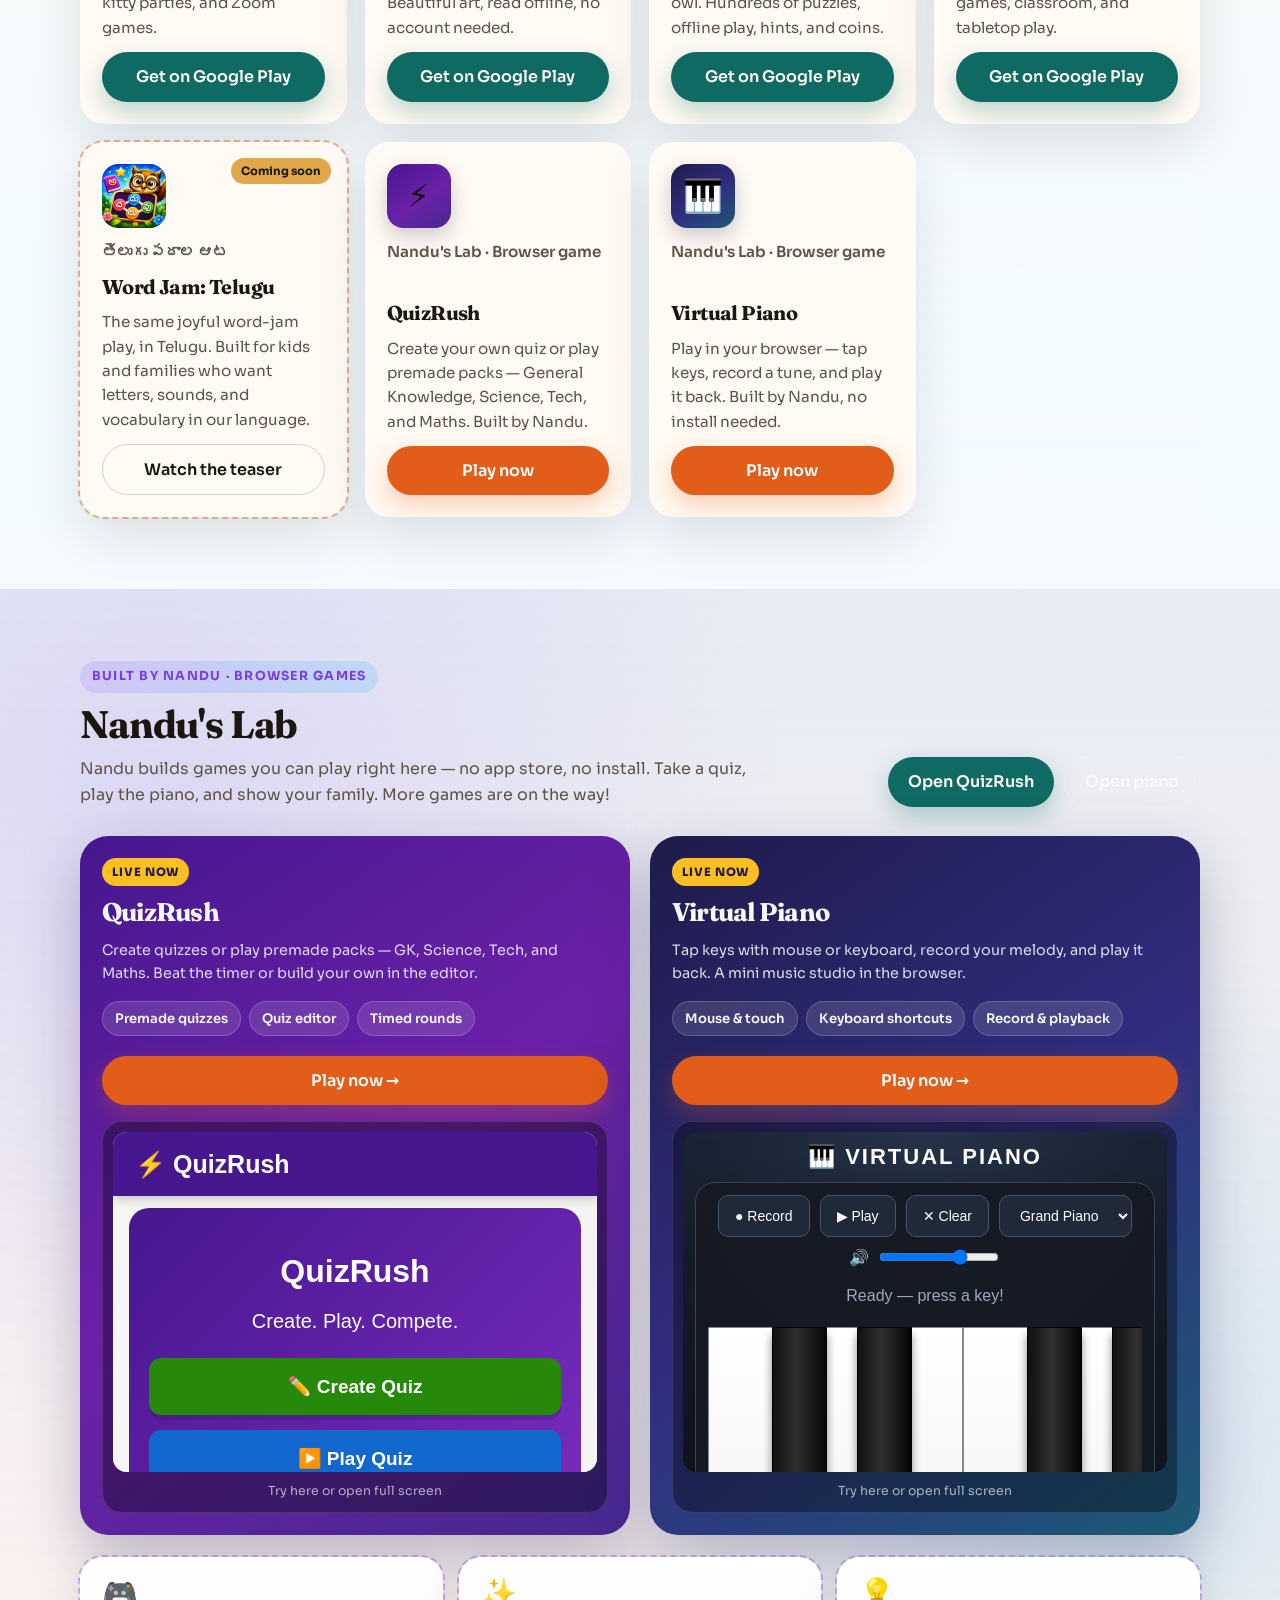
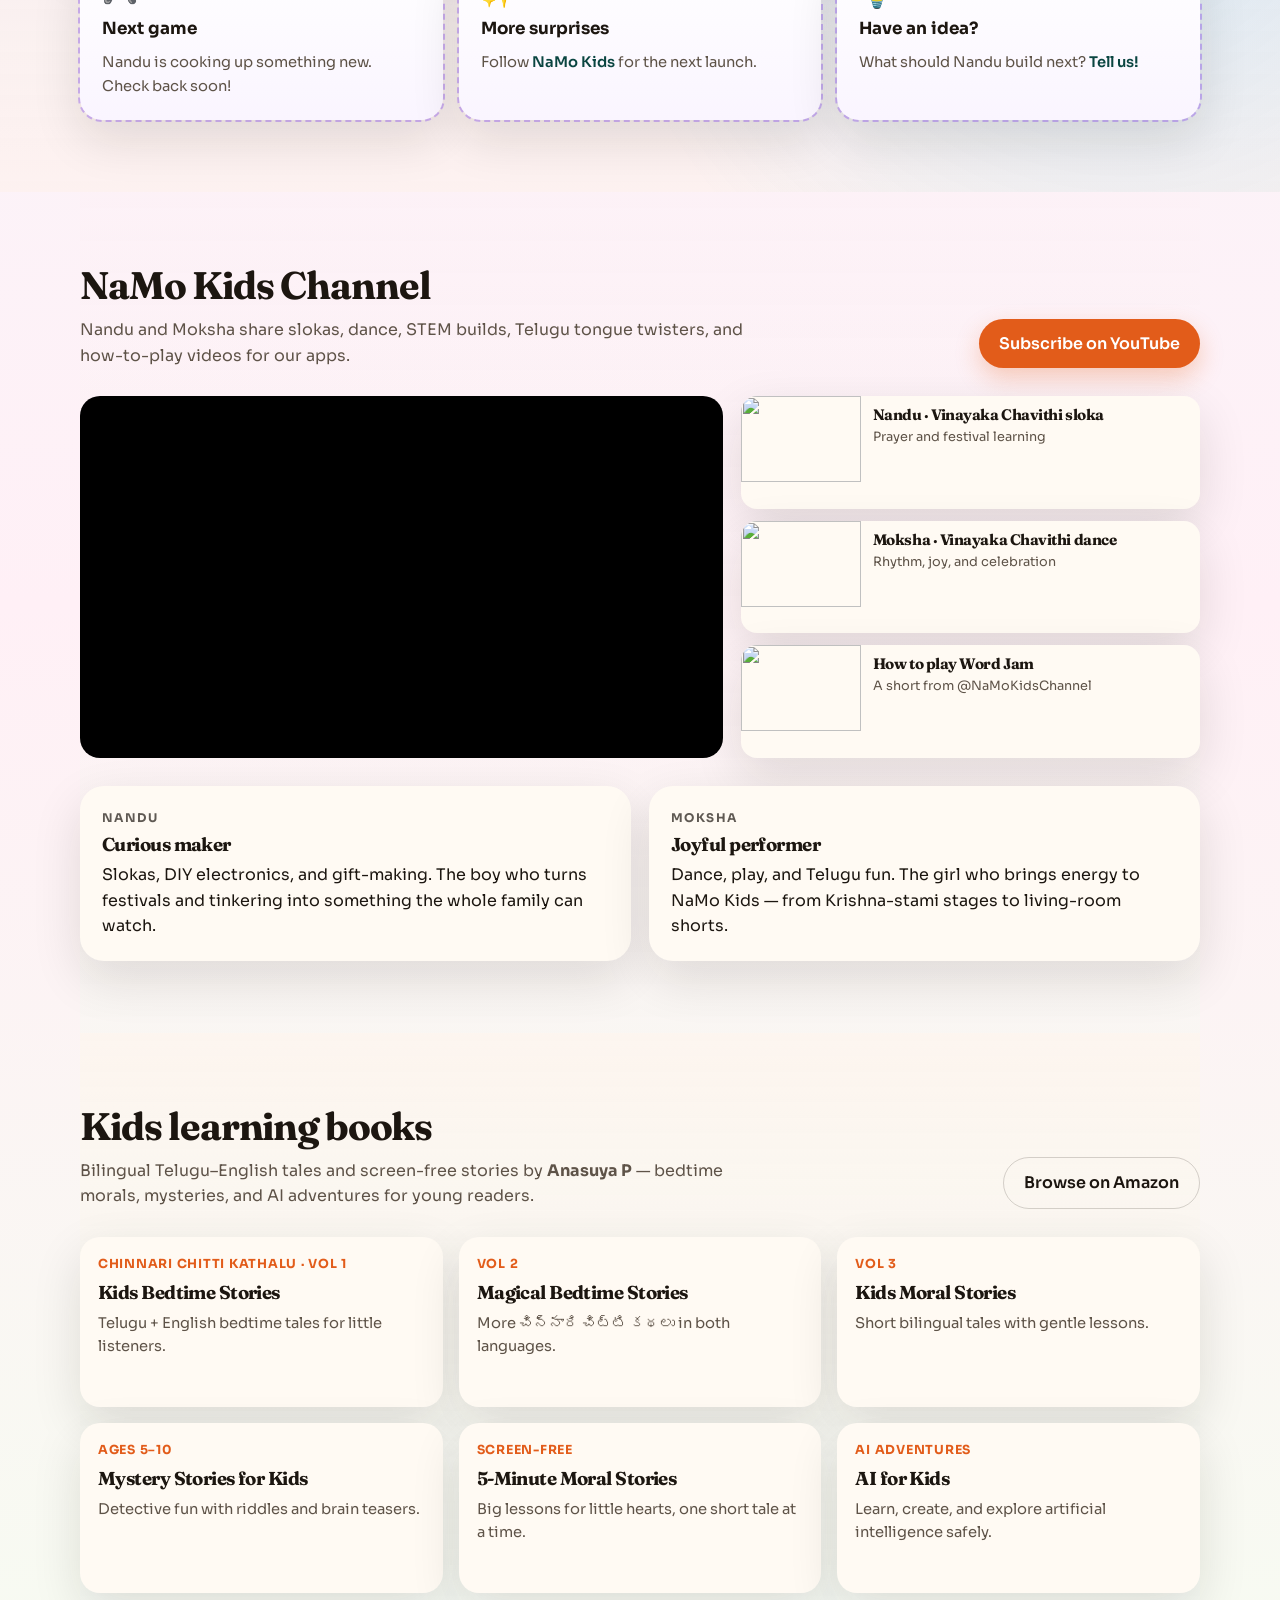
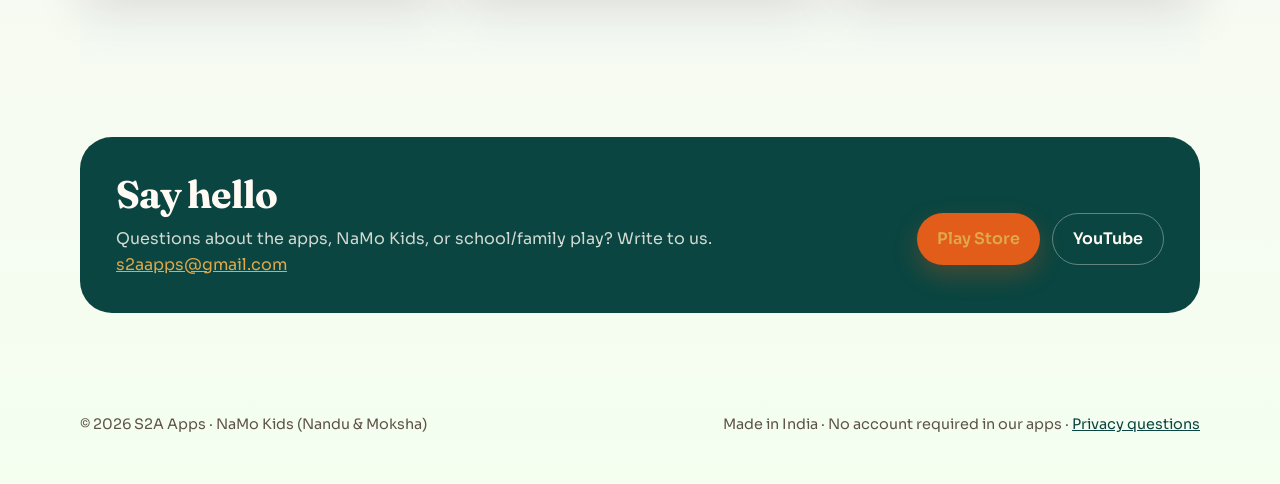
==== commit fcb7627c: "Add Telugu Stories and Dice Roller; update Our apps section" ====
--- a/index.html
+++ b/index.html
@@ -66,7 +66,7 @@
         <article class="branch">
           <p class="eyebrow">S2A Apps</p>
           <h3>Word games &amp; party nights</h3>
-          <p>Swipe letters in Word Jam. Call numbers in Tambola. Simple, offline-friendly apps made in India.</p>
+          <p>Swipe letters in Word Jam. Call numbers in Tambola. Read Telugu Stories. Simple, offline-friendly apps made in India.</p>
         </article>
         <article class="branch namo">
           <p class="eyebrow">New branch</p>
@@ -84,12 +84,36 @@
         </div>
       </div>
       <div class="apps">
+        <article class="card">
+          <img class="app-icon" src="assets/tambola-icon.png" width="64" height="64" alt="Tambola Number Picker app icon">
+          <p class="meta">Housie / Bingo caller</p>
+          <h3>Tambola Number Picker</h3>
+          <p>One-tap random numbers, AutoPlay, voice callouts, and history. English, Telugu, and Tamil — for family nights, kitty parties, and Zoom games.</p>
+          <a class="btn btn-primary" href="https://play.google.com/store/apps/details?id=com.s2aapps.tambola&amp;hl=en_IN" target="_blank" rel="noopener">Get on Google Play</a>
+        </article>
+
+        <article class="card">
+          <img class="app-icon" src="assets/telugu-stories-icon.png" width="64" height="64" alt="Telugu Stories offline app icon">
+          <p class="meta">తెలుగు కథలు · Offline</p>
+          <h3>Telugu Stories</h3>
+          <p>Illustrated Telugu tales for kids — moral stories, folk tales, mythology, mysteries, and magical adventures. Beautiful art, read offline, no account needed.</p>
+          <a class="btn btn-primary" href="https://play.google.com/store/apps/details?id=com.s2aapps.telugustories&amp;hl=en_IN" target="_blank" rel="noopener">Get on Google Play</a>
+        </article>
+
         <article class="card">
           <img class="app-icon" src="assets/word-jam-icon.png" width="64" height="64" alt="Word Jam app icon">
           <p class="meta">Kids word game</p>
           <h3>Word Jam</h3>
           <p>Swipe letters, find bonus words, and grow English vocabulary with a cheerful owl. Hundreds of puzzles, offline play, hints, and coins.</p>
           <a class="btn btn-primary" href="https://play.google.com/store/apps/details?id=com.s2aapps.wordjourney&amp;hl=en_IN" target="_blank" rel="noopener">Get on Google Play</a>
+        </article>
+
+        <article class="card">
+          <img class="app-icon" src="assets/dice-roller-icon.png" width="64" height="64" alt="Dice Roller app icon">
+          <p class="meta">Board games &amp; family night</p>
+          <h3>Dice Roller</h3>
+          <p>Roll multiple dice at once, see each die and the total, optional voice callouts, custom colors, and smooth animations — for board games, classroom, and tabletop play.</p>
+          <a class="btn btn-primary" href="https://play.google.com/store/apps/details?id=com.games.dice&amp;hl=en_IN" target="_blank" rel="noopener">Get on Google Play</a>
         </article>
 
         <article class="card soon">
@@ -99,14 +123,6 @@
           <h3>Word Jam: Telugu</h3>
           <p>The same joyful word-jam play, in Telugu. Built for kids and families who want letters, sounds, and vocabulary in our language.</p>
           <a class="btn btn-ghost" href="https://www.youtube.com/shorts/_Wqj9kNjC00" target="_blank" rel="noopener">Watch the teaser</a>
-        </article>
-
-        <article class="card">
-          <img class="app-icon" src="assets/tambola-icon.png" width="64" height="64" alt="Tambola Number Picker app icon">
-          <p class="meta">Housie / Bingo caller</p>
-          <h3>Tambola Number Picker</h3>
-          <p>One-tap random numbers, AutoPlay, voice callouts, and history. English, Telugu, and Tamil — for family nights, kitty parties, and Zoom games.</p>
-          <a class="btn btn-primary" href="https://play.google.com/store/apps/details?id=com.s2aapps.tambola&amp;hl=en_IN" target="_blank" rel="noopener">Get on Google Play</a>
         </article>
 
         <article class="card">
